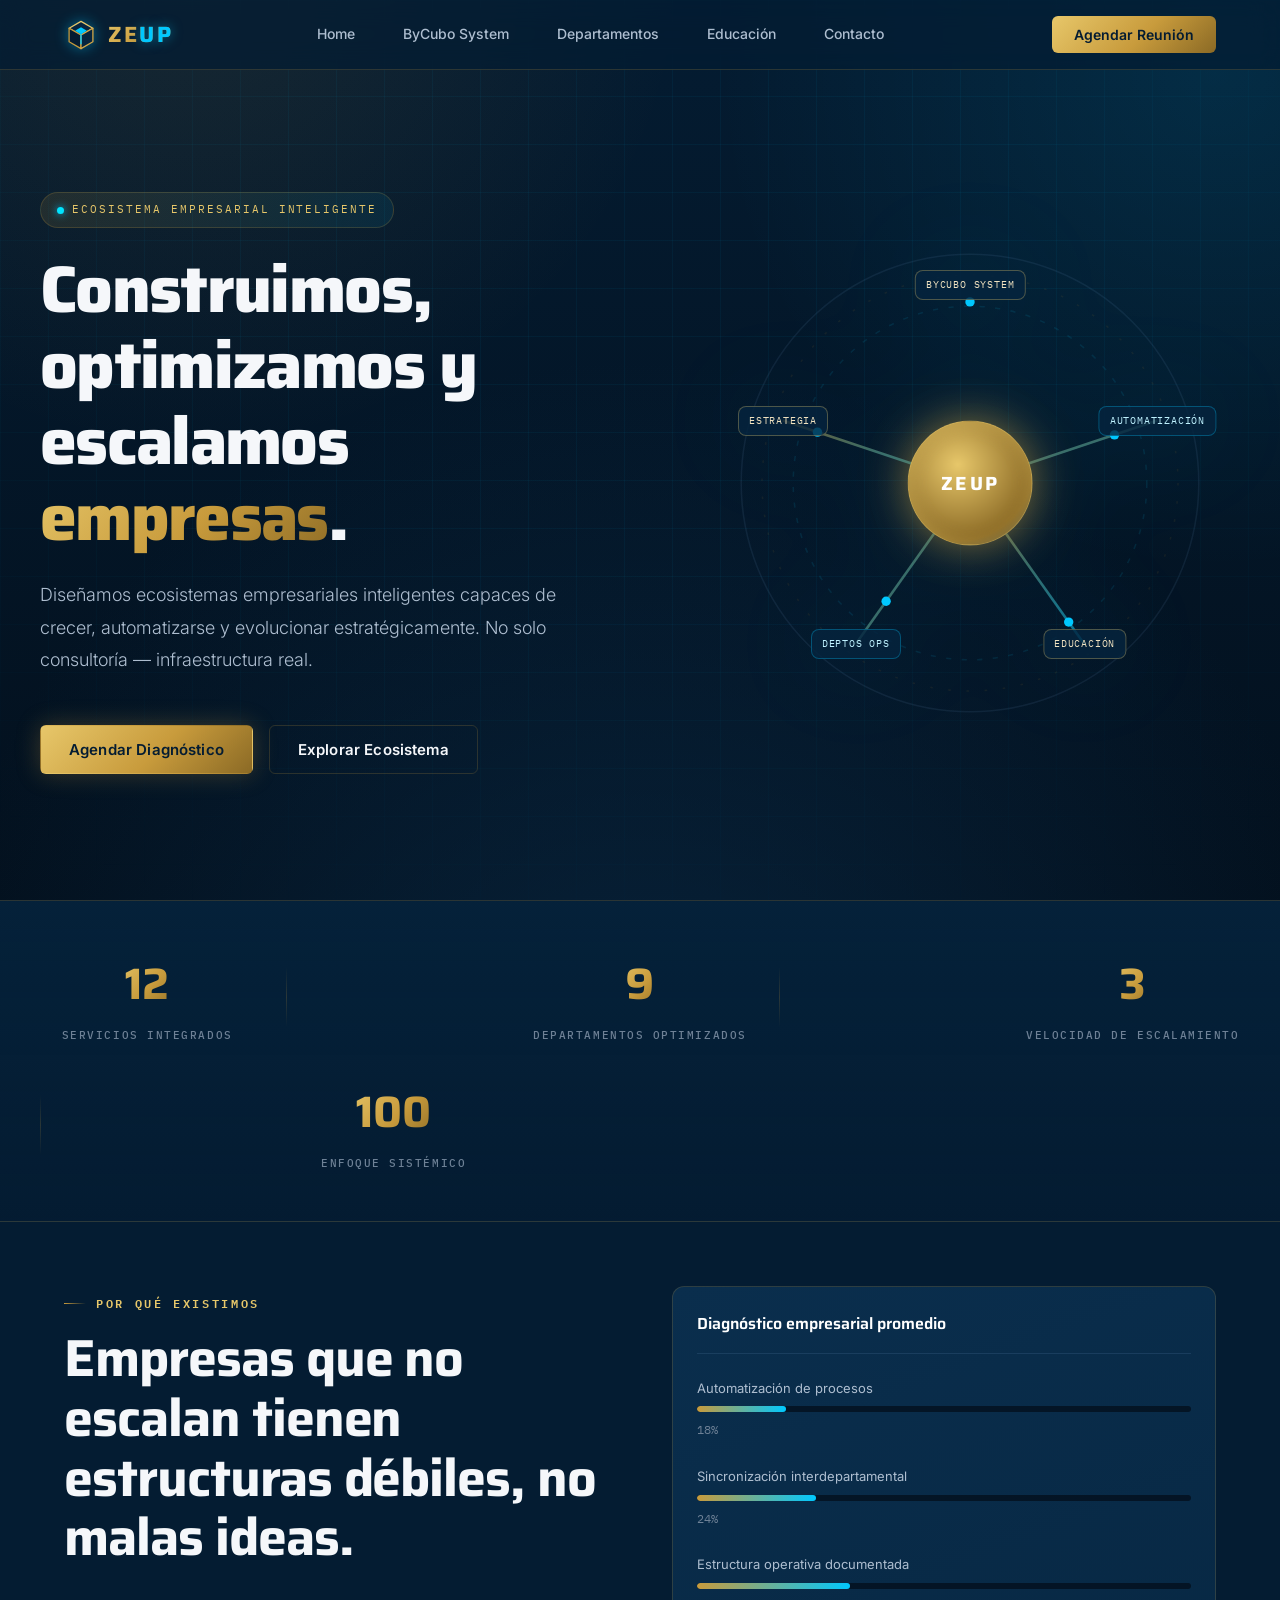
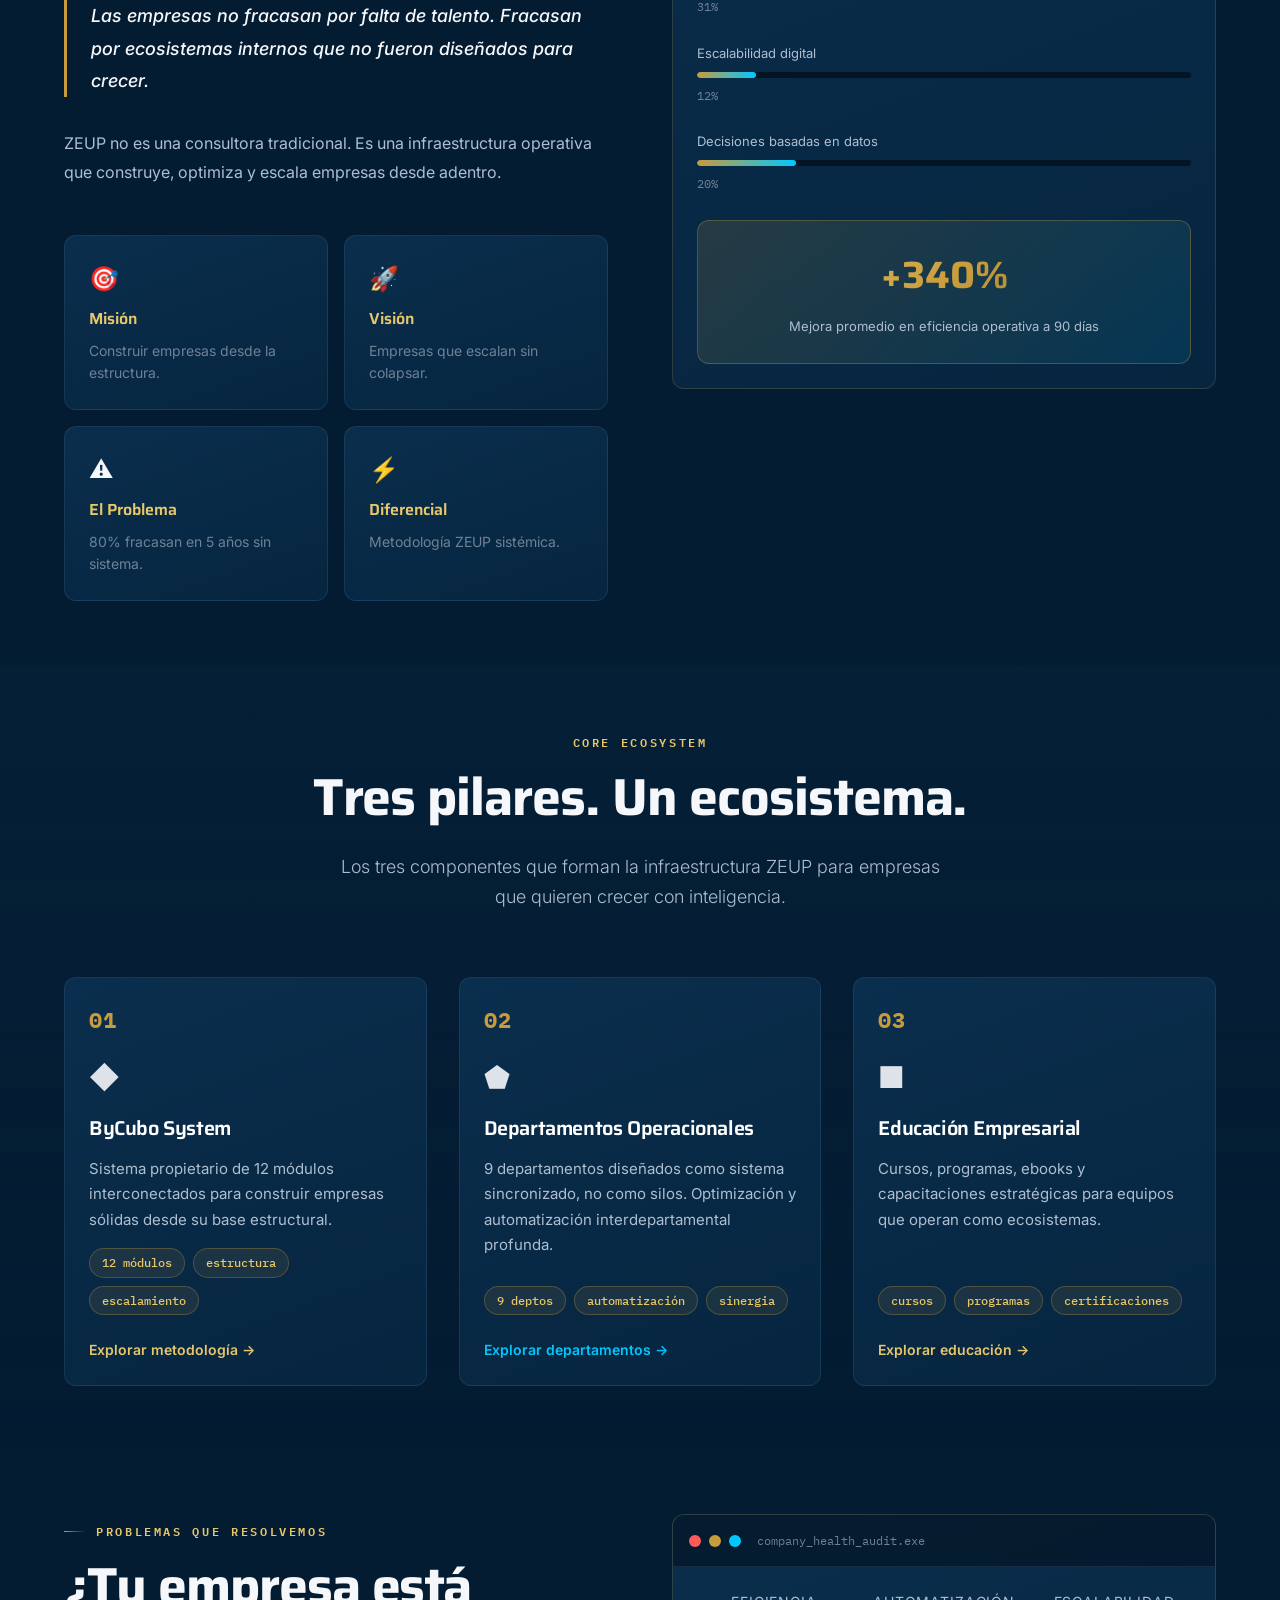
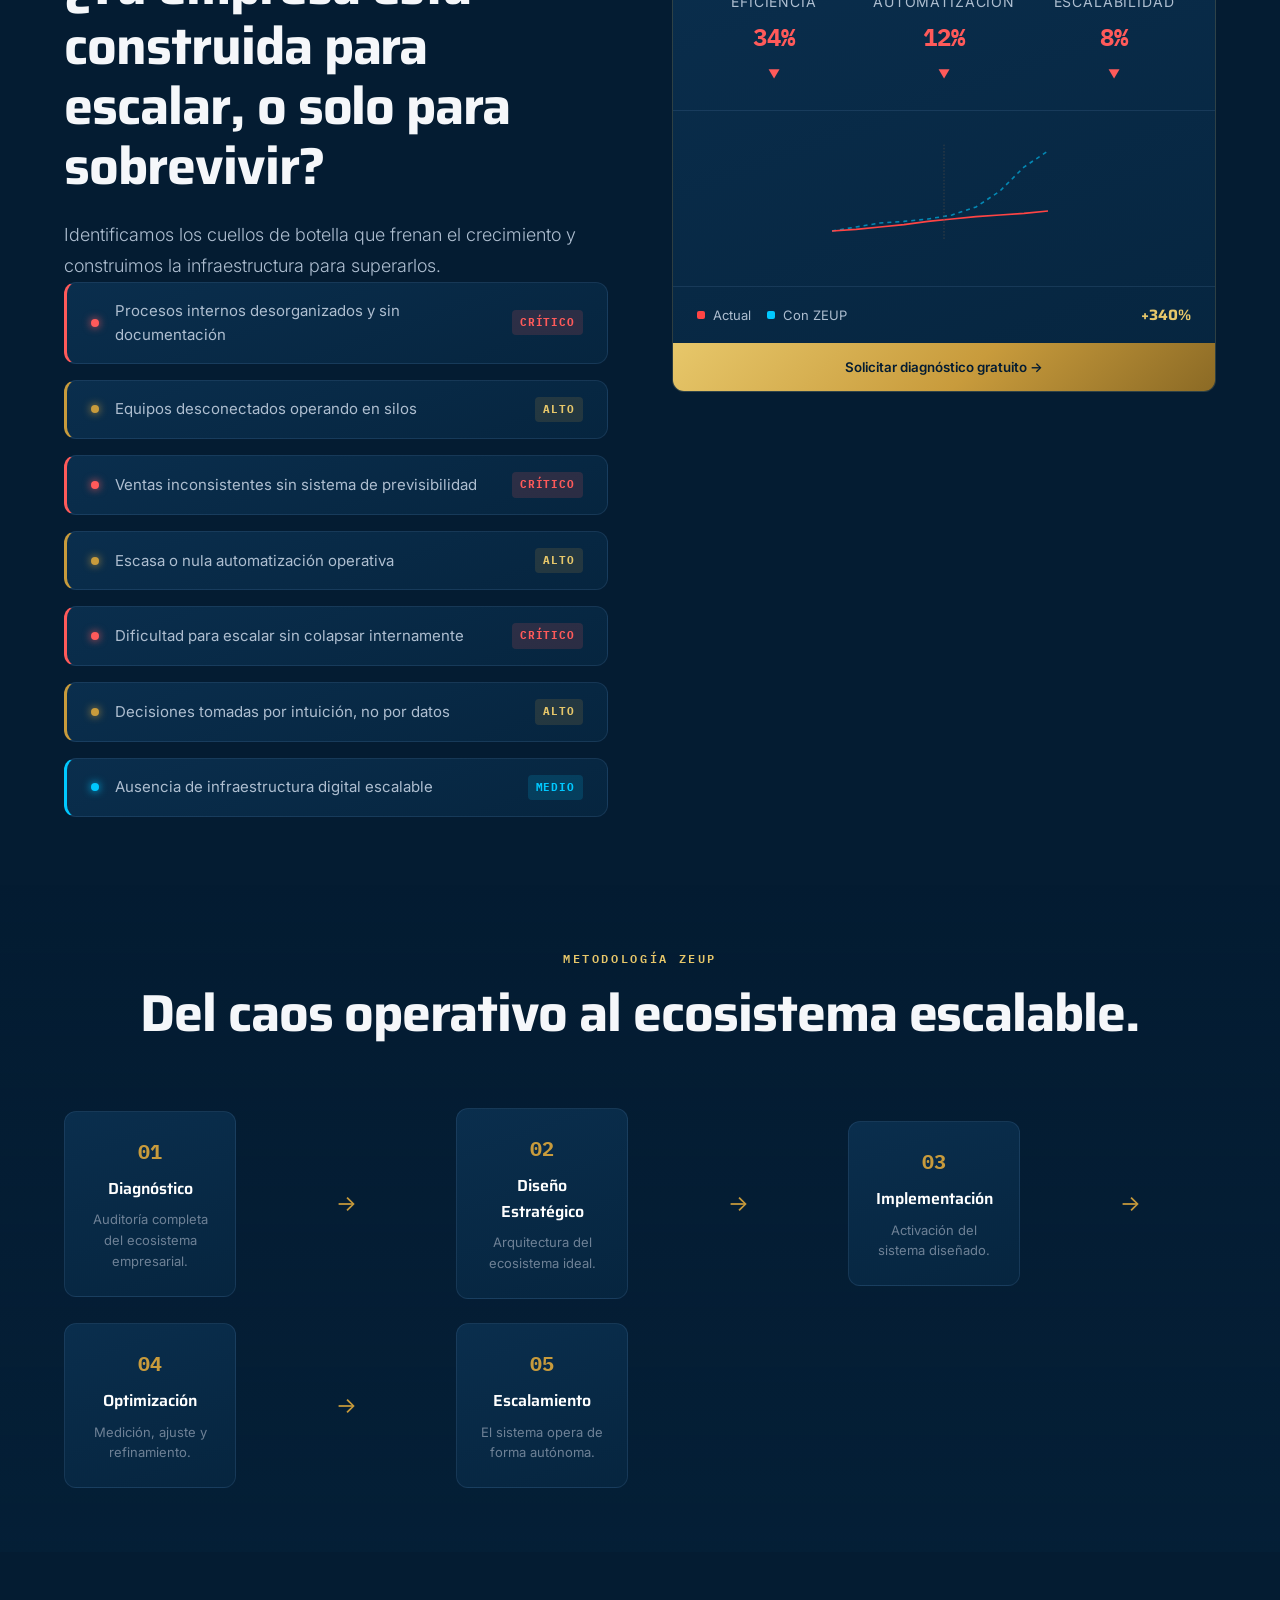
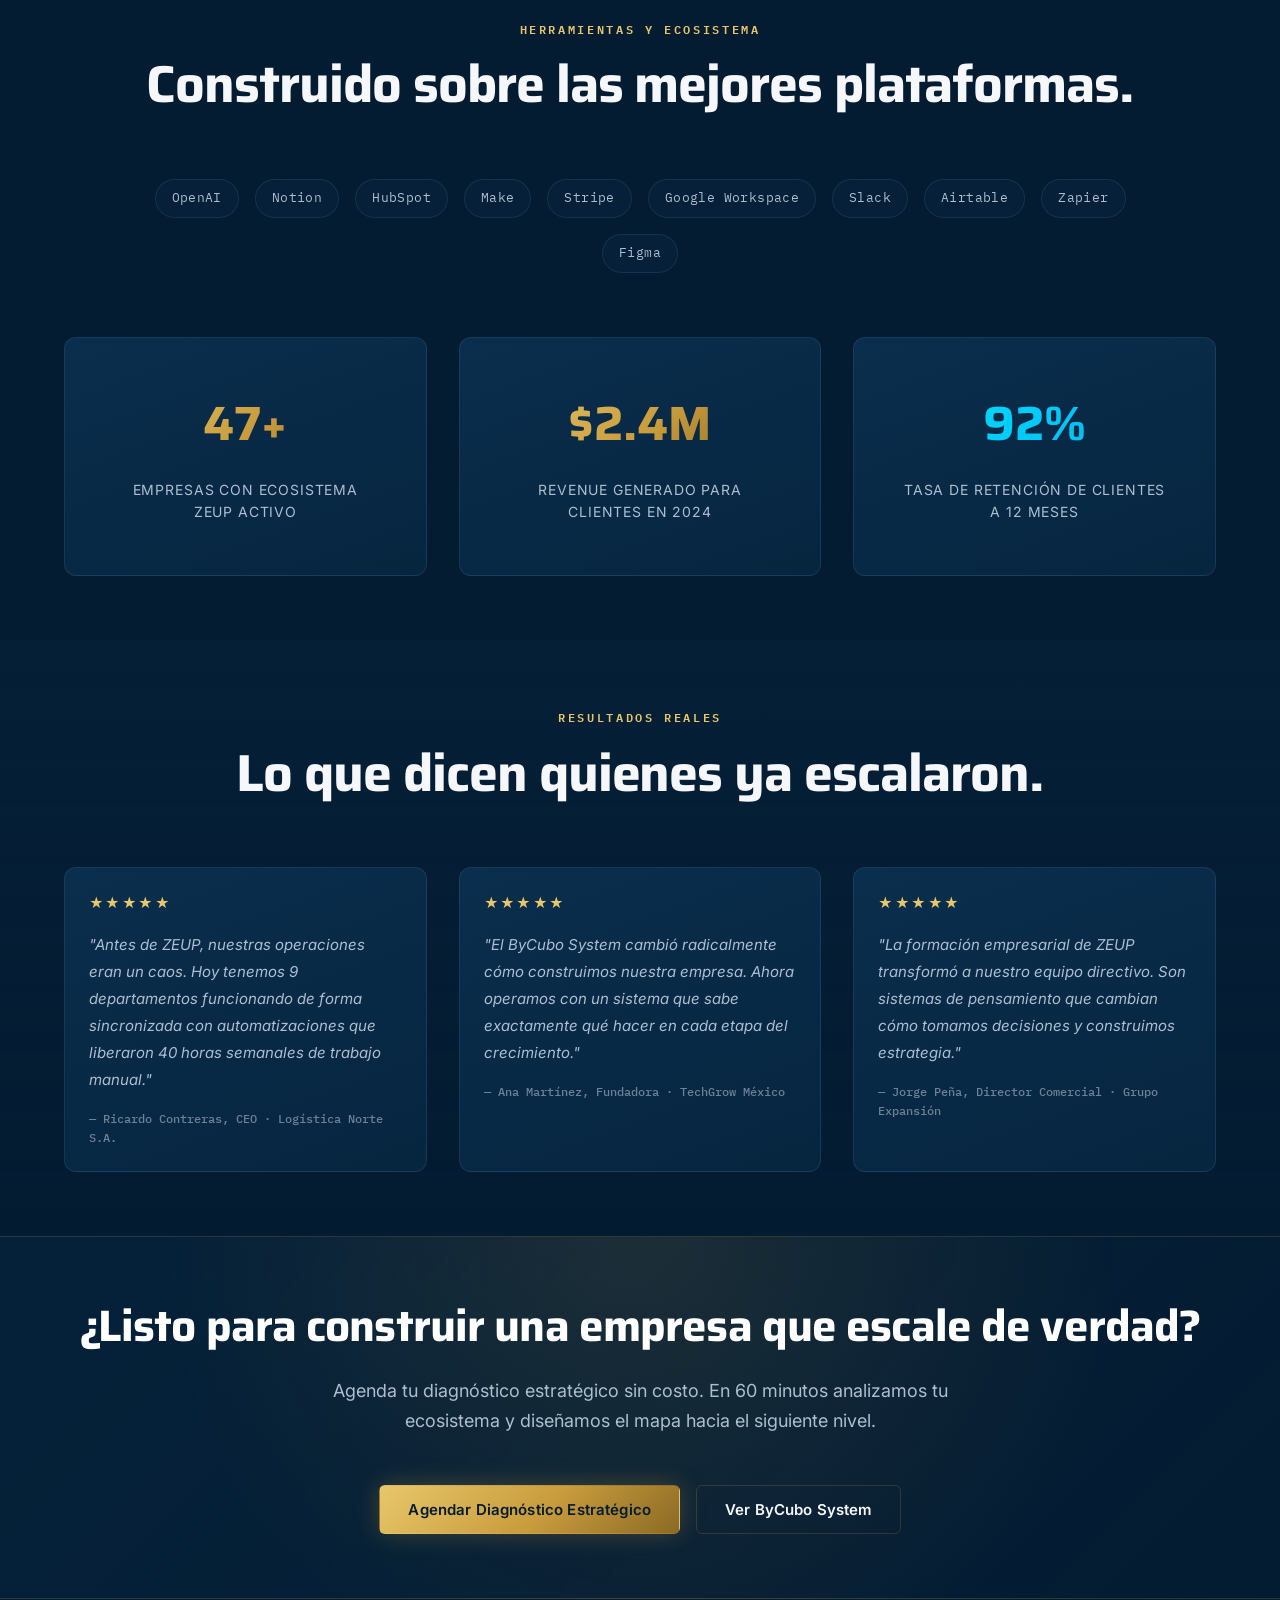
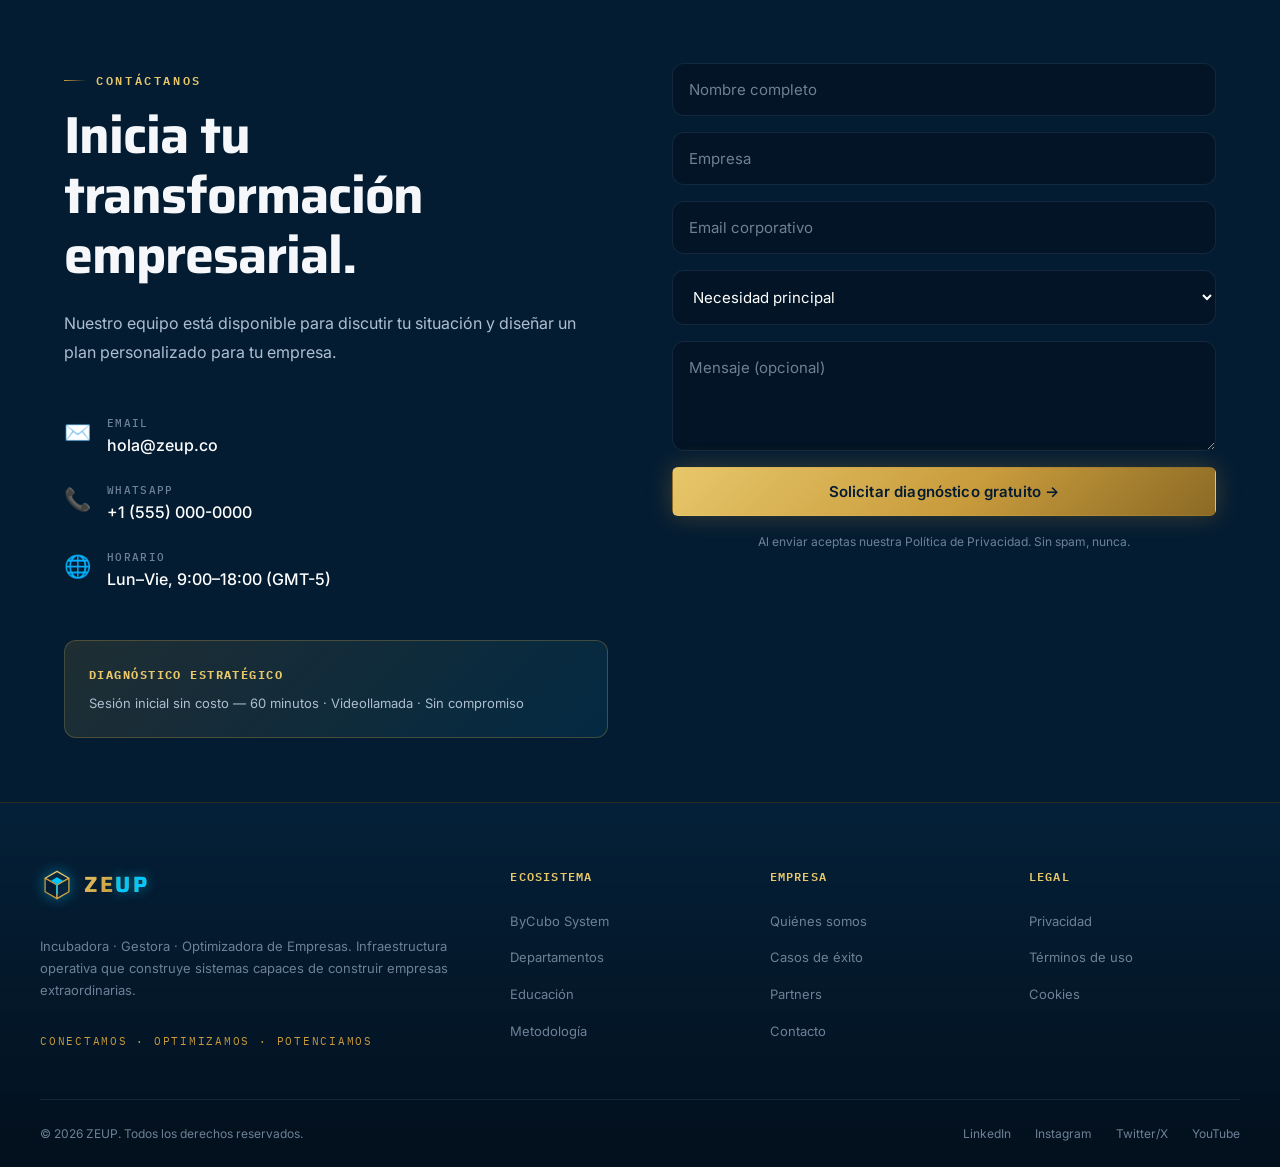
==== index.html @ 6c028b60 "Publicar landing page de ZEUP (sitio estatico) Sitio estatico multipagina con la identidad de marca " ====
<!DOCTYPE html>
<html lang="es">
<head>
    <meta charset="UTF-8">
    <meta name="viewport" content="width=device-width, initial-scale=1.0">
    <title>ZEUP — Ecosistemas Empresariales Inteligentes</title>
    <meta name="description" content="ZEUP construye, optimiza y escala empresas mediante metodologías propias, automatización interdepartamental y educación empresarial estratégica.">

    <!-- Google Fonts -->
    <link rel="preconnect" href="https://fonts.googleapis.com">
    <link rel="preconnect" href="https://fonts.gstatic.com" crossorigin>
    <link href="https://fonts.googleapis.com/css2?family=IBM+Plex+Mono:wght@400;500;600&family=Inter:wght@300;400;500;600;700&family=Saira:wght@500;600;700;800&display=swap" rel="stylesheet">

    <link rel="stylesheet" href="styles.css">
</head>
<body>
    <!-- NAVBAR -->
    <nav class="navbar">
        <div class="navbar-container">
            <div class="navbar-brand">
                <div class="logo">
                    <span class="logo-icon"><svg class="logo-cube" viewBox="0 0 40 40" fill="none" xmlns="http://www.w3.org/2000/svg" aria-hidden="true"><path d="M20 4 L34 12 L20 20 L6 12 Z" fill="#06253F" stroke="#E7C76A" stroke-width="1.5" stroke-linejoin="round"/><path d="M6 12 L6 28 L20 36 L20 20 Z" fill="#041C32" stroke="#C89B3C" stroke-width="1.5" stroke-linejoin="round"/><path d="M34 12 L34 28 L20 36 L20 20 Z" fill="#06253F" stroke="#D6A847" stroke-width="1.5" stroke-linejoin="round"/><path d="M20 11 L27 15 L20 19 L13 15 Z" fill="#00C8FF"/><line x1="20" y1="19" x2="20" y2="31" stroke="#00C8FF" stroke-width="1.6"/></svg></span>
                    <span class="logo-text">ZE<span class="logo-up">UP</span></span>
                </div>
            </div>

            <div class="navbar-menu" id="navbarMenu">
                <a href="#home" class="nav-link">Home</a>
                <a href="bycubo-system.html" class="nav-link">ByCubo System</a>
                <a href="departamentos.html" class="nav-link">Departamentos</a>
                <a href="educacion.html" class="nav-link">Educación</a>
                <a href="#contact" class="nav-link">Contacto</a>
            </div>

            <button class="navbar-cta" onclick="scrollToContact()">Agendar Reunión</button>

            <button class="hamburger" id="hamburger">
                <span></span><span></span><span></span>
            </button>
        </div>
    </nav>

    <!-- HERO SECTION -->
    <section class="hero" id="home">
        <div class="hero-container">
            <div class="hero-content">
                <div class="badge">
                    <span class="badge-dot"></span>
                    <span class="badge-text">ECOSISTEMA EMPRESARIAL INTELIGENTE</span>
                </div>

                <h1 class="hero-title">
                    Construimos, optimizamos y escalamos <span class="accent-text">empresas</span>.
                </h1>

                <p class="hero-subtitle">
                    Diseñamos ecosistemas empresariales inteligentes capaces de crecer, automatizarse y evolucionar estratégicamente. No solo consultoría — infraestructura real.
                </p>

                <div class="hero-buttons">
                    <button class="btn btn-primary" onclick="scrollToContact()">Agendar Diagnóstico</button>
                    <button class="btn btn-secondary">Explorar Ecosistema</button>
                </div>
            </div>

            <div class="hero-visual">
                <div class="ecosystem-orb">
                    <svg viewBox="0 0 100 100" style="position:absolute;inset:0;width:100%;height:100%;overflow:visible">
                        <defs>
                            <radialGradient id="hub" cx="0.5" cy="0.4" r="0.65"><stop offset="0" stop-color="#E7C76A"/><stop offset="0.6" stop-color="#C89B3C"/><stop offset="1" stop-color="#8B6A25"/></radialGradient>
                            <linearGradient id="hline" x1="0" y1="0" x2="1" y2="1"><stop offset="0" stop-color="#C89B3C"/><stop offset="1" stop-color="#00C8FF"/></linearGradient>
                        </defs>
                        <g style="transform-origin:50px 50px;animation:zspin 70s linear infinite">
                            <circle cx="50" cy="50" r="44" fill="none" stroke="rgba(120,165,210,0.10)" stroke-width="0.3"/>
                            <circle cx="50" cy="50" r="34" fill="none" stroke="rgba(0,200,255,0.10)" stroke-width="0.3" stroke-dasharray="1 2"/>
                        </g>
                        <g style="transform-origin:50px 50px;animation:zspinrev 95s linear infinite">
                            <circle cx="50" cy="50" r="40" fill="none" stroke="rgba(200,155,60,0.08)" stroke-width="0.3" stroke-dasharray="0.5 3"/>
                        </g>
                        <g stroke="url(#hline)" stroke-width="0.5" opacity="0.55">
                            <line x1="50" y1="50" x2="50" y2="12"/>
                            <line x1="50" y1="50" x2="86" y2="38"/>
                            <line x1="50" y1="50" x2="72" y2="81"/>
                            <line x1="50" y1="50" x2="28" y2="81"/>
                            <line x1="50" y1="50" x2="14" y2="38"/>
                        </g>
                        <g fill="#00C8FF">
                            <circle r="0.9"><animateMotion dur="3.2s" repeatCount="indefinite" path="M50,50 L50,12"/></circle>
                            <circle r="0.9"><animateMotion dur="3.8s" repeatCount="indefinite" path="M50,50 L86,38"/></circle>
                            <circle r="0.9"><animateMotion dur="3.4s" repeatCount="indefinite" path="M50,50 L72,81"/></circle>
                            <circle r="0.9"><animateMotion dur="4.0s" repeatCount="indefinite" path="M50,50 L28,81"/></circle>
                            <circle r="0.9"><animateMotion dur="3.6s" repeatCount="indefinite" path="M50,50 L14,38"/></circle>
                        </g>
                    </svg>
                    <div class="orb-hub"><span>ZEUP</span></div>
                    <div class="orb-label" style="left:50%;top:12%"><span class="gold">ByCubo System</span></div>
                    <div class="orb-label" style="left:86%;top:38%"><span class="cyan">Automatización</span></div>
                    <div class="orb-label" style="left:72%;top:81%"><span class="gold">Educación</span></div>
                    <div class="orb-label" style="left:28%;top:81%"><span class="cyan">Deptos Ops</span></div>
                    <div class="orb-label" style="left:14%;top:38%"><span class="gold">Estrategia</span></div>
                </div>
            </div>
        </div>
    </section>

    <!-- STATS BAR -->
    <section class="stats-bar">
        <div class="stats-container">
            <div class="stat">
                <div class="stat-number">12+</div>
                <div class="stat-label">Servicios Integrados</div>
            </div>
            <div class="stat-divider"></div>
            <div class="stat">
                <div class="stat-number">9×</div>
                <div class="stat-label">Departamentos Optimizados</div>
            </div>
            <div class="stat-divider"></div>
            <div class="stat">
                <div class="stat-number">3×</div>
                <div class="stat-label">Velocidad de Escalamiento</div>
            </div>
            <div class="stat-divider"></div>
            <div class="stat">
                <div class="stat-number">100%</div>
                <div class="stat-label">Enfoque Sistémico</div>
            </div>
        </div>
    </section>

    <!-- WHO WE ARE SECTION -->
    <section class="who-we-are">
        <div class="container">
            <div class="who-we-are-grid">
                <div class="who-we-are-left">
                    <div class="eyebrow">POR QUÉ EXISTIMOS</div>
                    <h2 class="section-title">Empresas que no escalan tienen estructuras débiles, no malas ideas.</h2>

                    <blockquote class="quote">
                        Las empresas no fracasan por falta de talento. Fracasan por ecosistemas internos que no fueron diseñados para crecer.
                    </blockquote>

                    <p class="section-text">
                        ZEUP no es una consultora tradicional. Es una infraestructura operativa que construye, optimiza y escala empresas desde adentro.
                    </p>

                    <div class="values-grid">
                        <div class="value-card">
                            <div class="value-icon">🎯</div>
                            <div class="value-title">Misión</div>
                            <p>Construir empresas desde la estructura.</p>
                        </div>
                        <div class="value-card">
                            <div class="value-icon">🚀</div>
                            <div class="value-title">Visión</div>
                            <p>Empresas que escalan sin colapsar.</p>
                        </div>
                        <div class="value-card">
                            <div class="value-icon">⚠️</div>
                            <div class="value-title">El Problema</div>
                            <p>80% fracasan en 5 años sin sistema.</p>
                        </div>
                        <div class="value-card">
                            <div class="value-icon">⚡</div>
                            <div class="value-title">Diferencial</div>
                            <p>Metodología ZEUP sistémica.</p>
                        </div>
                    </div>
                </div>

                <div class="who-we-are-right">
                    <div class="diagnosis-card">
                        <div class="diagnosis-header">
                            <span class="diagnosis-title">Diagnóstico empresarial promedio</span>
                        </div>

                        <div class="progress-group">
                            <div class="progress-label">Automatización de procesos</div>
                            <div class="progress-bar">
                                <div class="progress-fill" style="width: 18%; background: linear-gradient(90deg, #C89B3C, #00C8FF);"></div>
                            </div>
                            <span class="progress-value">18%</span>
                        </div>

                        <div class="progress-group">
                            <div class="progress-label">Sincronización interdepartamental</div>
                            <div class="progress-bar">
                                <div class="progress-fill" style="width: 24%; background: linear-gradient(90deg, #C89B3C, #00C8FF);"></div>
                            </div>
                            <span class="progress-value">24%</span>
                        </div>

                        <div class="progress-group">
                            <div class="progress-label">Estructura operativa documentada</div>
                            <div class="progress-bar">
                                <div class="progress-fill" style="width: 31%; background: linear-gradient(90deg, #C89B3C, #00C8FF);"></div>
                            </div>
                            <span class="progress-value">31%</span>
                        </div>

                        <div class="progress-group">
                            <div class="progress-label">Escalabilidad digital</div>
                            <div class="progress-bar">
                                <div class="progress-fill" style="width: 12%; background: linear-gradient(90deg, #C89B3C, #00C8FF);"></div>
                            </div>
                            <span class="progress-value">12%</span>
                        </div>

                        <div class="progress-group">
                            <div class="progress-label">Decisiones basadas en datos</div>
                            <div class="progress-bar">
                                <div class="progress-fill" style="width: 20%; background: linear-gradient(90deg, #C89B3C, #00C8FF);"></div>
                            </div>
                            <span class="progress-value">20%</span>
                        </div>

                        <div class="improvement-box">
                            <span class="improvement-number">+340%</span>
                            <span class="improvement-text">Mejora promedio en eficiencia operativa a 90 días</span>
                        </div>
                    </div>
                </div>
            </div>
        </div>
    </section>

    <!-- CORE ECOSYSTEM SECTION -->
    <section class="core-ecosystem">
        <div class="container">
            <div class="section-header">
                <div class="eyebrow">CORE ECOSYSTEM</div>
                <h2 class="section-title">Tres pilares. Un ecosistema.</h2>
                <p class="section-subtitle">Los tres componentes que forman la infraestructura ZEUP para empresas que quieren crecer con inteligencia.</p>
            </div>

            <div class="ecosystem-cards">
                <div class="ecosystem-card">
                    <div class="card-number">01</div>
                    <div class="card-icon">◆</div>
                    <h3 class="card-title">ByCubo System</h3>
                    <p class="card-description">Sistema propietario de 12 módulos interconectados para construir empresas sólidas desde su base estructural.</p>
                    <div class="card-pills">
                        <span class="pill">12 módulos</span>
                        <span class="pill">estructura</span>
                        <span class="pill">escalamiento</span>
                    </div>
                    <a href="bycubo-system.html" class="card-link">Explorar metodología →</a>
                </div>

                <div class="ecosystem-card">
                    <div class="card-number">02</div>
                    <div class="card-icon">⬟</div>
                    <h3 class="card-title">Departamentos Operacionales</h3>
                    <p class="card-description">9 departamentos diseñados como sistema sincronizado, no como silos. Optimización y automatización interdepartamental profunda.</p>
                    <div class="card-pills">
                        <span class="pill">9 deptos</span>
                        <span class="pill">automatización</span>
                        <span class="pill">sinergia</span>
                    </div>
                    <a href="departamentos.html" class="card-link cyan">Explorar departamentos →</a>
                </div>

                <div class="ecosystem-card">
                    <div class="card-number">03</div>
                    <div class="card-icon">■</div>
                    <h3 class="card-title">Educación Empresarial</h3>
                    <p class="card-description">Cursos, programas, ebooks y capacitaciones estratégicas para equipos que operan como ecosistemas.</p>
                    <div class="card-pills">
                        <span class="pill">cursos</span>
                        <span class="pill">programas</span>
                        <span class="pill">certificaciones</span>
                    </div>
                    <a href="educacion.html" class="card-link purple">Explorar educación →</a>
                </div>
            </div>
        </div>
    </section>

    <!-- PROBLEMS SECTION -->
    <section class="problems-section">
        <div class="container">
            <div class="problems-grid">
                <div class="problems-left">
                    <div class="eyebrow">PROBLEMAS QUE RESOLVEMOS</div>
                    <h2 class="section-title">¿Tu empresa está construida para escalar, o solo para sobrevivir?</h2>
                    <p class="section-subtitle">Identificamos los cuellos de botella que frenan el crecimiento y construimos la infraestructura para superarlos.</p>

                    <div class="problems-list">
                        <div class="problem-item critical">
                            <span class="problem-dot"></span>
                            <span class="problem-text">Procesos internos desorganizados y sin documentación</span>
                            <span class="problem-badge">CRÍTICO</span>
                        </div>
                        <div class="problem-item high">
                            <span class="problem-dot"></span>
                            <span class="problem-text">Equipos desconectados operando en silos</span>
                            <span class="problem-badge">ALTO</span>
                        </div>
                        <div class="problem-item critical">
                            <span class="problem-dot"></span>
                            <span class="problem-text">Ventas inconsistentes sin sistema de previsibilidad</span>
                            <span class="problem-badge">CRÍTICO</span>
                        </div>
                        <div class="problem-item high">
                            <span class="problem-dot"></span>
                            <span class="problem-text">Escasa o nula automatización operativa</span>
                            <span class="problem-badge">ALTO</span>
                        </div>
                        <div class="problem-item critical">
                            <span class="problem-dot"></span>
                            <span class="problem-text">Dificultad para escalar sin colapsar internamente</span>
                            <span class="problem-badge">CRÍTICO</span>
                        </div>
                        <div class="problem-item high">
                            <span class="problem-dot"></span>
                            <span class="problem-text">Decisiones tomadas por intuición, no por datos</span>
                            <span class="problem-badge">ALTO</span>
                        </div>
                        <div class="problem-item medium">
                            <span class="problem-dot"></span>
                            <span class="problem-text">Ausencia de infraestructura digital escalable</span>
                            <span class="problem-badge">MEDIO</span>
                        </div>
                    </div>
                </div>

                <div class="problems-right">
                    <div class="dashboard-mock">
                        <div class="dashboard-header">
                            <div class="dashboard-buttons">
                                <span class="dash-btn red"></span>
                                <span class="dash-btn yellow"></span>
                                <span class="dash-btn green"></span>
                            </div>
                            <span class="dashboard-title">company_health_audit.exe</span>
                        </div>

                        <div class="dashboard-metrics">
                            <div class="metric">
                                <span class="metric-label">Eficiencia</span>
                                <span class="metric-value red">34%</span>
                                <span class="metric-arrow">▼</span>
                            </div>
                            <div class="metric">
                                <span class="metric-label">Automatización</span>
                                <span class="metric-value red">12%</span>
                                <span class="metric-arrow">▼</span>
                            </div>
                            <div class="metric">
                                <span class="metric-label">Escalabilidad</span>
                                <span class="metric-value red">8%</span>
                                <span class="metric-arrow">▼</span>
                            </div>
                        </div>

                        <div class="dashboard-chart">
                            <svg viewBox="0 0 300 150" xmlns="http://www.w3.org/2000/svg">
                                <polyline points="10,120 40,115 70,110 100,108 130,105 160,100 190,90 220,70 250,40 280,20"
                                    fill="none" stroke="#00C8FF" stroke-width="2" stroke-dasharray="5,5" opacity="0.6"/>
                                <polyline points="10,120 40,118 70,115 100,112 130,108 160,105 190,102 220,100 250,98 280,95"
                                    fill="none" stroke="#ff4444" stroke-width="2"/>
                                <line x1="150" y1="130" x2="150" y2="10" stroke="#444" stroke-width="1" stroke-dasharray="2,2"/>
                            </svg>
                        </div>

                        <div class="dashboard-legend">
                            <div class="legend-item">
                                <span class="legend-dot" style="background: #ff4444;"></span>
                                <span>Actual</span>
                            </div>
                            <div class="legend-item">
                                <span class="legend-dot" style="background: #00C8FF;"></span>
                                <span>Con ZEUP</span>
                            </div>
                            <span class="improvement-percentage">+340%</span>
                        </div>

                        <button class="dashboard-btn">Solicitar diagnóstico gratuito →</button>
                    </div>
                </div>
            </div>
        </div>
    </section>

    <!-- METHODOLOGY SECTION -->
    <section class="methodology-section">
        <div class="container">
            <div class="section-header">
                <div class="eyebrow">METODOLOGÍA ZEUP</div>
                <h2 class="section-title">Del caos operativo al ecosistema escalable.</h2>
            </div>

            <div class="methodology-timeline">
                <div class="timeline-phase">
                    <div class="phase-number">01</div>
                    <div class="phase-title">Diagnóstico</div>
                    <p class="phase-description">Auditoría completa del ecosistema empresarial.</p>
                </div>

                <div class="timeline-arrow">→</div>

                <div class="timeline-phase">
                    <div class="phase-number">02</div>
                    <div class="phase-title">Diseño Estratégico</div>
                    <p class="phase-description">Arquitectura del ecosistema ideal.</p>
                </div>

                <div class="timeline-arrow">→</div>

                <div class="timeline-phase">
                    <div class="phase-number">03</div>
                    <div class="phase-title">Implementación</div>
                    <p class="phase-description">Activación del sistema diseñado.</p>
                </div>

                <div class="timeline-arrow">→</div>

                <div class="timeline-phase">
                    <div class="phase-number">04</div>
                    <div class="phase-title">Optimización</div>
                    <p class="phase-description">Medición, ajuste y refinamiento.</p>
                </div>

                <div class="timeline-arrow">→</div>

                <div class="timeline-phase">
                    <div class="phase-number">05</div>
                    <div class="phase-title">Escalamiento</div>
                    <p class="phase-description">El sistema opera de forma autónoma.</p>
                </div>
            </div>
        </div>
    </section>

    <!-- TOOLS SECTION -->
    <section class="tools-section">
        <div class="container">
            <div class="section-header">
                <div class="eyebrow">HERRAMIENTAS Y ECOSISTEMA</div>
                <h2 class="section-title">Construido sobre las mejores plataformas.</h2>
            </div>

            <div class="tools-list">
                <span class="tool-chip">OpenAI</span>
                <span class="tool-chip">Notion</span>
                <span class="tool-chip">HubSpot</span>
                <span class="tool-chip">Make</span>
                <span class="tool-chip">Stripe</span>
                <span class="tool-chip">Google Workspace</span>
                <span class="tool-chip">Slack</span>
                <span class="tool-chip">Airtable</span>
                <span class="tool-chip">Zapier</span>
                <span class="tool-chip">Figma</span>
            </div>

            <div class="metrics-grid">
                <div class="metric-card">
                    <div class="metric-big">47+</div>
                    <div class="metric-label">Empresas con ecosistema ZEUP activo</div>
                </div>
                <div class="metric-card">
                    <div class="metric-big accent">$2.4M</div>
                    <div class="metric-label">Revenue generado para clientes en 2024</div>
                </div>
                <div class="metric-card">
                    <div class="metric-big cyan">92%</div>
                    <div class="metric-label">Tasa de retención de clientes a 12 meses</div>
                </div>
            </div>
        </div>
    </section>

    <!-- TESTIMONIALS SECTION -->
    <section class="testimonials-section">
        <div class="container">
            <div class="section-header">
                <div class="eyebrow">RESULTADOS REALES</div>
                <h2 class="section-title">Lo que dicen quienes ya escalaron.</h2>
            </div>

            <div class="testimonials-grid">
                <div class="testimonial-card">
                    <div class="testimonial-stars">★★★★★</div>
                    <p class="testimonial-text">"Antes de ZEUP, nuestras operaciones eran un caos. Hoy tenemos 9 departamentos funcionando de forma sincronizada con automatizaciones que liberaron 40 horas semanales de trabajo manual."</p>
                    <div class="testimonial-author">— Ricardo Contreras, CEO · Logística Norte S.A.</div>
                </div>

                <div class="testimonial-card">
                    <div class="testimonial-stars">★★★★★</div>
                    <p class="testimonial-text">"El ByCubo System cambió radicalmente cómo construimos nuestra empresa. Ahora operamos con un sistema que sabe exactamente qué hacer en cada etapa del crecimiento."</p>
                    <div class="testimonial-author">— Ana Martínez, Fundadora · TechGrow México</div>
                </div>

                <div class="testimonial-card">
                    <div class="testimonial-stars">★★★★★</div>
                    <p class="testimonial-text">"La formación empresarial de ZEUP transformó a nuestro equipo directivo. Son sistemas de pensamiento que cambian cómo tomamos decisiones y construimos estrategia."</p>
                    <div class="testimonial-author">— Jorge Peña, Director Comercial · Grupo Expansión</div>
                </div>
            </div>
        </div>
    </section>

    <!-- CTA BANNER -->
    <section class="cta-banner">
        <div class="container">
            <h2 class="cta-title">¿Listo para construir una empresa que escale de verdad?</h2>
            <p class="cta-subtitle">Agenda tu diagnóstico estratégico sin costo. En 60 minutos analizamos tu ecosistema y diseñamos el mapa hacia el siguiente nivel.</p>
            <div class="cta-buttons">
                <button class="btn btn-primary" onclick="scrollToContact()">Agendar Diagnóstico Estratégico</button>
                <button class="btn btn-secondary">Ver ByCubo System</button>
            </div>
        </div>
    </section>

    <!-- CONTACT SECTION -->
    <section class="contact-section" id="contact">
        <div class="container">
            <div class="contact-grid">
                <div class="contact-left">
                    <div class="eyebrow">CONTÁCTANOS</div>
                    <h2 class="section-title">Inicia tu transformación empresarial.</h2>
                    <p class="section-text">Nuestro equipo está disponible para discutir tu situación y diseñar un plan personalizado para tu empresa.</p>

                    <div class="contact-methods">
                        <div class="contact-method">
                            <span class="contact-icon">✉️</span>
                            <div>
                                <div class="contact-label">Email</div>
                                <div class="contact-value">hola@zeup.co</div>
                            </div>
                        </div>
                        <div class="contact-method">
                            <span class="contact-icon">📞</span>
                            <div>
                                <div class="contact-label">WhatsApp</div>
                                <div class="contact-value">+1 (555) 000-0000</div>
                            </div>
                        </div>
                        <div class="contact-method">
                            <span class="contact-icon">🌐</span>
                            <div>
                                <div class="contact-label">Horario</div>
                                <div class="contact-value">Lun–Vie, 9:00–18:00 (GMT-5)</div>
                            </div>
                        </div>
                    </div>

                    <div class="diagnostic-info">
                        <strong>DIAGNÓSTICO ESTRATÉGICO</strong>
                        <p>Sesión inicial sin costo — 60 minutos · Videollamada · Sin compromiso</p>
                    </div>
                </div>

                <div class="contact-right">
                    <form class="contact-form" id="contactForm">
                        <div class="form-group">
                            <input type="text" placeholder="Nombre completo" required>
                        </div>
                        <div class="form-group">
                            <input type="text" placeholder="Empresa" required>
                        </div>
                        <div class="form-group">
                            <input type="email" placeholder="Email corporativo" required>
                        </div>
                        <div class="form-group">
                            <select required>
                                <option value="">Necesidad principal</option>
                                <option value="estructurar">Estructurar empresa</option>
                                <option value="optimizar">Optimizar operaciones</option>
                                <option value="automatizar">Automatizar procesos</option>
                                <option value="escalar">Escalar sin perder control</option>
                                <option value="bycubo">Implementar ByCubo</option>
                                <option value="educacion">Educación empresarial</option>
                            </select>
                        </div>
                        <div class="form-group">
                            <textarea placeholder="Mensaje (opcional)" rows="4"></textarea>
                        </div>
                        <button type="submit" class="btn btn-primary full-width">Solicitar diagnóstico gratuito →</button>
                        <p class="form-legal">Al enviar aceptas nuestra Política de Privacidad. Sin spam, nunca.</p>
                    </form>
                </div>
            </div>
        </div>
    </section>

    <!-- FOOTER -->
    <footer class="footer">
        <div class="footer-container">
            <div class="footer-column footer-brand">
                <div class="footer-logo">
                    <span class="logo-icon"><svg class="logo-cube" viewBox="0 0 40 40" fill="none" xmlns="http://www.w3.org/2000/svg" aria-hidden="true"><path d="M20 4 L34 12 L20 20 L6 12 Z" fill="#06253F" stroke="#E7C76A" stroke-width="1.5" stroke-linejoin="round"/><path d="M6 12 L6 28 L20 36 L20 20 Z" fill="#041C32" stroke="#C89B3C" stroke-width="1.5" stroke-linejoin="round"/><path d="M34 12 L34 28 L20 36 L20 20 Z" fill="#06253F" stroke="#D6A847" stroke-width="1.5" stroke-linejoin="round"/><path d="M20 11 L27 15 L20 19 L13 15 Z" fill="#00C8FF"/><line x1="20" y1="19" x2="20" y2="31" stroke="#00C8FF" stroke-width="1.6"/></svg></span>
                    <span class="logo-text">ZE<span class="logo-up">UP</span></span>
                </div>
                <p class="footer-description">Incubadora · Gestora · Optimizadora de Empresas. Infraestructura operativa que construye sistemas capaces de construir empresas extraordinarias.</p>
                <div class="footer-slogan">Conectamos · Optimizamos · Potenciamos</div>
            </div>

            <div class="footer-column">
                <div class="footer-title">Ecosistema</div>
                <a href="bycubo-system.html">ByCubo System</a>
                <a href="departamentos.html">Departamentos</a>
                <a href="educacion.html">Educación</a>
                <a href="#home">Metodología</a>
            </div>

            <div class="footer-column">
                <div class="footer-title">Empresa</div>
                <a href="#home">Quiénes somos</a>
                <a href="#home">Casos de éxito</a>
                <a href="#home">Partners</a>
                <a href="#contact">Contacto</a>
            </div>

            <div class="footer-column">
                <div class="footer-title">Legal</div>
                <a href="#home">Privacidad</a>
                <a href="#home">Términos de uso</a>
                <a href="#home">Cookies</a>
            </div>
        </div>

        <div class="footer-bottom">
            <p>&copy; 2025 ZEUP. Todos los derechos reservados.</p>
            <div class="footer-socials">
                <a href="#" title="LinkedIn">LinkedIn</a>
                <a href="#" title="Instagram">Instagram</a>
                <a href="#" title="Twitter">Twitter/X</a>
                <a href="#" title="YouTube">YouTube</a>
            </div>
        </div>
    </footer>

    <script src="script.js"></script>
</body>
</html>
---- styles.css ----
/* ━━━━━━━━━━━━━━━━━━━━━━━━━━━━━━━━━━━━━━━━━━━━━━━━━━━━━━━━━━━━━━━━━━ */
/* ZEUP — BRAND IDENTITY SYSTEM v1.0                                 */
/* Abyss Navy · Imperial Gold · Electric Cyan                        */
/* Display: Saira (Eurostile/Bank Gothic) · Body: Inter · Mono: IBM Plex Mono */
/* ━━━━━━━━━━━━━━━━━━━━━━━━━━━━━━━━━━━━━━━━━━━━━━━━━━━━━━━━━━━━━━━━━━ */

:root {
    /* BACKGROUNDS — ABYSS NAVY */
    --color-bg-deep: #03101d;
    --color-bg-primary: #041C32;
    --color-bg-secondary: #06253F;
    --color-bg-tertiary: #0A2E4D;
    --color-bg-elevated: #0d3658;

    /* IMPERIAL GOLD */
    --color-gold: #C89B3C;
    --color-gold-bright: #E7C76A;
    --color-gold-soft: #D6A847;
    --color-gold-deep: #8B6A25;

    /* ELECTRIC CYAN */
    --color-cyan: #00C8FF;
    --color-cyan-bright: #00E5FF;
    --color-blue: #00AEEF;

    /* LEGACY ALIASES — backward-compat with inline styles, remapped to brand */
    --color-accent-primary: #C89B3C;   /* was electric blue → Imperial Gold */
    --color-accent-bright: #E7C76A;    /* → Gold bright */
    --color-accent-cyan: #00C8FF;      /* → Electric Cyan */
    --color-accent-purple: #C89B3C;    /* purple removed → Gold */

    /* SECONDARY (brand) */
    --color-green: #2C5F45;       /* Old Money Green */
    --color-burgundy: #7B1E2B;    /* Burgundy Reserve */
    --color-graphite: #2B3547;

    /* TEXT */
    --color-text-primary: #F5F7FA;
    --color-text-secondary: #AEBED0;
    --color-text-tertiary: #6E8196;

    /* BORDERS & LINES */
    --color-border: rgba(200, 155, 60, 0.20);     /* gold hairline */
    --color-border-cool: rgba(120, 165, 210, 0.14);
    --color-grid: rgba(0, 200, 255, 0.05);

    /* ALERT SYSTEM */
    --color-alert: #ff5a5a;
    --color-warning: #E7C76A;
    --color-success: #00E5FF;

    /* TYPOGRAPHY */
    --font-display: 'Saira', 'Helvetica Neue', sans-serif;
    --font-body: 'Inter', 'Helvetica Neue', sans-serif;
    --font-mono: 'IBM Plex Mono', 'JetBrains Mono', monospace;

    /* SPACING */
    --spacing-xs: 4px;
    --spacing-sm: 8px;
    --spacing-md: 16px;
    --spacing-lg: 24px;
    --spacing-xl: 32px;
    --spacing-2xl: 48px;
    --spacing-3xl: 64px;

    /* RADIUS */
    --radius-sm: 6px;
    --radius-md: 12px;
    --radius-lg: 16px;

    /* TRANSITIONS */
    --transition-fast: 0.2s ease-out;
    --transition-smooth: 0.3s ease-out;
    --transition-slow: 0.5s ease-out;

    /* GRADIENTS */
    --gradient-gold: linear-gradient(135deg, #E7C76A 0%, #C89B3C 55%, #8B6A25 100%);
    --gradient-gold-cyan: linear-gradient(100deg, #E7C76A 0%, #C89B3C 45%, #00C8FF 100%);
    --gradient-cyan: linear-gradient(135deg, #00E5FF 0%, #00AEEF 100%);
}

/* ━━━━━━━━━━━━━━━━━━━━━━━━━━━━━━━━━━━━━━━━━━━━━━━━━━━━━━━━━━━━━━━━━━ */
/* RESET & BASE */
/* ━━━━━━━━━━━━━━━━━━━━━━━━━━━━━━━━━━━━━━━━━━━━━━━━━━━━━━━━━━━━━━━━━━ */

* { margin: 0; padding: 0; box-sizing: border-box; }

html { scroll-behavior: smooth; }

body {
    font-family: var(--font-body);
    background-color: var(--color-bg-primary);
    color: var(--color-text-primary);
    line-height: 1.6;
    overflow-x: hidden;
    position: relative;
}

/* Deep navy base + premium radial glows (gold top-left, cyan right) */
body::after {
    content: '';
    position: fixed;
    inset: 0;
    background:
        radial-gradient(900px circle at 15% -5%, rgba(200, 155, 60, 0.10), transparent 55%),
        radial-gradient(1000px circle at 95% 8%, rgba(0, 200, 255, 0.10), transparent 50%),
        radial-gradient(1200px circle at 50% 120%, rgba(10, 46, 77, 0.6), transparent 60%),
        linear-gradient(180deg, var(--color-bg-primary), var(--color-bg-deep));
    pointer-events: none;
    z-index: -2;
}

/* Faint technical grid (fibra óptica / circuitos) */
body::before {
    content: '';
    position: fixed;
    inset: 0;
    background-image:
        linear-gradient(90deg, var(--color-grid) 1px, transparent 1px),
        linear-gradient(var(--color-grid) 1px, transparent 1px);
    background-size: 48px 48px;
    mask-image: radial-gradient(ellipse 80% 80% at 50% 30%, #000 40%, transparent 100%);
    -webkit-mask-image: radial-gradient(ellipse 80% 80% at 50% 30%, #000 40%, transparent 100%);
    pointer-events: none;
    z-index: -1;
}

section { position: relative; z-index: 1; }

.container { max-width: 1200px; margin: 0 auto; padding: 0 var(--spacing-lg); }

/* ━━━━━━━━━━━━━━━━━━━━━━━━━━━━━━━━━━━━━━━━━━━━━━━━━━━━━━━━━━━━━━━━━━ */
/* TYPOGRAPHY */
/* ━━━━━━━━━━━━━━━━━━━━━━━━━━━━━━━━━━━━━━━━━━━━━━━━━━━━━━━━━━━━━━━━━━ */

h1, h2, h3, h4, h5, h6 {
    font-family: var(--font-display);
    font-weight: 700;
    letter-spacing: -0.02em;
    line-height: 1.15;
}

.hero-title {
    font-size: clamp(46px, 7.5vw, 66px);
    font-weight: 800;
    margin-bottom: var(--spacing-lg);
    letter-spacing: -0.025em;
}

.section-title {
    font-size: clamp(34px, 5.5vw, 52px);
    font-weight: 700;
    margin-bottom: var(--spacing-lg);
}

.section-subtitle {
    font-size: 18px;
    color: var(--color-text-secondary);
    font-weight: 300;
    line-height: 1.7;
    max-width: 620px;
}

/* Editorial eyebrow with gold tick */
.eyebrow {
    font-family: var(--font-mono);
    font-size: 12px;
    font-weight: 600;
    text-transform: uppercase;
    letter-spacing: 0.22em;
    color: var(--color-gold-bright);
    margin-bottom: var(--spacing-md);
    display: inline-flex;
    align-items: center;
    gap: 10px;
}
.eyebrow::before {
    content: '';
    width: 22px;
    height: 1px;
    background: linear-gradient(90deg, var(--color-gold), transparent);
}
.section-header .eyebrow::before { display: none; }

.section-text {
    font-size: 16px;
    color: var(--color-text-secondary);
    line-height: 1.8;
}

/* Accent word in headlines — Imperial Gold */
.accent-text {
    background: var(--gradient-gold);
    -webkit-background-clip: text;
    -webkit-text-fill-color: transparent;
    background-clip: text;
}
.accent-text.cyan,
.cyan-accent {
    background: var(--gradient-cyan);
    -webkit-background-clip: text;
    -webkit-text-fill-color: transparent;
    background-clip: text;
}
/* legacy purple hook → re-mapped to gold (brand has no purple) */
.purple-accent {
    background: var(--gradient-gold);
    -webkit-background-clip: text;
    -webkit-text-fill-color: transparent;
    background-clip: text;
}

/* ━━━━━━━━━━━━━━━━━━━━━━━━━━━━━━━━━━━━━━━━━━━━━━━━━━━━━━━━━━━━━━━━━━ */
/* BUTTONS */
/* ━━━━━━━━━━━━━━━━━━━━━━━━━━━━━━━━━━━━━━━━━━━━━━━━━━━━━━━━━━━━━━━━━━ */

.btn {
    padding: 14px 28px;
    border: 1.5px solid transparent;
    border-radius: var(--radius-sm);
    font-family: var(--font-body);
    font-size: 15px;
    font-weight: 600;
    cursor: pointer;
    transition: all var(--transition-fast);
    text-decoration: none;
    display: inline-block;
    text-align: center;
    letter-spacing: 0.01em;
}

/* Primary = Imperial Gold (premium CTA) */
.btn-primary {
    background: var(--gradient-gold);
    color: #041C32;
    box-shadow: 0 0 24px rgba(200, 155, 60, 0.28);
}
.btn-primary:hover {
    box-shadow: 0 0 36px rgba(231, 199, 106, 0.50);
    transform: translateY(-2px);
}

/* Secondary = ghost with gold hairline */
.btn-secondary {
    background-color: transparent;
    color: var(--color-text-primary);
    border: 1.5px solid var(--color-border);
}
.btn-secondary:hover {
    border-color: var(--color-gold);
    color: var(--color-gold-bright);
    transform: translateY(-2px);
    box-shadow: 0 0 24px rgba(200, 155, 60, 0.15);
}

/* Cyan action variant (tech pages) */
.btn-cyan {
    background: var(--gradient-cyan);
    color: #041C32;
    box-shadow: 0 0 24px rgba(0, 200, 255, 0.28);
}
.btn-cyan:hover {
    box-shadow: 0 0 36px rgba(0, 229, 255, 0.5);
    transform: translateY(-2px);
}

.btn.cyan { color: var(--color-cyan); }
.btn.purple { color: var(--color-gold-bright); }
.full-width { width: 100%; }

/* ━━━━━━━━━━━━━━━━━━━━━━━━━━━━━━━━━━━━━━━━━━━━━━━━━━━━━━━━━━━━━━━━━━ */
/* NAVBAR */
/* ━━━━━━━━━━━━━━━━━━━━━━━━━━━━━━━━━━━━━━━━━━━━━━━━━━━━━━━━━━━━━━━━━━ */

.navbar {
    position: fixed;
    top: 0;
    width: 100%;
    backdrop-filter: blur(14px);
    background-color: rgba(4, 28, 50, 0.72);
    border-bottom: 1px solid var(--color-border);
    z-index: 1000;
    transition: all var(--transition-fast);
}

.navbar-container {
    max-width: 1200px;
    margin: 0 auto;
    padding: var(--spacing-md) var(--spacing-lg);
    display: flex;
    align-items: center;
    justify-content: space-between;
}

.logo, .footer-logo {
    display: flex;
    align-items: center;
    gap: 10px;
    font-family: var(--font-display);
    font-weight: 700;
    font-size: 22px;
    text-decoration: none;
    color: white;
}

/* Cube isotipo */
.logo-icon {
    width: 34px;
    height: 34px;
    display: flex;
    align-items: center;
    justify-content: center;
    background: none;
    border-radius: 0;
}
.logo-cube {
    width: 34px;
    height: 34px;
    filter: drop-shadow(0 0 7px rgba(0, 200, 255, 0.45));
}

/* Wordmark: ZE gold + UP cyan */
.logo-text {
    background: var(--gradient-gold);
    -webkit-background-clip: text;
    -webkit-text-fill-color: transparent;
    background-clip: text;
    letter-spacing: 0.10em;
    font-weight: 700;
}
.logo-up {
    -webkit-text-fill-color: var(--color-cyan);
    color: var(--color-cyan);
    text-shadow: 0 0 12px rgba(0, 200, 255, 0.5);
}

.navbar-menu { display: flex; gap: var(--spacing-2xl); align-items: center; }

.nav-link {
    color: var(--color-text-secondary);
    text-decoration: none;
    font-size: 14px;
    font-weight: 500;
    transition: color var(--transition-fast);
    position: relative;
}
.nav-link:hover { color: var(--color-gold-bright); }

.navbar-cta {
    background: var(--gradient-gold);
    color: #041C32;
    border: none;
    padding: 10px 22px;
    border-radius: var(--radius-sm);
    font-weight: 600;
    cursor: pointer;
    transition: all var(--transition-fast);
    font-size: 14px;
    margin-left: var(--spacing-lg);
    font-family: var(--font-body);
}
.navbar-cta:hover {
    box-shadow: 0 0 22px rgba(231, 199, 106, 0.45);
    transform: translateY(-2px);
}

.hamburger { display: none; flex-direction: column; background: none; border: none; cursor: pointer; gap: 5px; }
.hamburger span { width: 24px; height: 2px; background-color: var(--color-gold-bright); transition: all var(--transition-fast); }

/* ━━━━━━━━━━━━━━━━━━━━━━━━━━━━━━━━━━━━━━━━━━━━━━━━━━━━━━━━━━━━━━━━━━ */
/* HERO */
/* ━━━━━━━━━━━━━━━━━━━━━━━━━━━━━━━━━━━━━━━━━━━━━━━━━━━━━━━━━━━━━━━━━━ */

.hero {
    min-height: 100vh;
    padding: 130px var(--spacing-lg) var(--spacing-3xl);
    display: flex;
    align-items: center;
}

.hero-container {
    max-width: 1200px;
    margin: 0 auto;
    display: grid;
    grid-template-columns: 1.05fr 0.95fr;
    gap: var(--spacing-3xl);
    align-items: center;
    width: 100%;
}

.badge {
    display: inline-flex;
    align-items: center;
    gap: var(--spacing-sm);
    background: linear-gradient(90deg, rgba(200,155,60,0.12), rgba(0,200,255,0.08));
    border: 1px solid var(--color-border);
    padding: var(--spacing-sm) var(--spacing-md);
    border-radius: 24px;
    margin-bottom: var(--spacing-lg);
    font-family: var(--font-mono);
    font-size: 11px;
    text-transform: uppercase;
    letter-spacing: 0.18em;
    color: var(--color-gold-bright);
}
.badge-dot {
    width: 7px; height: 7px;
    background-color: var(--color-cyan-bright);
    border-radius: 50%;
    box-shadow: 0 0 8px var(--color-cyan);
    animation: pulse 2s ease-in-out infinite;
}
@keyframes pulse { 0%,100%{opacity:1;} 50%{opacity:0.4;} }

.hero-subtitle {
    font-size: 18px;
    color: var(--color-text-secondary);
    font-weight: 300;
    line-height: 1.8;
    margin-bottom: var(--spacing-2xl);
    max-width: 560px;
}

.hero-buttons { display: flex; gap: var(--spacing-md); flex-wrap: wrap; }

.hero-visual { display: flex; align-items: center; justify-content: center; }
.ecosystem-diagram { width: 100%; max-width: 440px; filter: drop-shadow(0 0 40px rgba(0,200,255,0.15)); }

/* Diagram primitives */
.orbital-ring { fill: none; stroke: rgba(200, 155, 60, 0.16); stroke-width: 1; }
.orbital-ring-2 { stroke: rgba(0, 200, 255, 0.12); }
.connector { stroke: rgba(120, 165, 210, 0.22); stroke-width: 1; }
.node-center { filter: drop-shadow(0 0 14px rgba(0, 200, 255, 0.6)); }
.node-label { text-anchor: middle; font-family: var(--font-mono); font-size: 10px; font-weight: 700; fill: #041C32; }
.node-satellite { filter: drop-shadow(0 0 8px rgba(200, 155, 60, 0.4)); }
.satellite-label { text-anchor: middle; font-family: var(--font-mono); font-size: 8px; font-weight: 700; fill: #041C32; }
.orbit-dot { animation: orbit 8s linear infinite; }
@keyframes orbit {
    from { transform: rotate(0deg) translateX(120px) rotate(0deg); transform-origin: 200px 200px; }
    to   { transform: rotate(360deg) translateX(120px) rotate(-360deg); transform-origin: 200px 200px; }
}

/* Hero ecosystem orb (gold hub + floating labels + rotating rings) */
.ecosystem-orb {
    position: relative; width: 100%; max-width: 520px; aspect-ratio: 1/1;
    animation: zfloat 9s ease-in-out infinite;
    filter: drop-shadow(0 0 50px rgba(0,200,255,0.10));
}
.orb-hub {
    position: absolute; left: 50%; top: 50%; transform: translate(-50%,-50%);
    width: 24%; height: 24%; border-radius: 50%;
    background: radial-gradient(circle at 40% 35%, #E7C76A, #8B6A25 70%, #041C32);
    display: flex; align-items: center; justify-content: center;
    box-shadow: 0 0 50px -6px rgba(200,155,60,0.85), inset 0 0 18px rgba(231,199,106,0.45);
    border: 1px solid rgba(231,199,106,0.5);
}
.orb-hub span {
    font-family: var(--font-display); font-weight: 700;
    font-size: clamp(13px, 1.7vw, 19px); letter-spacing: 0.12em; color: #fff;
}
.orb-label { position: absolute; transform: translate(-50%,-50%); }
.orb-label span {
    font-family: var(--font-mono); font-size: 10px; letter-spacing: 0.08em;
    white-space: nowrap; padding: 6px 10px; border-radius: 8px;
    background: rgba(6,37,63,0.8); text-transform: uppercase; display: inline-block;
}
.orb-label .gold { color: #F0E2C0; border: 1px solid rgba(231,199,106,0.32); }
.orb-label .cyan { color: #bff2ff; border: 1px solid rgba(0,200,255,0.30); }

@keyframes zfloat   { 0%,100%{transform:translateY(0)} 50%{transform:translateY(-12px)} }
@keyframes zspin    { to{transform:rotate(360deg)} }
@keyframes zspinrev { to{transform:rotate(-360deg)} }

/* Holographic cursor-follow glow (subtle, behind content) */
.cursor-glow {
    position: fixed; left: 0; top: 0; z-index: 0;
    width: 520px; height: 520px; margin: -260px 0 0 -260px; border-radius: 50%;
    pointer-events: none;
    background: radial-gradient(circle, rgba(200,155,60,0.10), transparent 65%);
    transform: translate(-999px,-999px); transition: transform .18s ease-out;
}
@media (prefers-reduced-motion: reduce) {
    .ecosystem-orb { animation: none; }
    .cursor-glow { display: none; }
}

/* ━━━━━━━━━━━━━━━━━━━━━━━━━━━━━━━━━━━━━━━━━━━━━━━━━━━━━━━━━━━━━━━━━━ */
/* STATS BAR */
/* ━━━━━━━━━━━━━━━━━━━━━━━━━━━━━━━━━━━━━━━━━━━━━━━━━━━━━━━━━━━━━━━━━━ */

.stats-bar {
    background: linear-gradient(180deg, rgba(6,37,63,0.6), rgba(4,28,50,0.4));
    border-top: 1px solid var(--color-border);
    border-bottom: 1px solid var(--color-border);
    padding: var(--spacing-2xl) var(--spacing-lg);
}
.stats-container {
    max-width: 1200px; margin: 0 auto;
    display: grid; grid-template-columns: repeat(auto-fit, minmax(200px, 1fr));
    gap: var(--spacing-xl); align-items: center;
}
.stat { display: flex; flex-direction: column; align-items: center; text-align: center; }
.stat-number {
    font-size: 44px; font-weight: 700;
    background: var(--gradient-gold);
    -webkit-background-clip: text; -webkit-text-fill-color: transparent; background-clip: text;
    font-family: var(--font-display); margin-bottom: var(--spacing-sm);
}
.stat-label {
    font-family: var(--font-mono);
    font-size: 11px; text-transform: uppercase; letter-spacing: 0.14em;
    color: var(--color-text-tertiary); font-weight: 500;
}
.stat-divider { display: none; width: 1px; height: 60px; background: linear-gradient(180deg, transparent, var(--color-border), transparent); }
@media (min-width: 768px) { .stat-divider { display: block; } }

/* ━━━━━━━━━━━━━━━━━━━━━━━━━━━━━━━━━━━━━━━━━━━━━━━━━━━━━━━━━━━━━━━━━━ */
/* WHO WE ARE */
/* ━━━━━━━━━━━━━━━━━━━━━━━━━━━━━━━━━━━━━━━━━━━━━━━━━━━━━━━━━━━━━━━━━━ */

.who-we-are { padding: var(--spacing-3xl) var(--spacing-lg); }
.who-we-are-grid { display: grid; grid-template-columns: 1fr 1fr; gap: var(--spacing-3xl); max-width: 1200px; margin: 0 auto; }

.quote {
    border-left: 3px solid var(--color-gold);
    padding-left: var(--spacing-lg);
    font-size: 18px; color: var(--color-text-primary); font-weight: 500;
    line-height: 1.8; margin: var(--spacing-xl) 0; font-style: italic;
}

.values-grid { display: grid; grid-template-columns: repeat(2, 1fr); gap: var(--spacing-md); margin-top: var(--spacing-2xl); }
.value-card {
    background: linear-gradient(160deg, var(--color-bg-tertiary), var(--color-bg-secondary));
    border: 1px solid var(--color-border-cool);
    border-radius: var(--radius-md); padding: var(--spacing-lg);
    transition: all var(--transition-smooth);
}
.value-card:hover {
    border-color: var(--color-gold);
    transform: translateY(-4px);
    box-shadow: 0 14px 34px rgba(0,0,0,0.35), 0 0 22px rgba(200,155,60,0.12);
}
.value-icon { font-size: 24px; margin-bottom: var(--spacing-sm); }
.value-title { font-family: var(--font-display); font-weight: 600; font-size: 16px; margin-bottom: var(--spacing-sm); color: var(--color-gold-bright); }
.value-card p { font-size: 14px; color: var(--color-text-tertiary); line-height: 1.6; }

/* Diagnosis card */
.diagnosis-card {
    background: linear-gradient(160deg, var(--color-bg-tertiary), var(--color-bg-secondary));
    border: 1px solid var(--color-border);
    border-radius: var(--radius-md); padding: var(--spacing-lg);
}
.diagnosis-header { display: flex; align-items: center; gap: var(--spacing-md); margin-bottom: var(--spacing-lg); padding-bottom: var(--spacing-md); border-bottom: 1px solid var(--color-border-cool); }
.diagnosis-title { font-family: var(--font-display); font-weight: 600; color: white; }
.progress-group { margin-bottom: var(--spacing-lg); }
.progress-label { font-size: 13px; color: var(--color-text-secondary); margin-bottom: var(--spacing-sm); display: flex; justify-content: space-between; }
.progress-bar { width: 100%; height: 6px; background-color: rgba(3,16,29,0.8); border-radius: 3px; overflow: hidden; margin-bottom: var(--spacing-xs); }
.progress-fill { height: 100%; border-radius: 3px; transition: width 0.8s ease-out; }
.progress-value { font-family: var(--font-mono); font-size: 12px; color: var(--color-text-tertiary); }
.improvement-box {
    background: linear-gradient(135deg, rgba(200,155,60,0.16), rgba(0,200,255,0.10));
    border: 1px solid rgba(200,155,60,0.32);
    border-radius: var(--radius-md); padding: var(--spacing-lg); text-align: center; margin-top: var(--spacing-lg);
}
.improvement-number {
    display: block; font-family: var(--font-display); font-size: 38px; font-weight: 700;
    background: var(--gradient-gold); -webkit-background-clip: text; -webkit-text-fill-color: transparent; background-clip: text;
    margin-bottom: var(--spacing-sm);
}
.improvement-text { font-size: 13px; color: var(--color-text-secondary); line-height: 1.6; }

/* ━━━━━━━━━━━━━━━━━━━━━━━━━━━━━━━━━━━━━━━━━━━━━━━━━━━━━━━━━━━━━━━━━━ */
/* CORE ECOSYSTEM / CARD GRIDS */
/* ━━━━━━━━━━━━━━━━━━━━━━━━━━━━━━━━━━━━━━━━━━━━━━━━━━━━━━━━━━━━━━━━━━ */

.core-ecosystem { padding: var(--spacing-3xl) var(--spacing-lg); background: linear-gradient(180deg, rgba(6,37,63,0.35), transparent); }
.section-header { text-align: center; margin-bottom: var(--spacing-3xl); }
.section-header .eyebrow { margin-bottom: var(--spacing-md); justify-content: center; }
.section-header .section-subtitle { margin: 0 auto; }

.ecosystem-cards { display: grid; grid-template-columns: repeat(auto-fit, minmax(300px, 1fr)); gap: var(--spacing-xl); max-width: 1200px; margin: 0 auto; }

.ecosystem-card {
    position: relative;
    background: linear-gradient(160deg, var(--color-bg-tertiary), var(--color-bg-secondary));
    border: 1px solid var(--color-border-cool);
    border-radius: var(--radius-md); padding: var(--spacing-lg);
    transition: all var(--transition-smooth);
    display: flex; flex-direction: column;
    overflow: hidden;
}
/* gold→cyan hairline on top, revealed on hover */
.ecosystem-card::before {
    content: '';
    position: absolute; top: 0; left: 0; right: 0; height: 2px;
    background: var(--gradient-gold-cyan);
    transform: scaleX(0); transform-origin: left;
    transition: transform var(--transition-smooth);
}
.ecosystem-card:hover::before { transform: scaleX(1); }
.ecosystem-card:hover {
    border-color: var(--color-gold);
    transform: translateY(-8px);
    box-shadow: 0 24px 48px rgba(0,0,0,0.4), 0 0 28px rgba(200,155,60,0.14);
}

.card-number { font-family: var(--font-mono); font-size: 22px; font-weight: 700; color: var(--color-gold); margin-bottom: var(--spacing-md); letter-spacing: 0.05em; }
.card-icon { font-size: 30px; margin-bottom: var(--spacing-md); opacity: 0.9; }
.card-title { font-family: var(--font-display); font-size: 20px; font-weight: 600; margin-bottom: var(--spacing-md); color: white; }
.card-description { color: var(--color-text-secondary); font-size: 15px; line-height: 1.7; margin-bottom: var(--spacing-md); flex-grow: 1; }
.card-pills { display: flex; gap: var(--spacing-sm); flex-wrap: wrap; margin-bottom: var(--spacing-lg); }
.pill {
    background-color: rgba(200, 155, 60, 0.10);
    border: 1px solid rgba(200, 155, 60, 0.30);
    color: var(--color-gold-bright);
    padding: 4px 12px; border-radius: 16px; font-size: 12px; font-weight: 500; font-family: var(--font-mono);
}
.card-link { color: var(--color-gold-bright); text-decoration: none; font-weight: 600; font-size: 14px; transition: all var(--transition-fast); display: inline-block; }
.card-link:hover { transform: translateX(4px); }
.card-link.cyan { color: var(--color-cyan); }
.card-link.purple { color: var(--color-gold-bright); } /* re-mapped */

/* ━━━━━━━━━━━━━━━━━━━━━━━━━━━━━━━━━━━━━━━━━━━━━━━━━━━━━━━━━━━━━━━━━━ */
/* PROBLEMS */
/* ━━━━━━━━━━━━━━━━━━━━━━━━━━━━━━━━━━━━━━━━━━━━━━━━━━━━━━━━━━━━━━━━━━ */

.problems-section { padding: var(--spacing-3xl) var(--spacing-lg); }
.problems-grid { display: grid; grid-template-columns: 1fr 1fr; gap: var(--spacing-3xl); max-width: 1200px; margin: 0 auto; align-items: flex-start; }
.problems-list { display: flex; flex-direction: column; gap: var(--spacing-md); }
.problem-item {
    background: linear-gradient(160deg, var(--color-bg-tertiary), var(--color-bg-secondary));
    border: 1px solid var(--color-border-cool);
    border-left: 3px solid transparent;
    border-radius: var(--radius-md); padding: var(--spacing-md) var(--spacing-lg);
    display: flex; align-items: center; gap: var(--spacing-md);
    transition: all var(--transition-smooth);
}
.problem-item.critical { border-left-color: var(--color-alert); }
.problem-item.high { border-left-color: var(--color-gold); }
.problem-item.medium { border-left-color: var(--color-cyan); }
.problem-item:hover { transform: translateX(4px); border-color: var(--color-border); }
.problem-dot { width: 8px; height: 8px; border-radius: 50%; flex-shrink: 0; }
.problem-item.critical .problem-dot { background-color: var(--color-alert); box-shadow: 0 0 8px var(--color-alert); }
.problem-item.high .problem-dot { background-color: var(--color-gold); box-shadow: 0 0 8px var(--color-gold); }
.problem-item.medium .problem-dot { background-color: var(--color-cyan); box-shadow: 0 0 8px var(--color-cyan); }
.problem-text { flex-grow: 1; font-size: 15px; color: var(--color-text-secondary); }
.problem-badge { font-family: var(--font-mono); font-size: 11px; font-weight: 700; text-transform: uppercase; letter-spacing: 0.08em; padding: 4px 8px; border-radius: 4px; flex-shrink: 0; }
.problem-item.critical .problem-badge { background-color: rgba(255,90,90,0.15); color: var(--color-alert); }
.problem-item.high .problem-badge { background-color: rgba(200,155,60,0.15); color: var(--color-gold-bright); }
.problem-item.medium .problem-badge { background-color: rgba(0,200,255,0.15); color: var(--color-cyan); }

/* Dashboard mock */
.dashboard-mock {
    background: linear-gradient(160deg, var(--color-bg-tertiary), var(--color-bg-secondary));
    border: 1px solid var(--color-border);
    border-radius: var(--radius-md); overflow: hidden;
}
.dashboard-header { background-color: rgba(3,16,29,0.6); padding: var(--spacing-md); display: flex; align-items: center; gap: var(--spacing-md); border-bottom: 1px solid var(--color-border-cool); }
.dashboard-buttons { display: flex; gap: 8px; }
.dash-btn { width: 12px; height: 12px; border-radius: 50%; }
.dash-btn.red { background-color: #ff5a5a; }
.dash-btn.yellow { background-color: var(--color-gold); }
.dash-btn.green { background-color: var(--color-cyan); }
.dashboard-title { font-family: var(--font-mono); font-size: 12px; color: var(--color-text-tertiary); }
.dashboard-metrics { display: grid; grid-template-columns: repeat(3, 1fr); gap: var(--spacing-md); padding: var(--spacing-lg); border-bottom: 1px solid var(--color-border-cool); }
.metric { text-align: center; }
.metric-label { display: block; font-size: 12px; color: var(--color-text-tertiary); margin-bottom: var(--spacing-xs); text-transform: uppercase; letter-spacing: 0.06em; }
.metric-value { display: block; font-size: 24px; font-weight: 700; font-family: var(--font-mono); margin-bottom: var(--spacing-xs); }
.metric-value.red { color: var(--color-alert); }
.metric-arrow { font-size: 12px; color: var(--color-alert); }
.dashboard-chart { padding: var(--spacing-lg); border-bottom: 1px solid var(--color-border-cool); }
.dashboard-chart svg { width: 100%; height: 120px; }
.dashboard-legend { display: flex; align-items: center; justify-content: space-between; padding: var(--spacing-md) var(--spacing-lg); gap: var(--spacing-md); }
.legend-item { display: flex; align-items: center; gap: var(--spacing-sm); font-size: 13px; color: var(--color-text-secondary); }
.legend-dot { width: 8px; height: 8px; border-radius: 2px; }
.improvement-percentage { margin-left: auto; font-family: var(--font-display); font-weight: 700; color: var(--color-gold-bright); font-size: 15px; }
.dashboard-btn { width: 100%; padding: var(--spacing-md); background: var(--gradient-gold); color: #041C32; border: none; font-weight: 600; cursor: pointer; transition: all var(--transition-fast); font-family: var(--font-body); }
.dashboard-btn:hover { box-shadow: inset 0 0 30px rgba(255,255,255,0.15); }

/* ━━━━━━━━━━━━━━━━━━━━━━━━━━━━━━━━━━━━━━━━━━━━━━━━━━━━━━━━━━━━━━━━━━ */
/* METHODOLOGY */
/* ━━━━━━━━━━━━━━━━━━━━━━━━━━━━━━━━━━━━━━━━━━━━━━━━━━━━━━━━━━━━━━━━━━ */

.methodology-section { padding: var(--spacing-3xl) var(--spacing-lg); background: linear-gradient(180deg, transparent, rgba(6,37,63,0.35)); }
.methodology-timeline { display: grid; grid-template-columns: repeat(auto-fit, minmax(150px, 1fr)); gap: var(--spacing-lg); max-width: 1200px; margin: 0 auto; align-items: center; }
.timeline-phase {
    background: linear-gradient(160deg, var(--color-bg-tertiary), var(--color-bg-secondary));
    border: 1px solid var(--color-border-cool);
    border-radius: var(--radius-md); padding: var(--spacing-lg); text-align: center;
    transition: all var(--transition-smooth);
}
.timeline-phase:hover { border-color: var(--color-gold); transform: translateY(-4px); box-shadow: 0 0 22px rgba(200,155,60,0.12); }
.phase-number { font-family: var(--font-mono); font-size: 20px; font-weight: 700; color: var(--color-gold); display: block; margin-bottom: var(--spacing-sm); }
.phase-title { font-family: var(--font-display); font-weight: 600; font-size: 16px; margin-bottom: var(--spacing-sm); color: white; }
.phase-description { font-size: 13px; color: var(--color-text-tertiary); line-height: 1.6; }
.timeline-arrow { text-align: center; color: var(--color-gold); font-size: 22px; display: none; }
@media (min-width: 1024px) { .timeline-arrow { display: block; } }

/* ━━━━━━━━━━━━━━━━━━━━━━━━━━━━━━━━━━━━━━━━━━━━━━━━━━━━━━━━━━━━━━━━━━ */
/* TOOLS / METRICS */
/* ━━━━━━━━━━━━━━━━━━━━━━━━━━━━━━━━━━━━━━━━━━━━━━━━━━━━━━━━━━━━━━━━━━ */

.tools-section { padding: var(--spacing-3xl) var(--spacing-lg); }
.tools-list { display: flex; gap: var(--spacing-md); flex-wrap: wrap; justify-content: center; margin: 0 auto var(--spacing-3xl); max-width: 1000px; }
.tool-chip {
    border: 1px solid var(--color-border-cool); padding: var(--spacing-sm) var(--spacing-md); border-radius: 24px;
    font-size: 13px; color: var(--color-text-secondary); background-color: rgba(6,37,63,0.5);
    transition: all var(--transition-fast); font-family: var(--font-mono); letter-spacing: 0.03em;
}
.tool-chip:hover { border-color: var(--color-gold); color: var(--color-gold-bright); transform: translateY(-2px); }

.metrics-grid { display: grid; grid-template-columns: repeat(auto-fit, minmax(280px, 1fr)); gap: var(--spacing-xl); max-width: 1200px; margin: 0 auto; }
.metric-card {
    background: linear-gradient(160deg, var(--color-bg-tertiary), var(--color-bg-secondary));
    border: 1px solid var(--color-border-cool);
    border-radius: var(--radius-md); padding: var(--spacing-2xl); text-align: center;
    transition: all var(--transition-smooth);
}
.metric-card:hover { border-color: var(--color-gold); transform: translateY(-4px); box-shadow: 0 0 24px rgba(200,155,60,0.12); }
.metric-big {
    font-family: var(--font-display); font-size: 48px; font-weight: 700; display: block; margin-bottom: var(--spacing-md);
    background: var(--gradient-gold); -webkit-background-clip: text; -webkit-text-fill-color: transparent; background-clip: text;
}
.metric-big.accent { background: var(--gradient-gold); -webkit-background-clip: text; -webkit-text-fill-color: transparent; background-clip: text; }
.metric-big.cyan { background: var(--gradient-cyan); -webkit-background-clip: text; -webkit-text-fill-color: transparent; background-clip: text; }
.metric-label { font-size: 14px; color: var(--color-text-secondary); line-height: 1.6; }

/* ━━━━━━━━━━━━━━━━━━━━━━━━━━━━━━━━━━━━━━━━━━━━━━━━━━━━━━━━━━━━━━━━━━ */
/* TESTIMONIALS */
/* ━━━━━━━━━━━━━━━━━━━━━━━━━━━━━━━━━━━━━━━━━━━━━━━━━━━━━━━━━━━━━━━━━━ */

.testimonials-section { padding: var(--spacing-3xl) var(--spacing-lg); background: linear-gradient(180deg, rgba(6,37,63,0.35), transparent); }
.testimonials-grid { display: grid; grid-template-columns: repeat(auto-fit, minmax(300px, 1fr)); gap: var(--spacing-xl); max-width: 1200px; margin: 0 auto; }
.testimonial-card {
    background: linear-gradient(160deg, var(--color-bg-tertiary), var(--color-bg-secondary));
    border: 1px solid var(--color-border-cool);
    border-radius: var(--radius-md); padding: var(--spacing-lg);
    transition: all var(--transition-smooth);
}
.testimonial-card:hover { border-color: var(--color-gold); transform: translateY(-4px); box-shadow: 0 0 24px rgba(200,155,60,0.12); }
.testimonial-stars { font-size: 14px; color: var(--color-gold-bright); margin-bottom: var(--spacing-md); letter-spacing: 0.1em; }
.testimonial-text { font-size: 15px; color: var(--color-text-secondary); line-height: 1.8; margin-bottom: var(--spacing-md); font-style: italic; }
.testimonial-author { font-family: var(--font-mono); font-size: 12px; color: var(--color-text-tertiary); font-weight: 500; }

/* ━━━━━━━━━━━━━━━━━━━━━━━━━━━━━━━━━━━━━━━━━━━━━━━━━━━━━━━━━━━━━━━━━━ */
/* CTA BANNER */
/* ━━━━━━━━━━━━━━━━━━━━━━━━━━━━━━━━━━━━━━━━━━━━━━━━━━━━━━━━━━━━━━━━━━ */

.cta-banner {
    padding: var(--spacing-3xl) var(--spacing-lg);
    background:
        radial-gradient(800px circle at 50% 0%, rgba(200,155,60,0.12), transparent 60%),
        linear-gradient(135deg, rgba(6,37,63,0.6), rgba(4,28,50,0.4));
    border-top: 1px solid var(--color-border);
    border-bottom: 1px solid var(--color-border);
}
.cta-banner .container { text-align: center; }
.cta-title { font-family: var(--font-display); font-size: clamp(30px, 5vw, 44px); font-weight: 700; margin-bottom: var(--spacing-lg); color: white; }
.cta-subtitle { font-size: 18px; color: var(--color-text-secondary); margin: 0 auto var(--spacing-2xl); max-width: 620px; line-height: 1.7; }
.cta-buttons { display: flex; gap: var(--spacing-md); justify-content: center; flex-wrap: wrap; }

/* ━━━━━━━━━━━━━━━━━━━━━━━━━━━━━━━━━━━━━━━━━━━━━━━━━━━━━━━━━━━━━━━━━━ */
/* CONTACT */
/* ━━━━━━━━━━━━━━━━━━━━━━━━━━━━━━━━━━━━━━━━━━━━━━━━━━━━━━━━━━━━━━━━━━ */

.contact-section { padding: var(--spacing-3xl) var(--spacing-lg); }
.contact-grid { display: grid; grid-template-columns: 1fr 1fr; gap: var(--spacing-3xl); max-width: 1200px; margin: 0 auto; align-items: flex-start; }
.contact-methods { display: flex; flex-direction: column; gap: var(--spacing-lg); margin: var(--spacing-2xl) 0; }
.contact-method { display: flex; gap: var(--spacing-md); align-items: flex-start; }
.contact-icon { font-size: 22px; flex-shrink: 0; }
.contact-label { font-family: var(--font-mono); font-size: 11px; text-transform: uppercase; letter-spacing: 0.12em; color: var(--color-text-tertiary); font-weight: 500; }
.contact-value { font-size: 16px; color: white; font-weight: 500; }
.diagnostic-info {
    background: linear-gradient(135deg, rgba(200,155,60,0.14), rgba(0,200,255,0.08));
    border: 1px solid rgba(200,155,60,0.30);
    border-radius: var(--radius-md); padding: var(--spacing-lg); margin-top: var(--spacing-2xl);
}
.diagnostic-info strong { display: block; color: var(--color-gold-bright); margin-bottom: var(--spacing-sm); font-family: var(--font-mono); font-size: 12px; text-transform: uppercase; letter-spacing: 0.12em; }
.diagnostic-info p { font-size: 13px; color: var(--color-text-secondary); }

.contact-form { display: flex; flex-direction: column; gap: var(--spacing-md); }
.form-group { display: flex; flex-direction: column; }
.contact-form input, .contact-form select, .contact-form textarea {
    background-color: rgba(3,16,29,0.6); border: 1px solid var(--color-border-cool);
    border-radius: var(--radius-md); padding: var(--spacing-md); color: white;
    font-family: var(--font-body); font-size: 15px; transition: all var(--transition-fast);
}
.contact-form input::placeholder, .contact-form textarea::placeholder { color: var(--color-text-tertiary); }
.contact-form input:focus, .contact-form select:focus, .contact-form textarea:focus {
    outline: none; border-color: var(--color-gold); box-shadow: 0 0 0 3px rgba(200,155,60,0.12);
}
.form-legal { font-size: 12px; color: var(--color-text-tertiary); text-align: center; }

/* ━━━━━━━━━━━━━━━━━━━━━━━━━━━━━━━━━━━━━━━━━━━━━━━━━━━━━━━━━━━━━━━━━━ */
/* FOOTER */
/* ━━━━━━━━━━━━━━━━━━━━━━━━━━━━━━━━━━━━━━━━━━━━━━━━━━━━━━━━━━━━━━━━━━ */

.footer { background: linear-gradient(180deg, rgba(6,37,63,0.5), var(--color-bg-deep)); border-top: 1px solid var(--color-border); padding: var(--spacing-3xl) var(--spacing-lg) var(--spacing-lg); }
.footer-container { max-width: 1200px; margin: 0 auto var(--spacing-2xl); display: grid; grid-template-columns: 2fr 1fr 1fr 1fr; gap: var(--spacing-2xl); }
.footer-brand { grid-column: 1; }
.footer-logo { margin-bottom: var(--spacing-md); }
.footer-description { font-size: 13px; color: var(--color-text-tertiary); line-height: 1.7; }
.footer-slogan { font-family: var(--font-mono); font-size: 11px; letter-spacing: 0.16em; text-transform: uppercase; color: var(--color-gold); margin-top: var(--spacing-md); }
.footer-column { display: flex; flex-direction: column; gap: var(--spacing-md); }
.footer-title { font-family: var(--font-mono); font-weight: 600; color: var(--color-gold-bright); font-size: 12px; letter-spacing: 0.1em; text-transform: uppercase; margin-bottom: var(--spacing-sm); }
.footer-column a { color: var(--color-text-tertiary); text-decoration: none; font-size: 13px; transition: color var(--transition-fast); }
.footer-column a:hover { color: var(--color-gold-bright); }
.footer-bottom { max-width: 1200px; margin: 0 auto; padding-top: var(--spacing-lg); border-top: 1px solid var(--color-border-cool); display: flex; justify-content: space-between; align-items: center; flex-wrap: wrap; gap: var(--spacing-lg); }
.footer-bottom p { font-size: 12px; color: var(--color-text-tertiary); }
.footer-socials { display: flex; gap: var(--spacing-lg); }
.footer-socials a { color: var(--color-text-tertiary); text-decoration: none; font-size: 12px; transition: color var(--transition-fast); }
.footer-socials a:hover { color: var(--color-gold-bright); }

/* ━━━━━━━━━━━━━━━━━━━━━━━━━━━━━━━━━━━━━━━━━━━━━━━━━━━━━━━━━━━━━━━━━━ */
/* RESPONSIVE */
/* ━━━━━━━━━━━━━━━━━━━━━━━━━━━━━━━━━━━━━━━━━━━━━━━━━━━━━━━━━━━━━━━━━━ */

@media (max-width: 768px) {
    .hero-container { grid-template-columns: 1fr; gap: var(--spacing-2xl); }
    .hero-visual { order: -1; }
    .navbar-menu {
        display: none; position: absolute; top: 64px; left: 0; right: 0; flex-direction: column;
        background-color: rgba(4,28,50,0.97); border-bottom: 1px solid var(--color-border);
        padding: var(--spacing-lg); gap: var(--spacing-md); backdrop-filter: blur(14px);
    }
    .navbar-menu.active { display: flex; }
    .hamburger { display: flex; }
    .navbar-cta { margin-left: 0; margin-top: var(--spacing-md); }
    .who-we-are-grid, .problems-grid, .contact-grid { grid-template-columns: 1fr; gap: var(--spacing-2xl); }
    .footer-container { grid-template-columns: 1fr; gap: var(--spacing-lg); }
    .hero-buttons, .cta-buttons { flex-direction: column; }
    .btn, .cta-buttons .btn { width: 100%; }
    .methodology-timeline { grid-template-columns: 1fr; }
    .stats-container { grid-template-columns: 1fr 1fr; }
}

@media (max-width: 480px) {
    .hero-title { font-size: 36px; }
    .section-title { font-size: 28px; }
    .hero-subtitle { font-size: 15px; }
    .stat-number { font-size: 30px; }
    .cta-title { font-size: 26px; }
    .values-grid, .dashboard-metrics { grid-template-columns: 1fr; }
    .footer-bottom { flex-direction: column; text-align: center; }
    .navbar-container { padding: var(--spacing-sm) var(--spacing-md); }
    .logo-text { font-size: 18px; }
    .navbar-cta { padding: 8px 16px; font-size: 12px; }
}

/* ━━━━━━━━━━━━━━━━━━━━━━━━━━━━━━━━━━━━━━━━━━━━━━━━━━━━━━━━━━━━━━━━━━ */
/* SCROLL ANIMATIONS */
/* ━━━━━━━━━━━━━━━━━━━━━━━━━━━━━━━━━━━━━━━━━━━━━━━━━━━━━━━━━━━━━━━━━━ */

.reveal { opacity: 0; transform: translateY(24px); transition: opacity 0.6s ease-out, transform 0.6s ease-out; }
.reveal.visible { opacity: 1; transform: translateY(0); }

.fade-in { animation: fadeInUp 0.6s ease-out forwards; }
@keyframes fadeInUp { from { opacity: 0; transform: translateY(20px); } to { opacity: 1; transform: translateY(0); } }

.navbar.scrolled { background-color: rgba(4, 28, 50, 0.94); box-shadow: 0 6px 24px rgba(0,0,0,0.3); }

@media (prefers-reduced-motion: reduce) {
    *, *::before, *::after { animation-duration: 0.001ms !important; transition-duration: 0.001ms !important; }
    .reveal { opacity: 1; transform: none; }
}
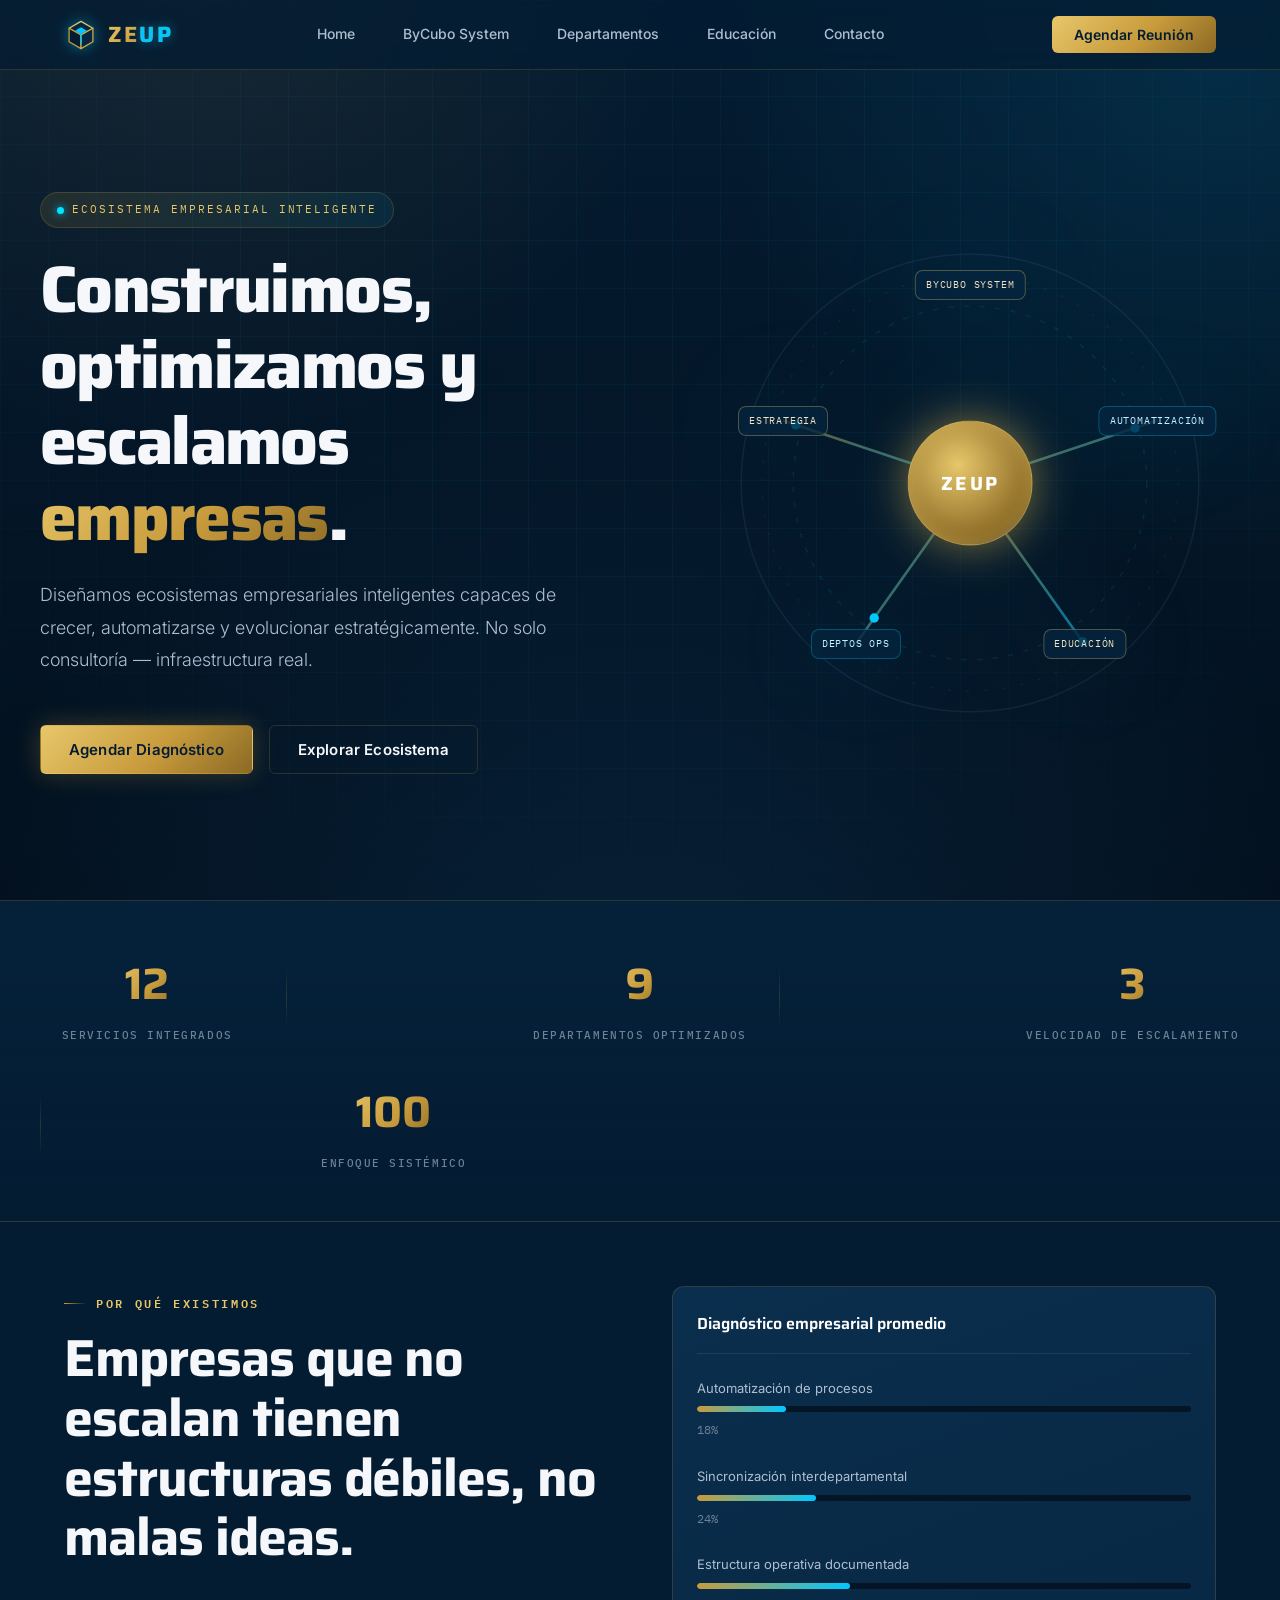
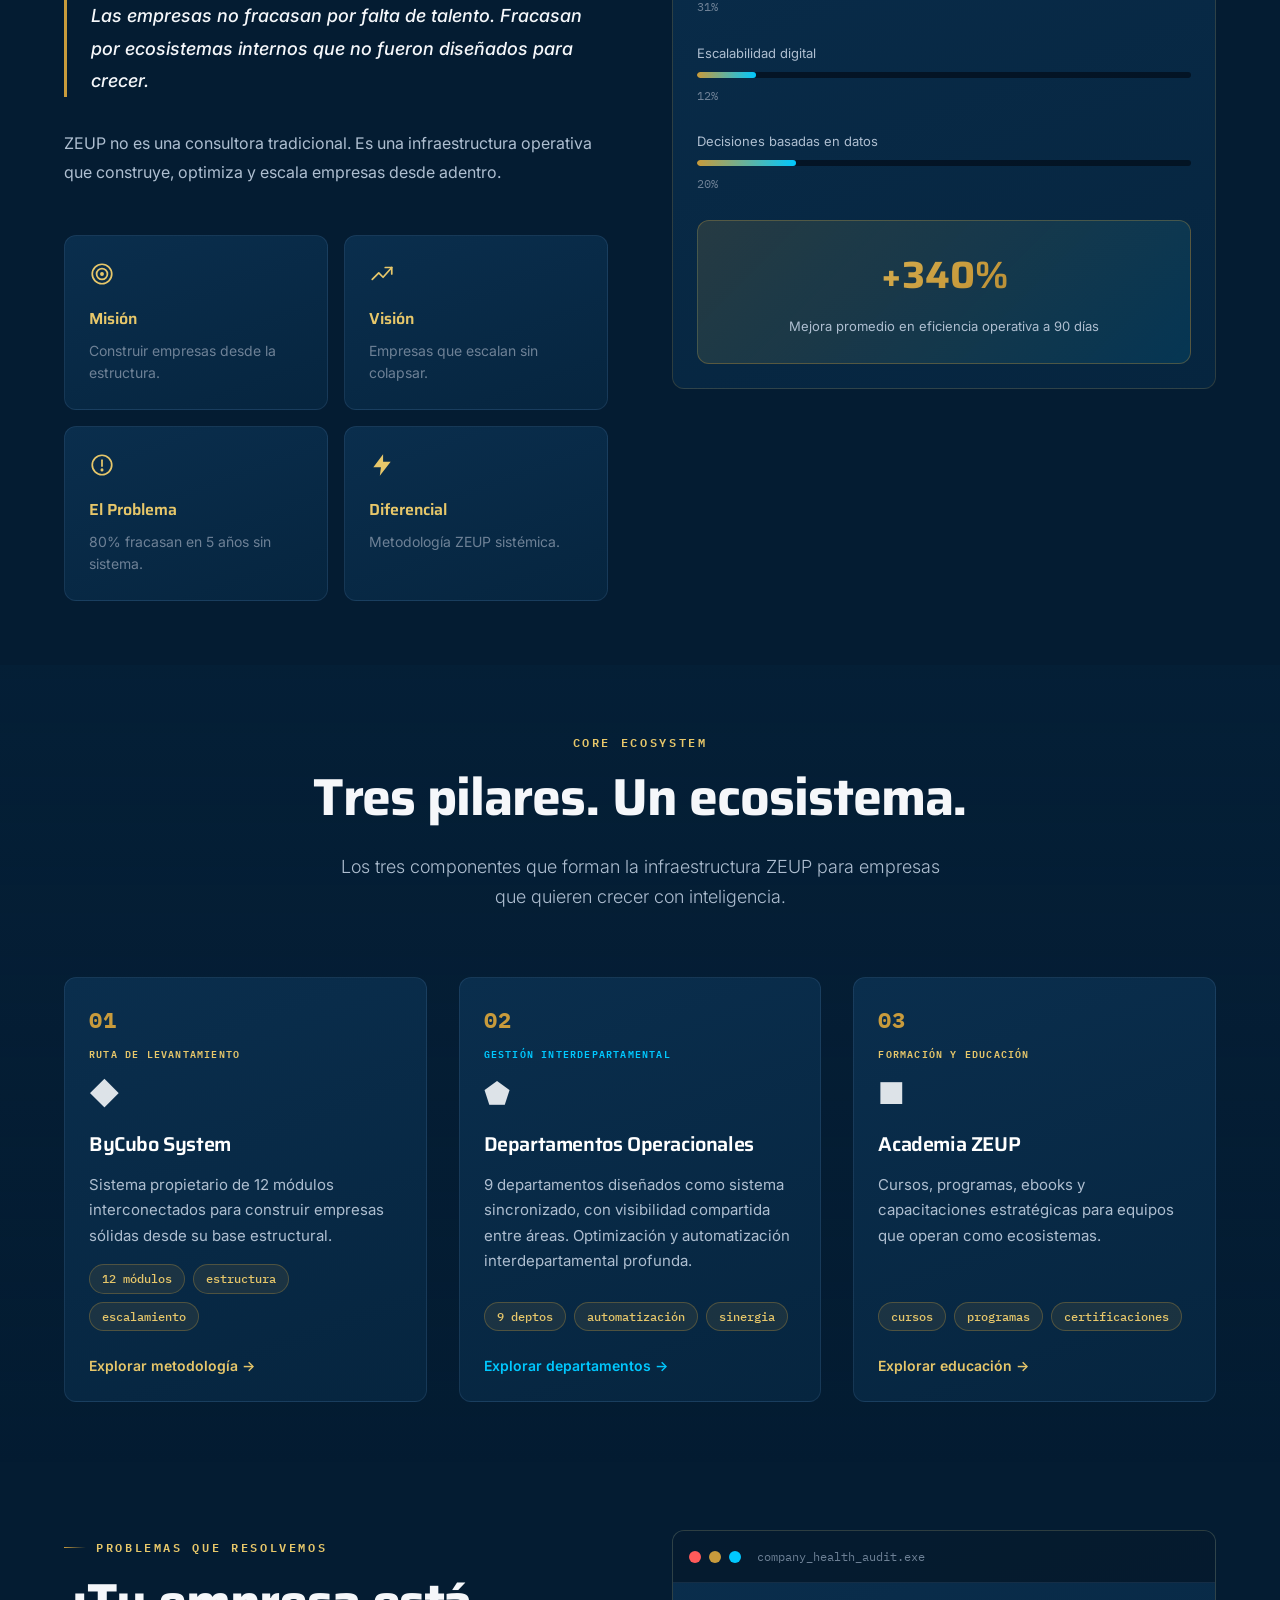
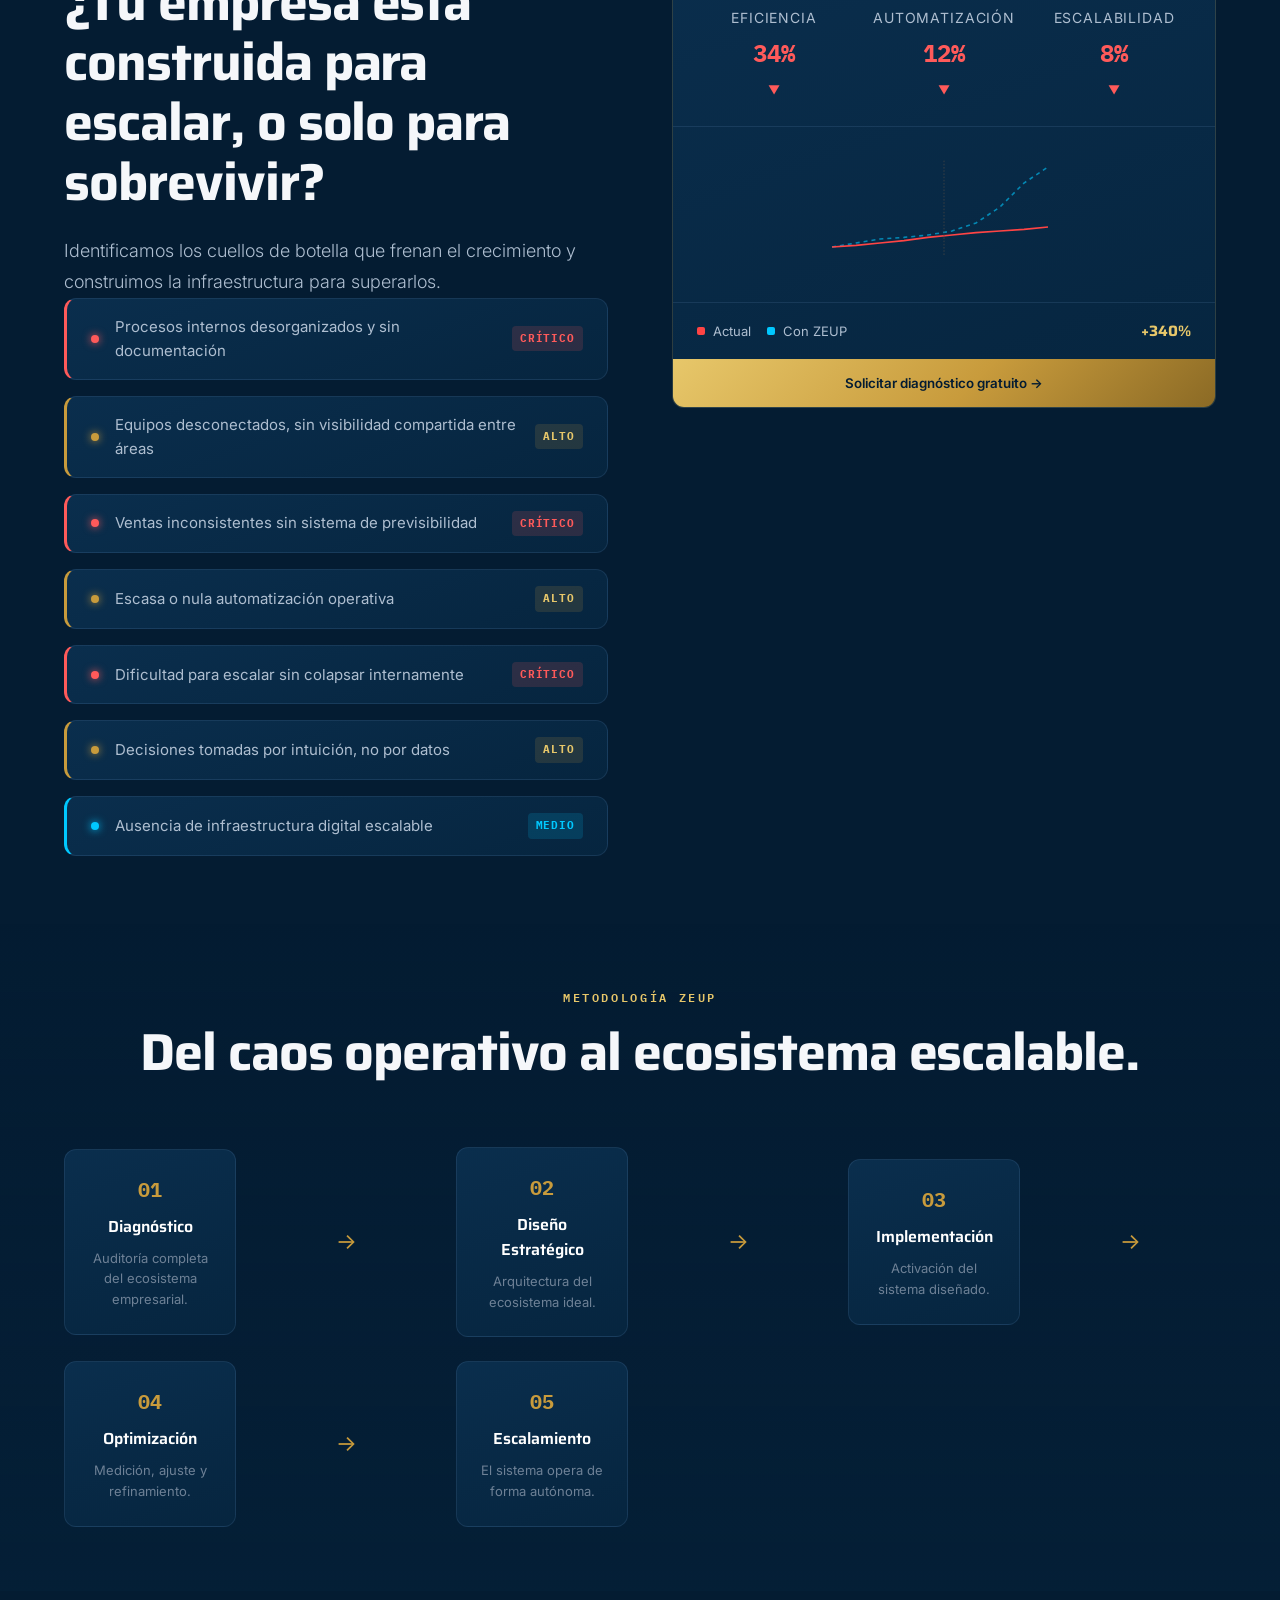
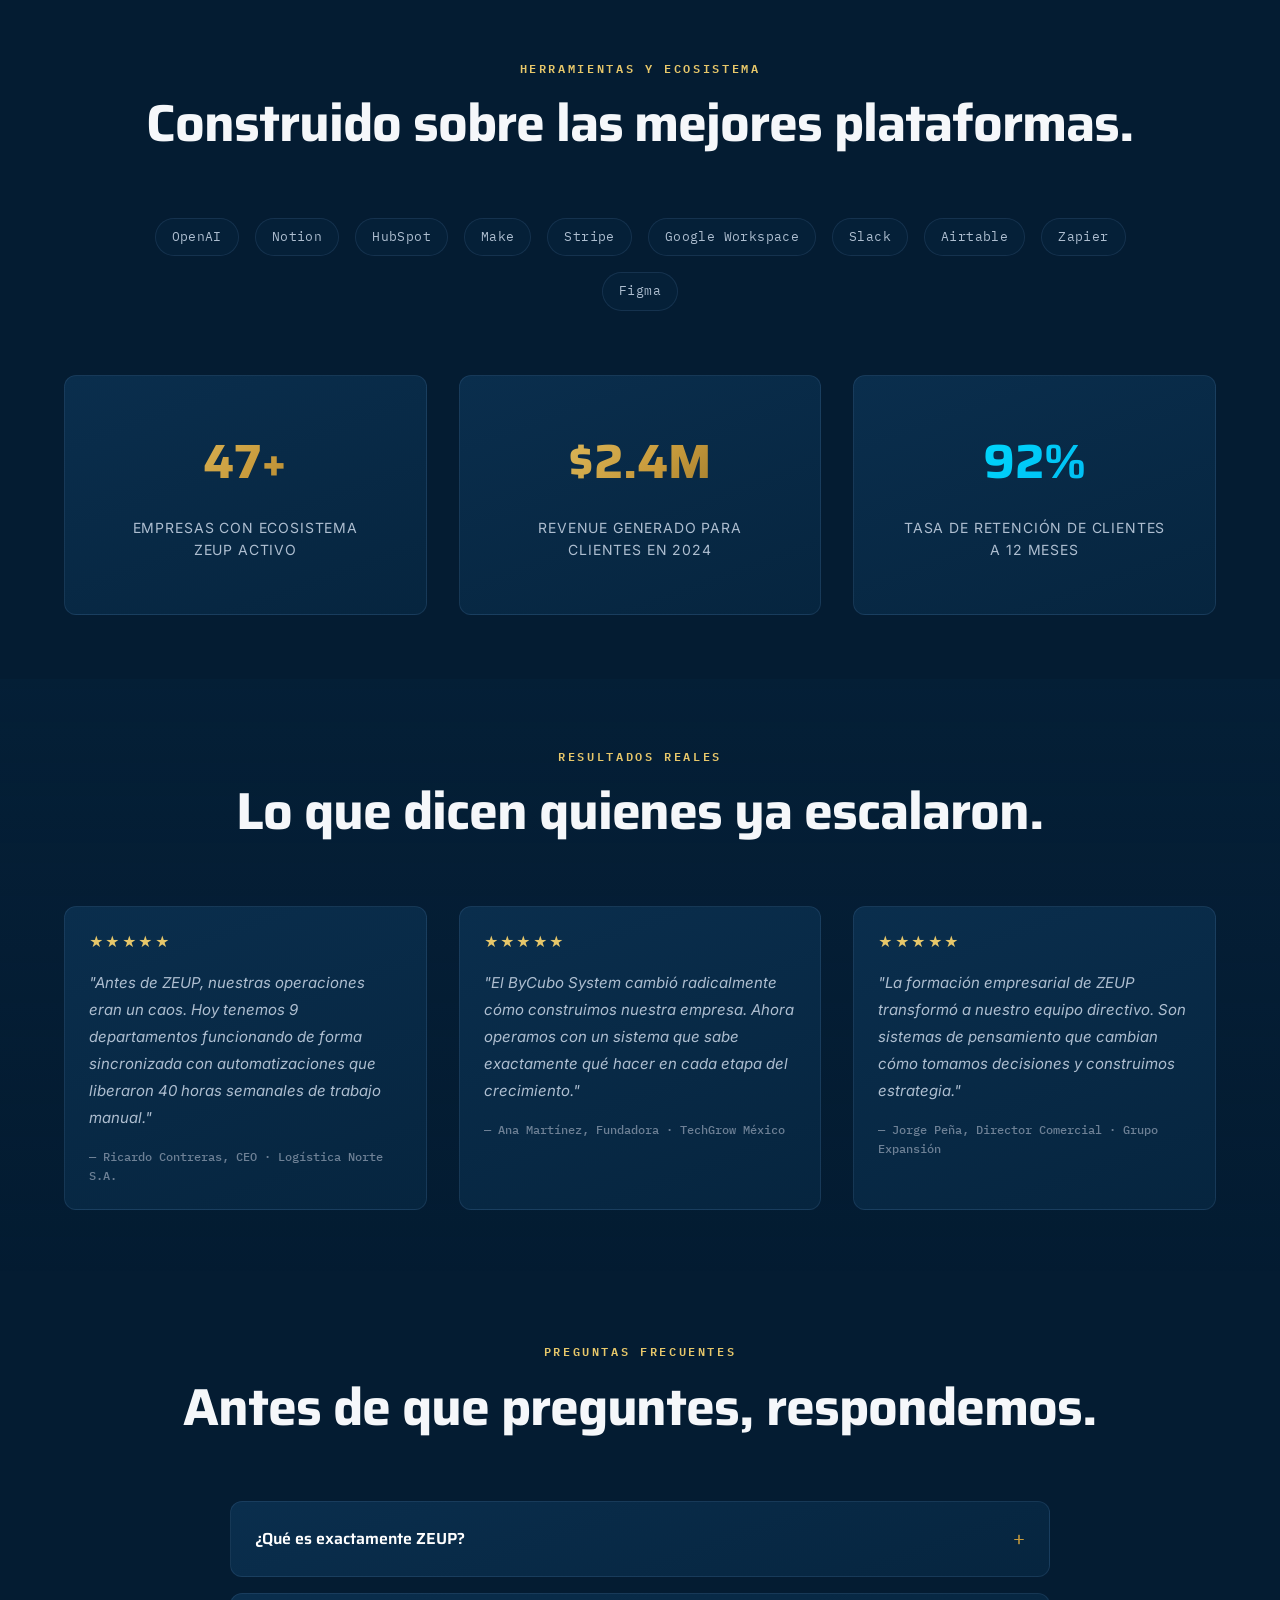
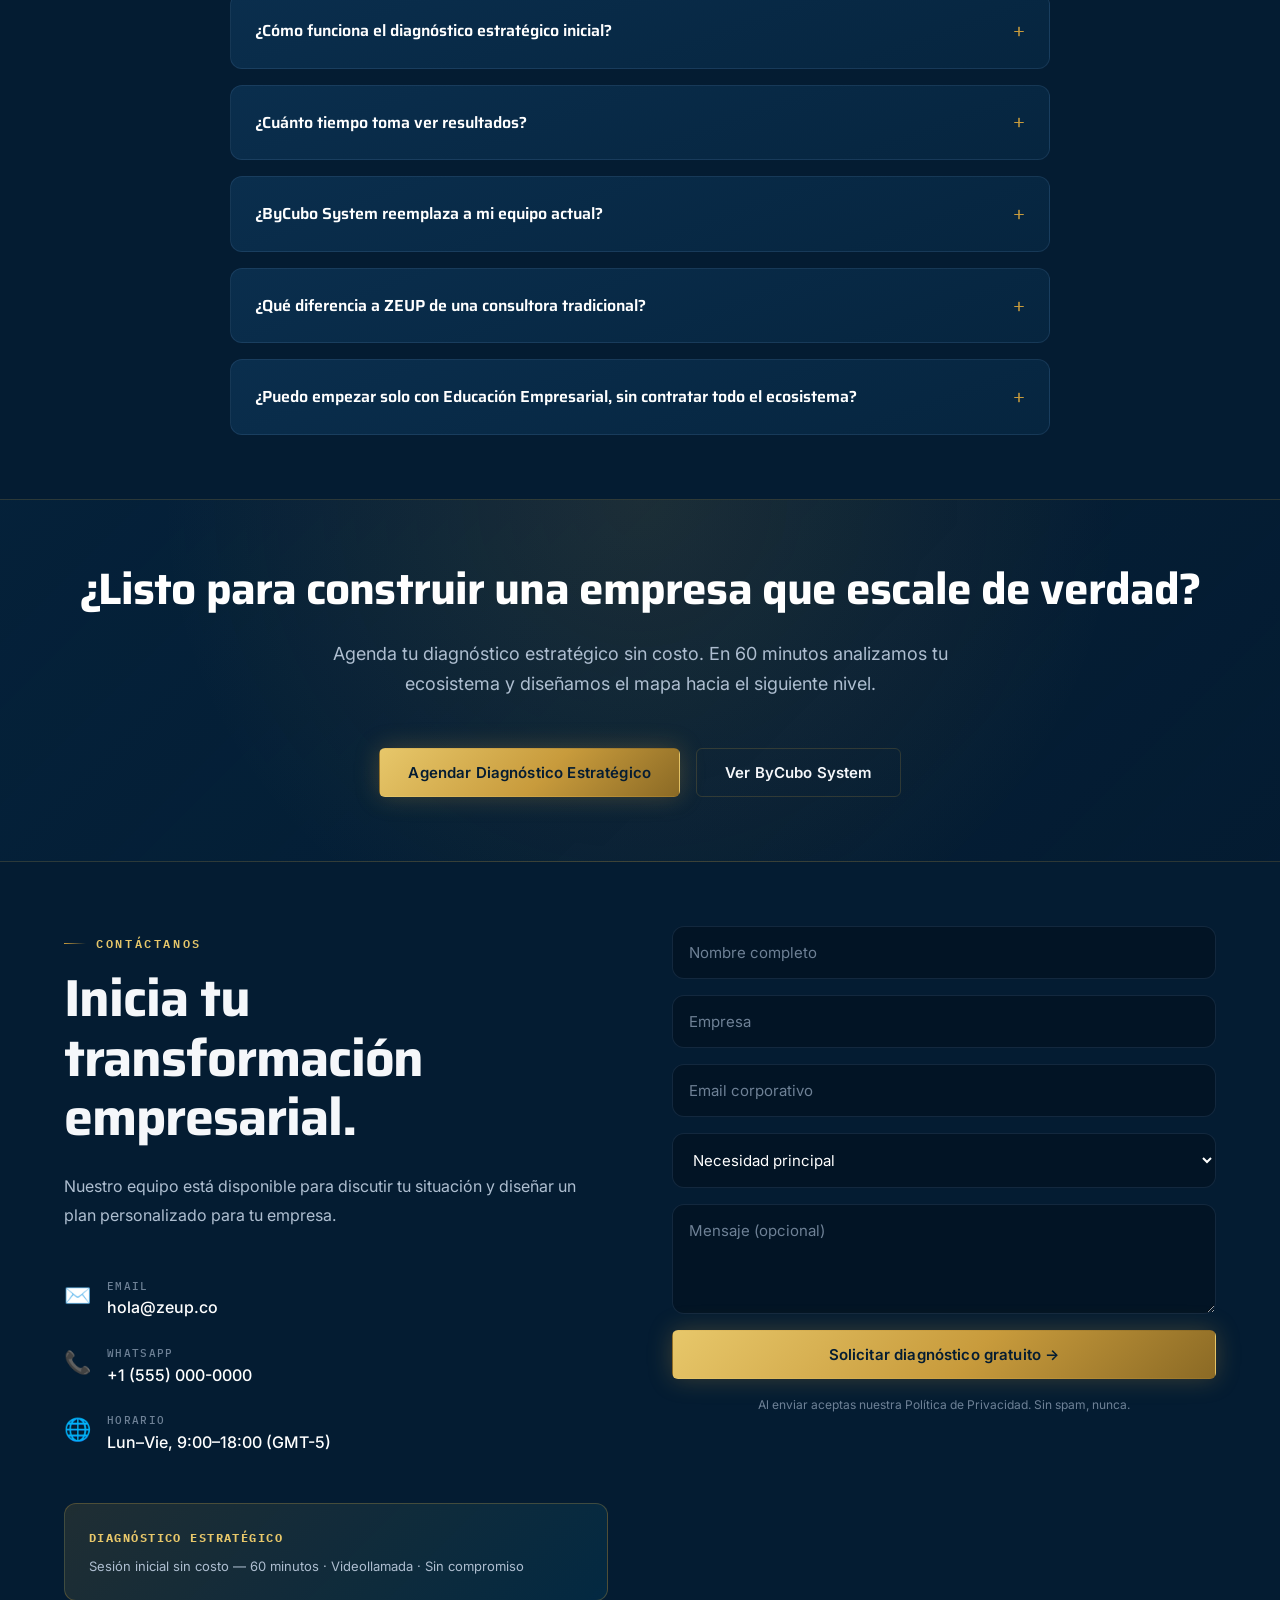
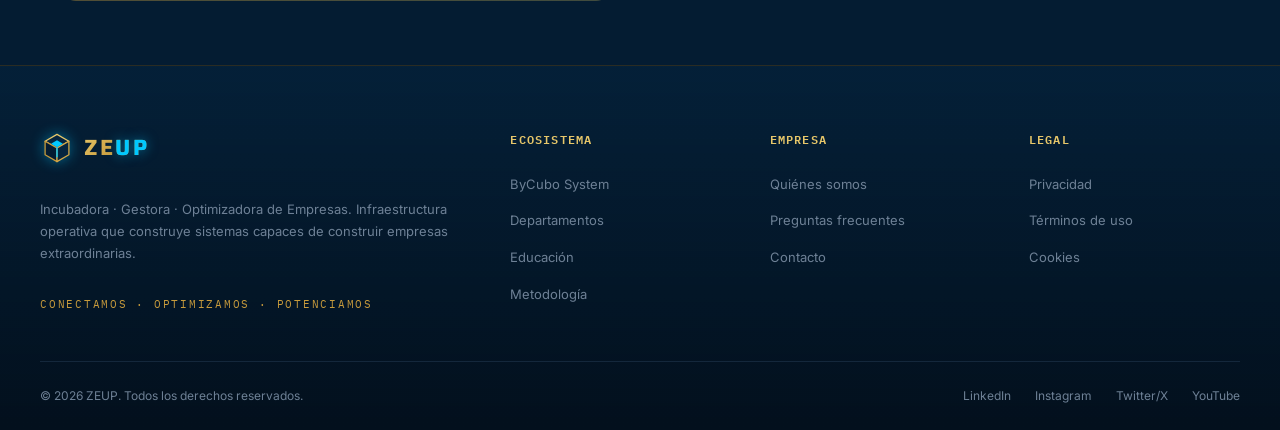
==== commit b7dcbd04: "Aplicar feedback de revision: renombrar pilares, cubo ByCubo, cuadricula de departamentos, sub-servi" ====
--- a/index.html
+++ b/index.html
@@ -5,6 +5,15 @@
     <meta name="viewport" content="width=device-width, initial-scale=1.0">
     <title>ZEUP — Ecosistemas Empresariales Inteligentes</title>
     <meta name="description" content="ZEUP construye, optimiza y escala empresas mediante metodologías propias, automatización interdepartamental y educación empresarial estratégica.">
+    <link rel="canonical" href="https://zeupinc-ps.github.io/ZEUP.INC/index.html">
+    <link rel="icon" type="image/svg+xml" href="favicon.svg">
+
+    <meta property="og:type" content="website">
+    <meta property="og:title" content="ZEUP — Ecosistemas Empresariales Inteligentes">
+    <meta property="og:description" content="ZEUP construye, optimiza y escala empresas mediante metodologías propias, automatización interdepartamental y educación empresarial estratégica.">
+    <meta property="og:image" content="https://zeupinc-ps.github.io/ZEUP.INC/assets/zeup-logo.jpg">
+    <meta property="og:url" content="https://zeupinc-ps.github.io/ZEUP.INC/index.html">
+    <meta name="twitter:card" content="summary_large_image">
 
     <!-- Google Fonts -->
     <link rel="preconnect" href="https://fonts.googleapis.com">
@@ -12,6 +21,19 @@
     <link href="https://fonts.googleapis.com/css2?family=IBM+Plex+Mono:wght@400;500;600&family=Inter:wght@300;400;500;600;700&family=Saira:wght@500;600;700;800&display=swap" rel="stylesheet">
 
     <link rel="stylesheet" href="styles.css">
+
+    <script type="application/ld+json">
+    {
+      "@context": "https://schema.org",
+      "@type": "Organization",
+      "name": "ZEUP",
+      "description": "Incubadora, gestora y optimizadora de empresas. Infraestructura operativa que construye, optimiza y escala ecosistemas empresariales mediante metodologías propias.",
+      "url": "https://zeupinc-ps.github.io/ZEUP.INC/index.html",
+      "logo": "https://zeupinc-ps.github.io/ZEUP.INC/assets/zeup-logo.jpg",
+      "slogan": "Conectamos · Optimizamos · Potenciamos",
+      "email": "hola@zeup.co"
+    }
+    </script>
 </head>
 <body>
     <!-- NAVBAR -->
@@ -59,7 +81,7 @@
 
                 <div class="hero-buttons">
                     <button class="btn btn-primary" onclick="scrollToContact()">Agendar Diagnóstico</button>
-                    <button class="btn btn-secondary">Explorar Ecosistema</button>
+                    <button class="btn btn-secondary" onclick="document.getElementById('ecosistema').scrollIntoView({behavior:'smooth'})">Explorar Ecosistema</button>
                 </div>
             </div>
 
@@ -129,7 +151,7 @@
     </section>
 
     <!-- WHO WE ARE SECTION -->
-    <section class="who-we-are">
+    <section class="who-we-are" id="quienes">
         <div class="container">
             <div class="who-we-are-grid">
                 <div class="who-we-are-left">
@@ -146,22 +168,22 @@
 
                     <div class="values-grid">
                         <div class="value-card">
-                            <div class="value-icon">🎯</div>
+                            <div class="value-icon" style="color: var(--color-gold-bright);"><svg width="26" height="26" viewBox="0 0 24 24" fill="none" stroke="currentColor" stroke-width="1.6"><circle cx="12" cy="12" r="9"/><circle cx="12" cy="12" r="5"/><circle cx="12" cy="12" r="1" fill="currentColor"/></svg></div>
                             <div class="value-title">Misión</div>
                             <p>Construir empresas desde la estructura.</p>
                         </div>
                         <div class="value-card">
-                            <div class="value-icon">🚀</div>
+                            <div class="value-icon" style="color: var(--color-gold-bright);"><svg width="26" height="26" viewBox="0 0 24 24" fill="none" stroke="currentColor" stroke-width="1.6" stroke-linecap="round" stroke-linejoin="round"><polyline points="3 17 9 11 13 15 21 6"/><polyline points="15 6 21 6 21 12"/></svg></div>
                             <div class="value-title">Visión</div>
                             <p>Empresas que escalan sin colapsar.</p>
                         </div>
                         <div class="value-card">
-                            <div class="value-icon">⚠️</div>
+                            <div class="value-icon" style="color: var(--color-gold-bright);"><svg width="26" height="26" viewBox="0 0 24 24" fill="none" stroke="currentColor" stroke-width="1.6" stroke-linecap="round"><circle cx="12" cy="12" r="9"/><line x1="12" y1="7.5" x2="12" y2="13"/><circle cx="12" cy="16.5" r="0.6" fill="currentColor"/></svg></div>
                             <div class="value-title">El Problema</div>
                             <p>80% fracasan en 5 años sin sistema.</p>
                         </div>
                         <div class="value-card">
-                            <div class="value-icon">⚡</div>
+                            <div class="value-icon" style="color: var(--color-gold-bright);"><svg width="26" height="26" viewBox="0 0 24 24" fill="currentColor" stroke="none"><polygon points="13 2 4 14 11 14 10 22 20 9 13 9 13 2"/></svg></div>
                             <div class="value-title">Diferencial</div>
                             <p>Metodología ZEUP sistémica.</p>
                         </div>
@@ -225,7 +247,7 @@
     </section>
 
     <!-- CORE ECOSYSTEM SECTION -->
-    <section class="core-ecosystem">
+    <section class="core-ecosystem" id="ecosistema">
         <div class="container">
             <div class="section-header">
                 <div class="eyebrow">CORE ECOSYSTEM</div>
@@ -236,6 +258,7 @@
             <div class="ecosystem-cards">
                 <div class="ecosystem-card">
                     <div class="card-number">01</div>
+                    <div class="card-tag">RUTA DE LEVANTAMIENTO</div>
                     <div class="card-icon">◆</div>
                     <h3 class="card-title">ByCubo System</h3>
                     <p class="card-description">Sistema propietario de 12 módulos interconectados para construir empresas sólidas desde su base estructural.</p>
@@ -249,9 +272,10 @@
 
                 <div class="ecosystem-card">
                     <div class="card-number">02</div>
+                    <div class="card-tag" style="color: var(--color-cyan);">GESTIÓN INTERDEPARTAMENTAL</div>
                     <div class="card-icon">⬟</div>
                     <h3 class="card-title">Departamentos Operacionales</h3>
-                    <p class="card-description">9 departamentos diseñados como sistema sincronizado, no como silos. Optimización y automatización interdepartamental profunda.</p>
+                    <p class="card-description">9 departamentos diseñados como sistema sincronizado, con visibilidad compartida entre áreas. Optimización y automatización interdepartamental profunda.</p>
                     <div class="card-pills">
                         <span class="pill">9 deptos</span>
                         <span class="pill">automatización</span>
@@ -262,8 +286,9 @@
 
                 <div class="ecosystem-card">
                     <div class="card-number">03</div>
+                    <div class="card-tag">FORMACIÓN Y EDUCACIÓN</div>
                     <div class="card-icon">■</div>
-                    <h3 class="card-title">Educación Empresarial</h3>
+                    <h3 class="card-title">Academia ZEUP</h3>
                     <p class="card-description">Cursos, programas, ebooks y capacitaciones estratégicas para equipos que operan como ecosistemas.</p>
                     <div class="card-pills">
                         <span class="pill">cursos</span>
@@ -293,7 +318,7 @@
                         </div>
                         <div class="problem-item high">
                             <span class="problem-dot"></span>
-                            <span class="problem-text">Equipos desconectados operando en silos</span>
+                            <span class="problem-text">Equipos desconectados, sin visibilidad compartida entre áreas</span>
                             <span class="problem-badge">ALTO</span>
                         </div>
                         <div class="problem-item critical">
@@ -383,7 +408,7 @@
     </section>
 
     <!-- METHODOLOGY SECTION -->
-    <section class="methodology-section">
+    <section class="methodology-section" id="metodologia">
         <div class="container">
             <div class="section-header">
                 <div class="eyebrow">METODOLOGÍA ZEUP</div>
@@ -500,6 +525,43 @@
         </div>
     </section>
 
+    <!-- FAQ SECTION -->
+    <section class="faq-section" id="faq">
+        <div class="container">
+            <div class="section-header">
+                <div class="eyebrow">PREGUNTAS FRECUENTES</div>
+                <h2 class="section-title">Antes de que preguntes, respondemos.</h2>
+            </div>
+
+            <div class="faq-list">
+                <details class="faq-item">
+                    <summary>¿Qué es exactamente ZEUP?</summary>
+                    <p>No somos una consultora tradicional ni una agencia. ZEUP es una infraestructura operativa: diseñamos, implementamos y automatizamos los sistemas internos que le permiten a tu empresa crecer sin depender de una sola persona.</p>
+                </details>
+                <details class="faq-item">
+                    <summary>¿Cómo funciona el diagnóstico estratégico inicial?</summary>
+                    <p>Es una videollamada de 60 minutos, sin costo y sin compromiso. Analizamos el estado real de tu ecosistema empresarial contra los 12 módulos de ByCubo System y te entregamos un mapa priorizado de dónde intervenir primero.</p>
+                </details>
+                <details class="faq-item">
+                    <summary>¿Cuánto tiempo toma ver resultados?</summary>
+                    <p>Los primeros resultados operativos tangibles aparecen desde las primeras semanas de implementación, gracias a la naturaleza secuencial del sistema. La mejora promedio en eficiencia operativa que reportan nuestros clientes a 90 días es de +340%.</p>
+                </details>
+                <details class="faq-item">
+                    <summary>¿ByCubo System reemplaza a mi equipo actual?</summary>
+                    <p>No. ByCubo System no reemplaza personas, les da un sistema. Tu equipo sigue operando la empresa, pero ahora con procesos documentados, automatizaciones activas y roles claramente definidos en vez de depender de la memoria o la intuición individual.</p>
+                </details>
+                <details class="faq-item">
+                    <summary>¿Qué diferencia a ZEUP de una consultora tradicional?</summary>
+                    <p>Una consultora entrega un diagnóstico en PDF. ZEUP implementa: construimos los procesos, configuramos las automatizaciones y dejamos el sistema operando dentro de tu empresa, no en una presentación.</p>
+                </details>
+                <details class="faq-item">
+                    <summary>¿Puedo empezar solo con Educación Empresarial, sin contratar todo el ecosistema?</summary>
+                    <p>Sí. La biblioteca de cursos, programas y certificaciones de ZEUP EDU es modular y se puede adquirir de forma independiente, sin necesidad de contratar ByCubo System o la optimización departamental.</p>
+                </details>
+            </div>
+        </div>
+    </section>
+
     <!-- CTA BANNER -->
     <section class="cta-banner">
         <div class="container">
@@ -507,7 +569,7 @@
             <p class="cta-subtitle">Agenda tu diagnóstico estratégico sin costo. En 60 minutos analizamos tu ecosistema y diseñamos el mapa hacia el siguiente nivel.</p>
             <div class="cta-buttons">
                 <button class="btn btn-primary" onclick="scrollToContact()">Agendar Diagnóstico Estratégico</button>
-                <button class="btn btn-secondary">Ver ByCubo System</button>
+                <button class="btn btn-secondary" onclick="window.location.href='bycubo-system.html'">Ver ByCubo System</button>
             </div>
         </div>
     </section>
@@ -601,14 +663,13 @@
                 <a href="bycubo-system.html">ByCubo System</a>
                 <a href="departamentos.html">Departamentos</a>
                 <a href="educacion.html">Educación</a>
-                <a href="#home">Metodología</a>
+                <a href="#metodologia">Metodología</a>
             </div>
 
             <div class="footer-column">
                 <div class="footer-title">Empresa</div>
-                <a href="#home">Quiénes somos</a>
-                <a href="#home">Casos de éxito</a>
-                <a href="#home">Partners</a>
+                <a href="#quienes">Quiénes somos</a>
+                <a href="#faq">Preguntas frecuentes</a>
                 <a href="#contact">Contacto</a>
             </div>
 
--- a/styles.css
+++ b/styles.css
@@ -484,6 +484,44 @@
     .cursor-glow { display: none; }
 }
 
+/* Departamentos hero — cuadrícula de 9 departamentos (simple, sin jerarquía visual) */
+.dept-grid-visual {
+    position: relative; width: 100%; max-width: 440px; margin: 0 auto;
+    display: grid; grid-template-columns: repeat(3, 1fr); gap: 12px;
+    padding: 28px;
+    background: radial-gradient(circle at 50% 50%, rgba(0,200,255,0.08), transparent 70%);
+    animation: zfloat 9s ease-in-out infinite;
+}
+.dept-chip {
+    display: flex; flex-direction: column; align-items: center; gap: 8px;
+    background: linear-gradient(160deg, var(--color-bg-tertiary), var(--color-bg-secondary));
+    border: 1px solid var(--color-border-cool);
+    border-radius: var(--radius-md);
+    padding: 16px 8px;
+    font-family: var(--font-mono); font-size: 10px; letter-spacing: 0.04em;
+    color: #bff2ff; text-align: center; text-transform: uppercase;
+    transition: all var(--transition-smooth);
+}
+.dept-chip:hover { border-color: var(--color-cyan); transform: translateY(-3px); box-shadow: 0 0 18px rgba(0,200,255,0.18); }
+.dept-chip-icon { display: flex; align-items: center; justify-content: center; color: var(--color-cyan); }
+.dept-grid-caption {
+    text-align: center; margin-top: var(--spacing-md);
+    font-family: var(--font-mono); font-size: 11px; letter-spacing: 0.14em;
+    color: var(--color-text-tertiary); text-transform: uppercase;
+}
+
+/* ByCubo hero — cubo interno + cubo externo */
+.bycubo-diagram {
+    width: 100%; max-width: 420px; display: block; margin: 0 auto;
+    filter: drop-shadow(0 0 40px rgba(0,200,255,0.12));
+    animation: zfloat 9s ease-in-out infinite;
+}
+.bycubo-diagram-caption {
+    text-align: center; margin-top: var(--spacing-md); max-width: 340px; margin-left: auto; margin-right: auto;
+    font-family: var(--font-mono); font-size: 10px; letter-spacing: 0.06em;
+    color: var(--color-text-tertiary); line-height: 1.6;
+}
+
 /* ━━━━━━━━━━━━━━━━━━━━━━━━━━━━━━━━━━━━━━━━━━━━━━━━━━━━━━━━━━━━━━━━━━ */
 /* STATS BAR */
 /* ━━━━━━━━━━━━━━━━━━━━━━━━━━━━━━━━━━━━━━━━━━━━━━━━━━━━━━━━━━━━━━━━━━ */
@@ -605,6 +643,7 @@
 }
 
 .card-number { font-family: var(--font-mono); font-size: 22px; font-weight: 700; color: var(--color-gold); margin-bottom: var(--spacing-md); letter-spacing: 0.05em; }
+.card-tag { font-family: var(--font-mono); font-size: 10px; font-weight: 600; letter-spacing: 0.12em; color: var(--color-gold-bright); margin-bottom: var(--spacing-sm); margin-top: -8px; }
 .card-icon { font-size: 30px; margin-bottom: var(--spacing-md); opacity: 0.9; }
 .card-title { font-family: var(--font-display); font-size: 20px; font-weight: 600; margin-bottom: var(--spacing-md); color: white; }
 .card-description { color: var(--color-text-secondary); font-size: 15px; line-height: 1.7; margin-bottom: var(--spacing-md); flex-grow: 1; }
@@ -708,6 +747,10 @@
     transition: all var(--transition-fast); font-family: var(--font-mono); letter-spacing: 0.03em;
 }
 .tool-chip:hover { border-color: var(--color-gold); color: var(--color-gold-bright); transform: translateY(-2px); }
+button.tool-chip { cursor: pointer; -webkit-appearance: none; appearance: none; }
+.filter-chip.active {
+    border-color: var(--color-gold); color: #041C32; background: var(--gradient-gold); font-weight: 600;
+}
 
 .metrics-grid { display: grid; grid-template-columns: repeat(auto-fit, minmax(280px, 1fr)); gap: var(--spacing-xl); max-width: 1200px; margin: 0 auto; }
 .metric-card {
@@ -741,6 +784,62 @@
 .testimonial-stars { font-size: 14px; color: var(--color-gold-bright); margin-bottom: var(--spacing-md); letter-spacing: 0.1em; }
 .testimonial-text { font-size: 15px; color: var(--color-text-secondary); line-height: 1.8; margin-bottom: var(--spacing-md); font-style: italic; }
 .testimonial-author { font-family: var(--font-mono); font-size: 12px; color: var(--color-text-tertiary); font-weight: 500; }
+
+/* ━━━━━━━━━━━━━━━━━━━━━━━━━━━━━━━━━━━━━━━━━━━━━━━━━━━━━━━━━━━━━━━━━━ */
+/* FAQ */
+/* ━━━━━━━━━━━━━━━━━━━━━━━━━━━━━━━━━━━━━━━━━━━━━━━━━━━━━━━━━━━━━━━━━━ */
+
+.faq-section { padding: var(--spacing-3xl) var(--spacing-lg); }
+.faq-list { max-width: 820px; margin: 0 auto; display: flex; flex-direction: column; gap: var(--spacing-md); }
+.faq-item {
+    background: linear-gradient(160deg, var(--color-bg-tertiary), var(--color-bg-secondary));
+    border: 1px solid var(--color-border-cool);
+    border-radius: var(--radius-md);
+    padding: var(--spacing-lg);
+    transition: border-color var(--transition-smooth);
+}
+.faq-item:hover { border-color: var(--color-border); }
+.faq-item[open] { border-color: var(--color-gold); }
+.faq-item summary {
+    cursor: pointer; list-style: none;
+    font-family: var(--font-display); font-weight: 600; font-size: 16px; color: white;
+    display: flex; align-items: center; justify-content: space-between; gap: var(--spacing-md);
+}
+.faq-item summary::-webkit-details-marker { display: none; }
+.faq-item summary::after {
+    content: '+'; flex-shrink: 0; font-family: var(--font-mono); font-size: 20px; font-weight: 400;
+    color: var(--color-gold); transition: transform var(--transition-smooth); line-height: 1;
+}
+.faq-item[open] summary::after { transform: rotate(45deg); }
+.faq-item p { margin-top: var(--spacing-md); font-size: 15px; color: var(--color-text-secondary); line-height: 1.7; }
+
+/* Department card expandable detail (sub-servicios + CTA) */
+.dept-detail {
+    margin-top: auto; padding-top: var(--spacing-md); border-top: 1px solid var(--color-border-cool);
+}
+.dept-detail summary {
+    cursor: pointer; list-style: none;
+    font-family: var(--font-mono); font-weight: 600; font-size: 12px; letter-spacing: 0.04em;
+    color: var(--color-cyan); text-transform: uppercase;
+    display: flex; align-items: center; justify-content: space-between; gap: var(--spacing-sm);
+}
+.dept-detail summary::-webkit-details-marker { display: none; }
+.dept-detail summary::after {
+    content: '+'; flex-shrink: 0; font-family: var(--font-mono); font-size: 16px; font-weight: 400;
+    color: var(--color-cyan); transition: transform var(--transition-smooth); line-height: 1;
+}
+.dept-detail[open] summary::after { transform: rotate(45deg); }
+.dept-detail-text { margin-top: var(--spacing-md); font-size: 14px; color: var(--color-text-secondary); line-height: 1.6; }
+.dept-subservices { margin: var(--spacing-md) 0; padding: 0; list-style: none; display: flex; flex-direction: column; gap: 8px; }
+.dept-subservices li {
+    font-size: 13px; color: var(--color-text-secondary); padding-left: 16px; position: relative;
+}
+.dept-subservices li::before {
+    content: ''; position: absolute; left: 0; top: 7px; width: 5px; height: 5px; border-radius: 50%;
+    background: var(--color-cyan);
+}
+.dept-cta { display: block; width: 100%; text-align: center; padding: 10px; font-size: 13px; margin-top: var(--spacing-sm); }
+.dept-card { display: flex; flex-direction: column; }
 
 /* ━━━━━━━━━━━━━━━━━━━━━━━━━━━━━━━━━━━━━━━━━━━━━━━━━━━━━━━━━━━━━━━━━━ */
 /* CTA BANNER */
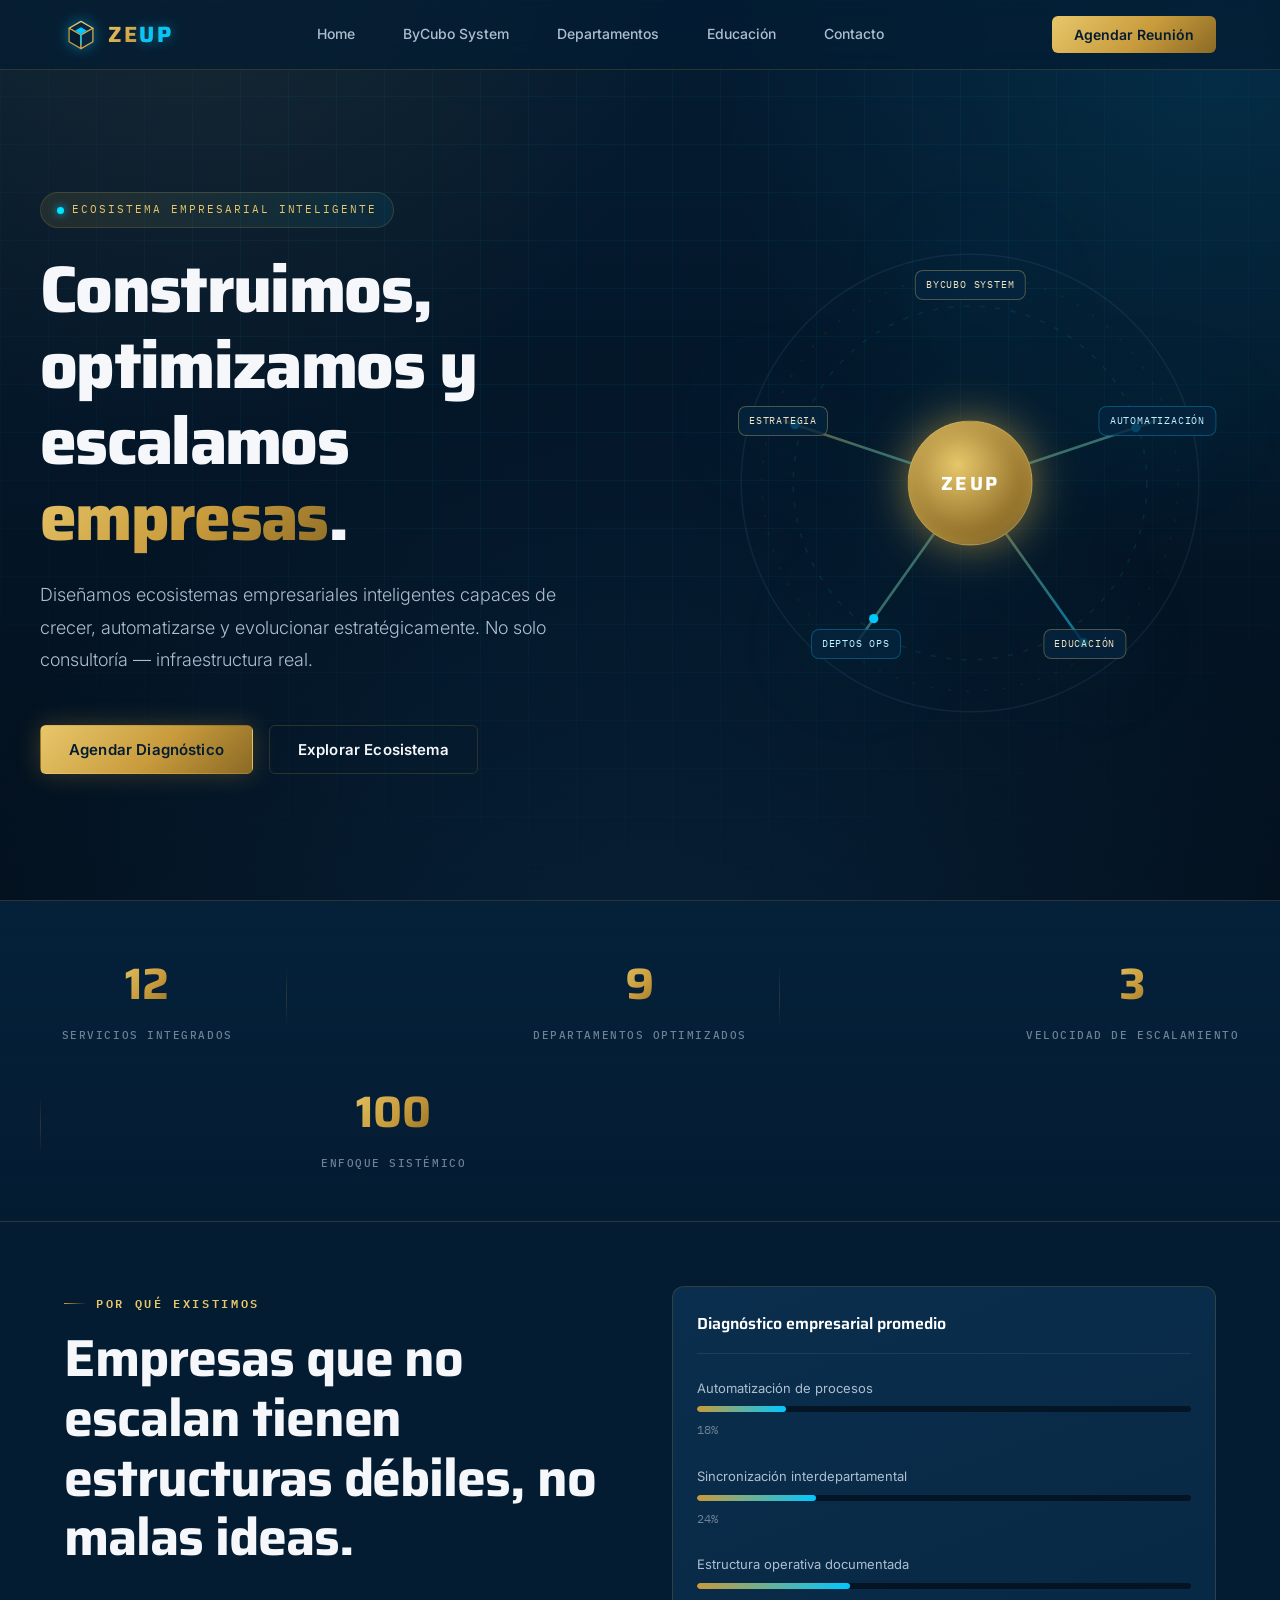
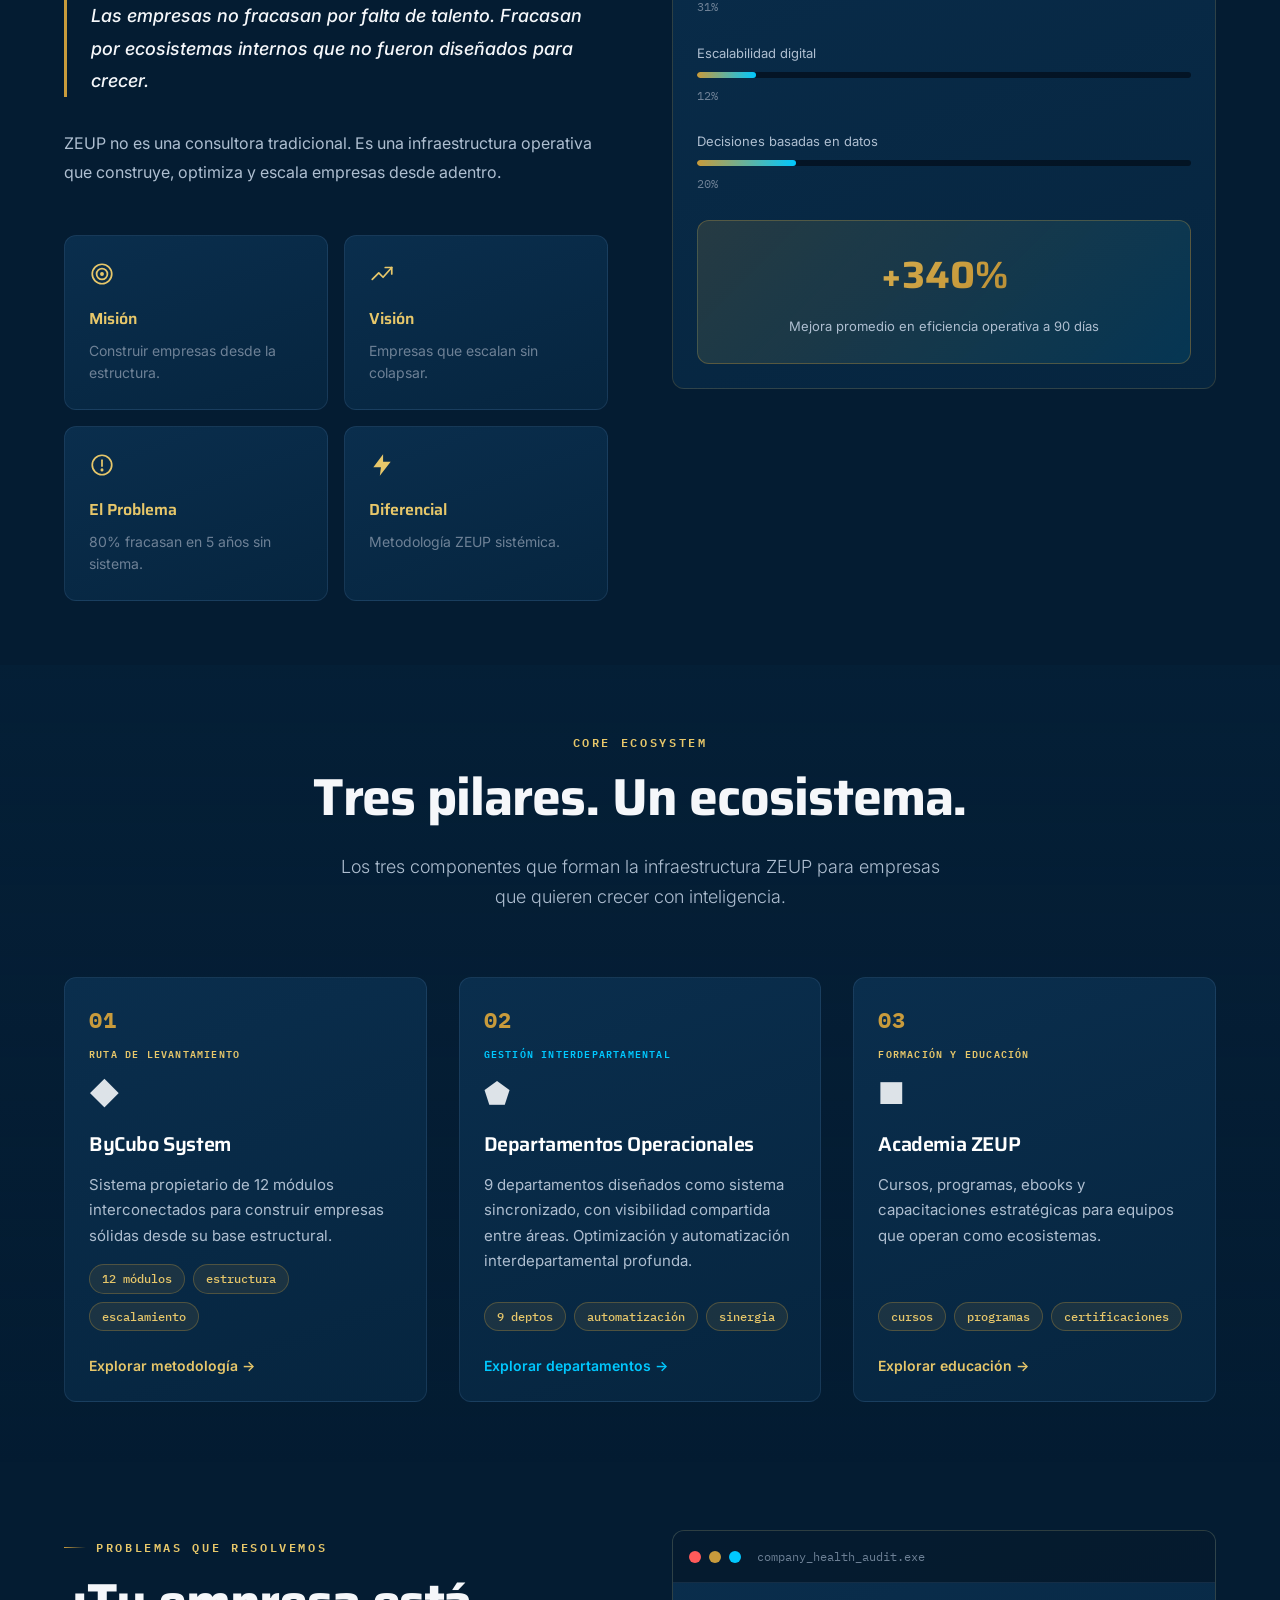
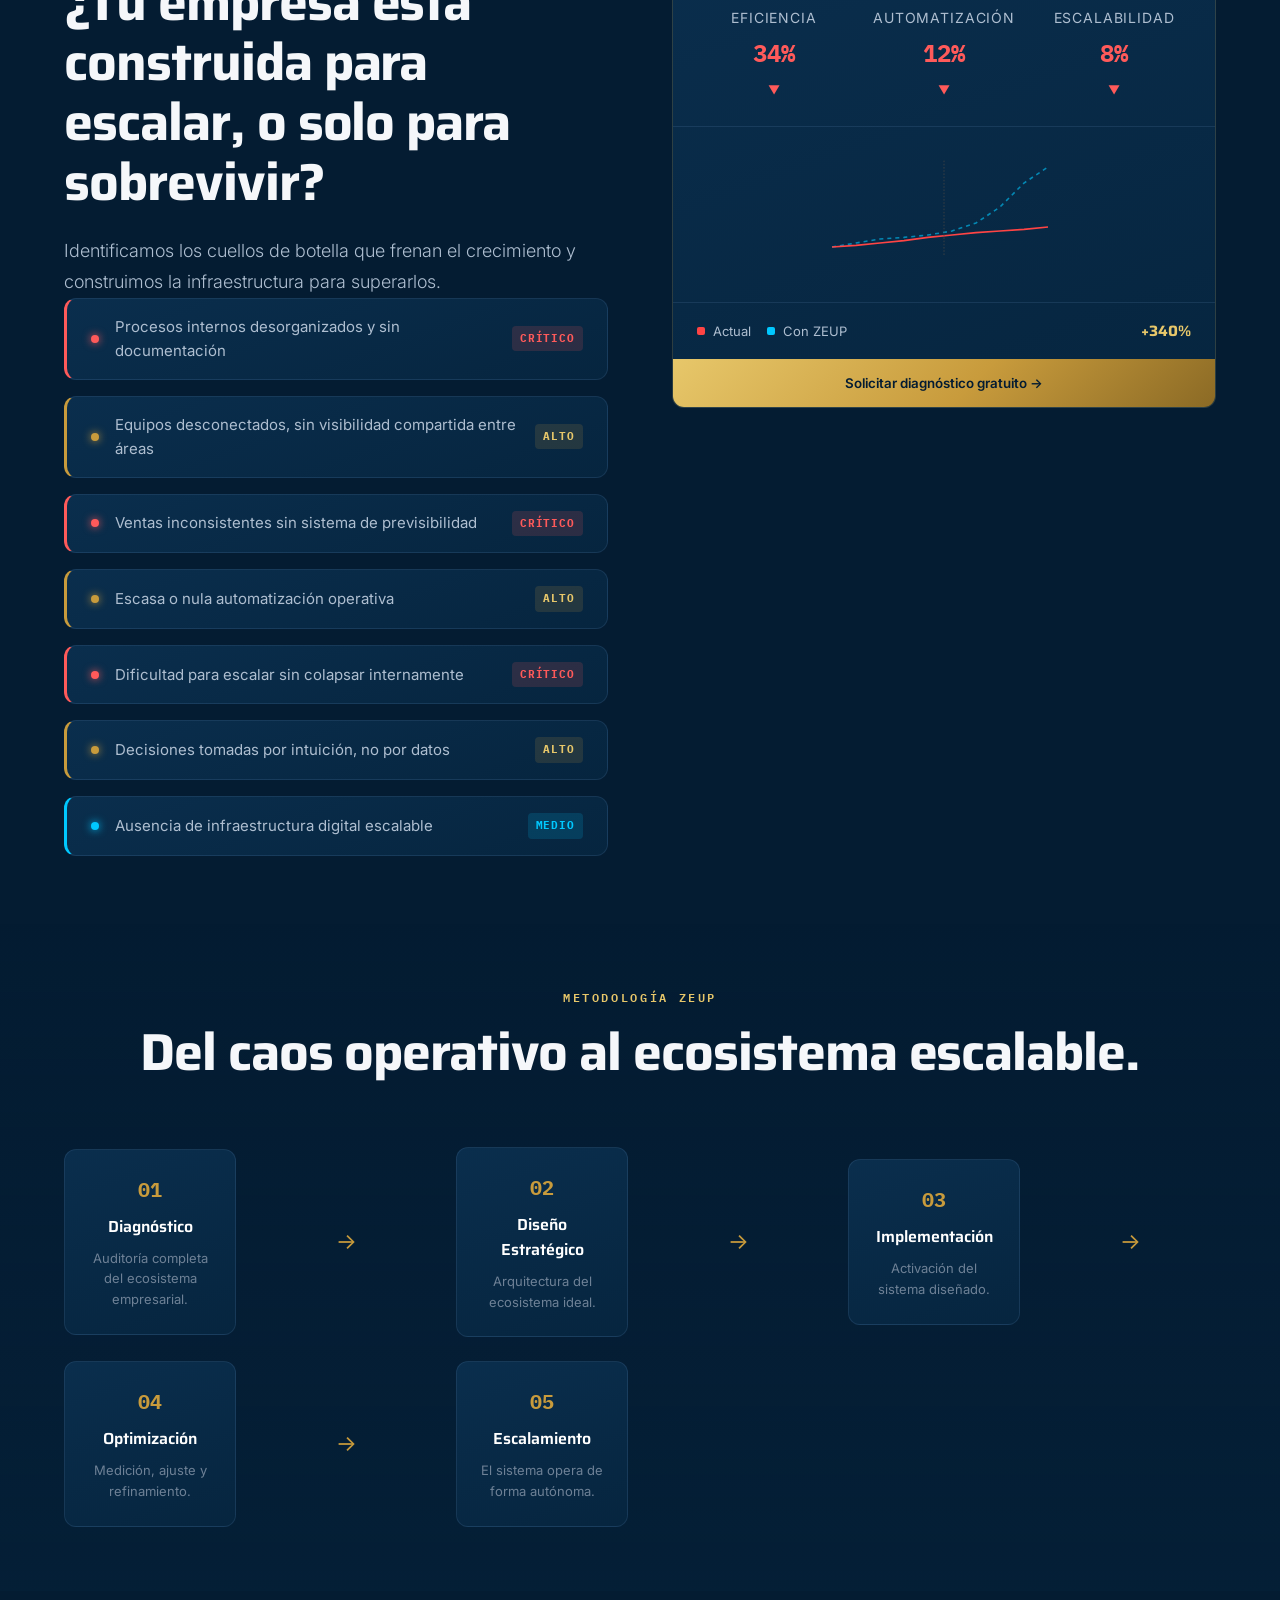
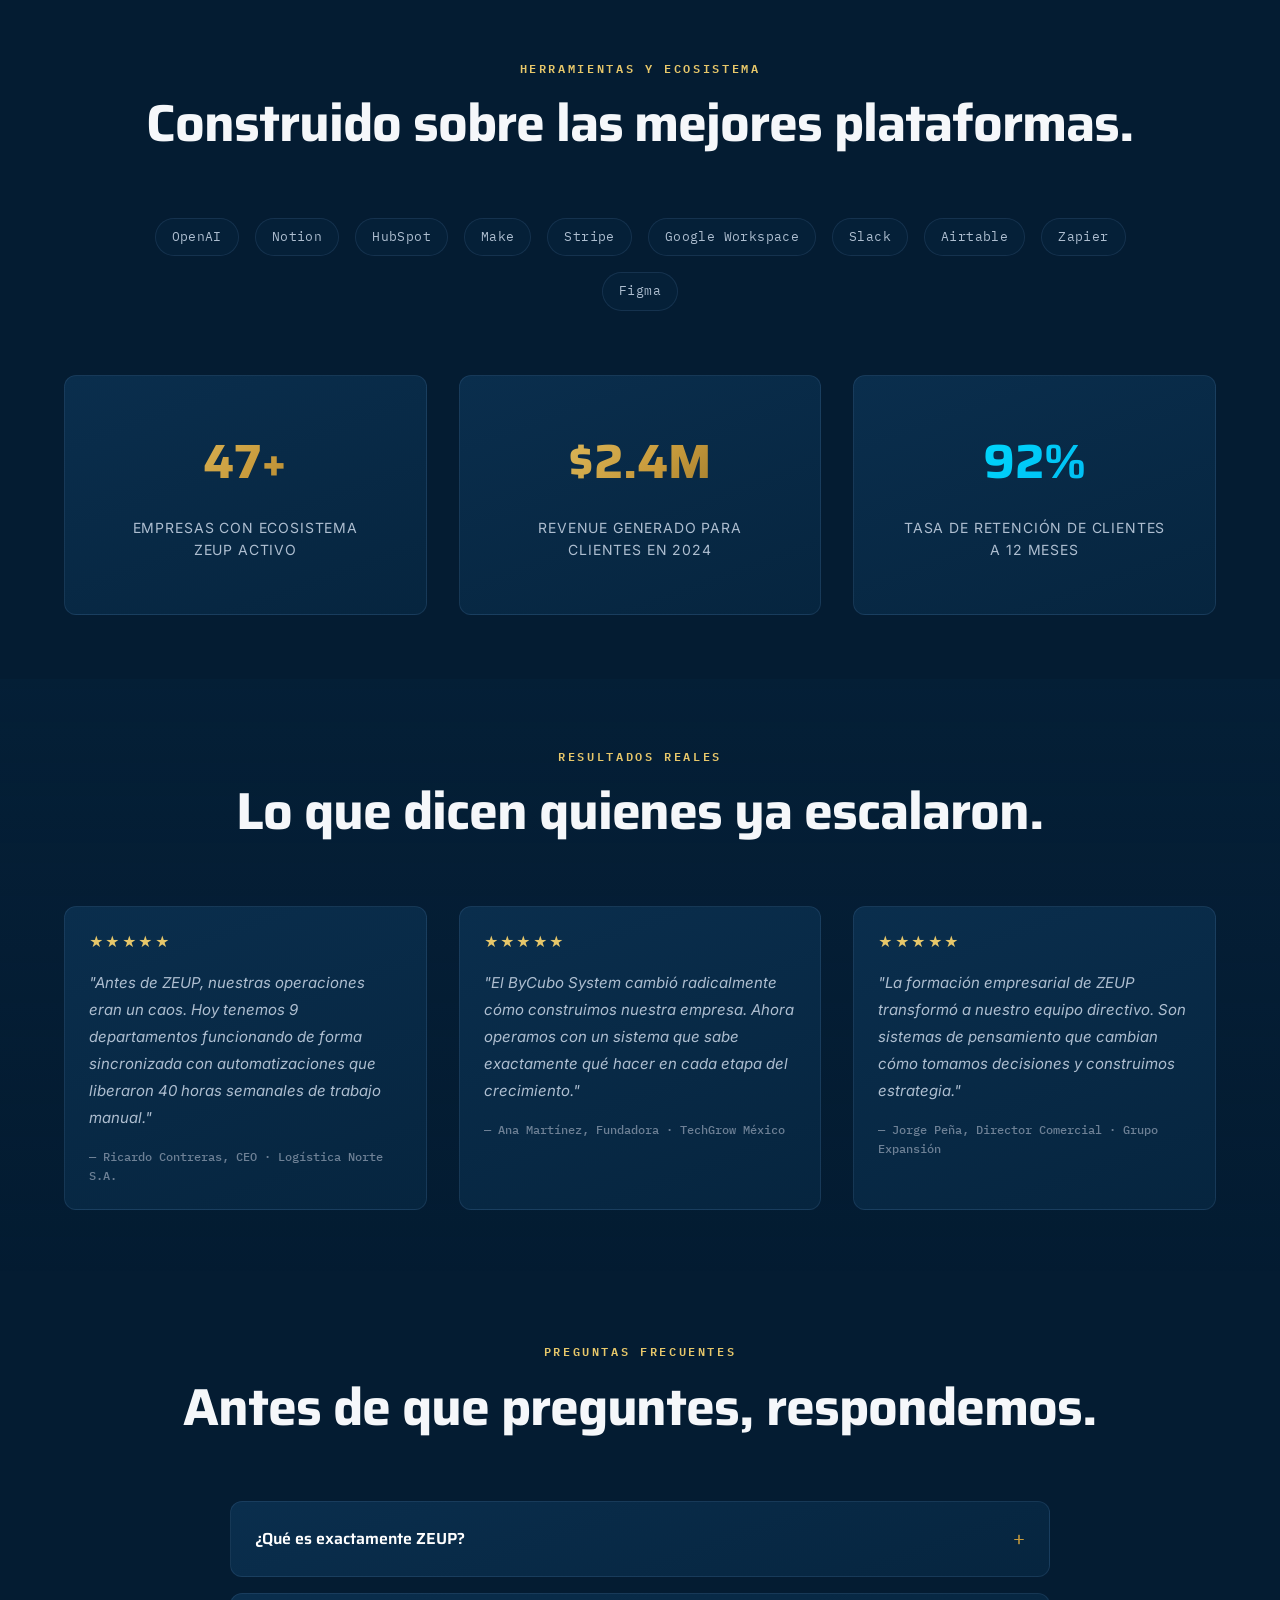
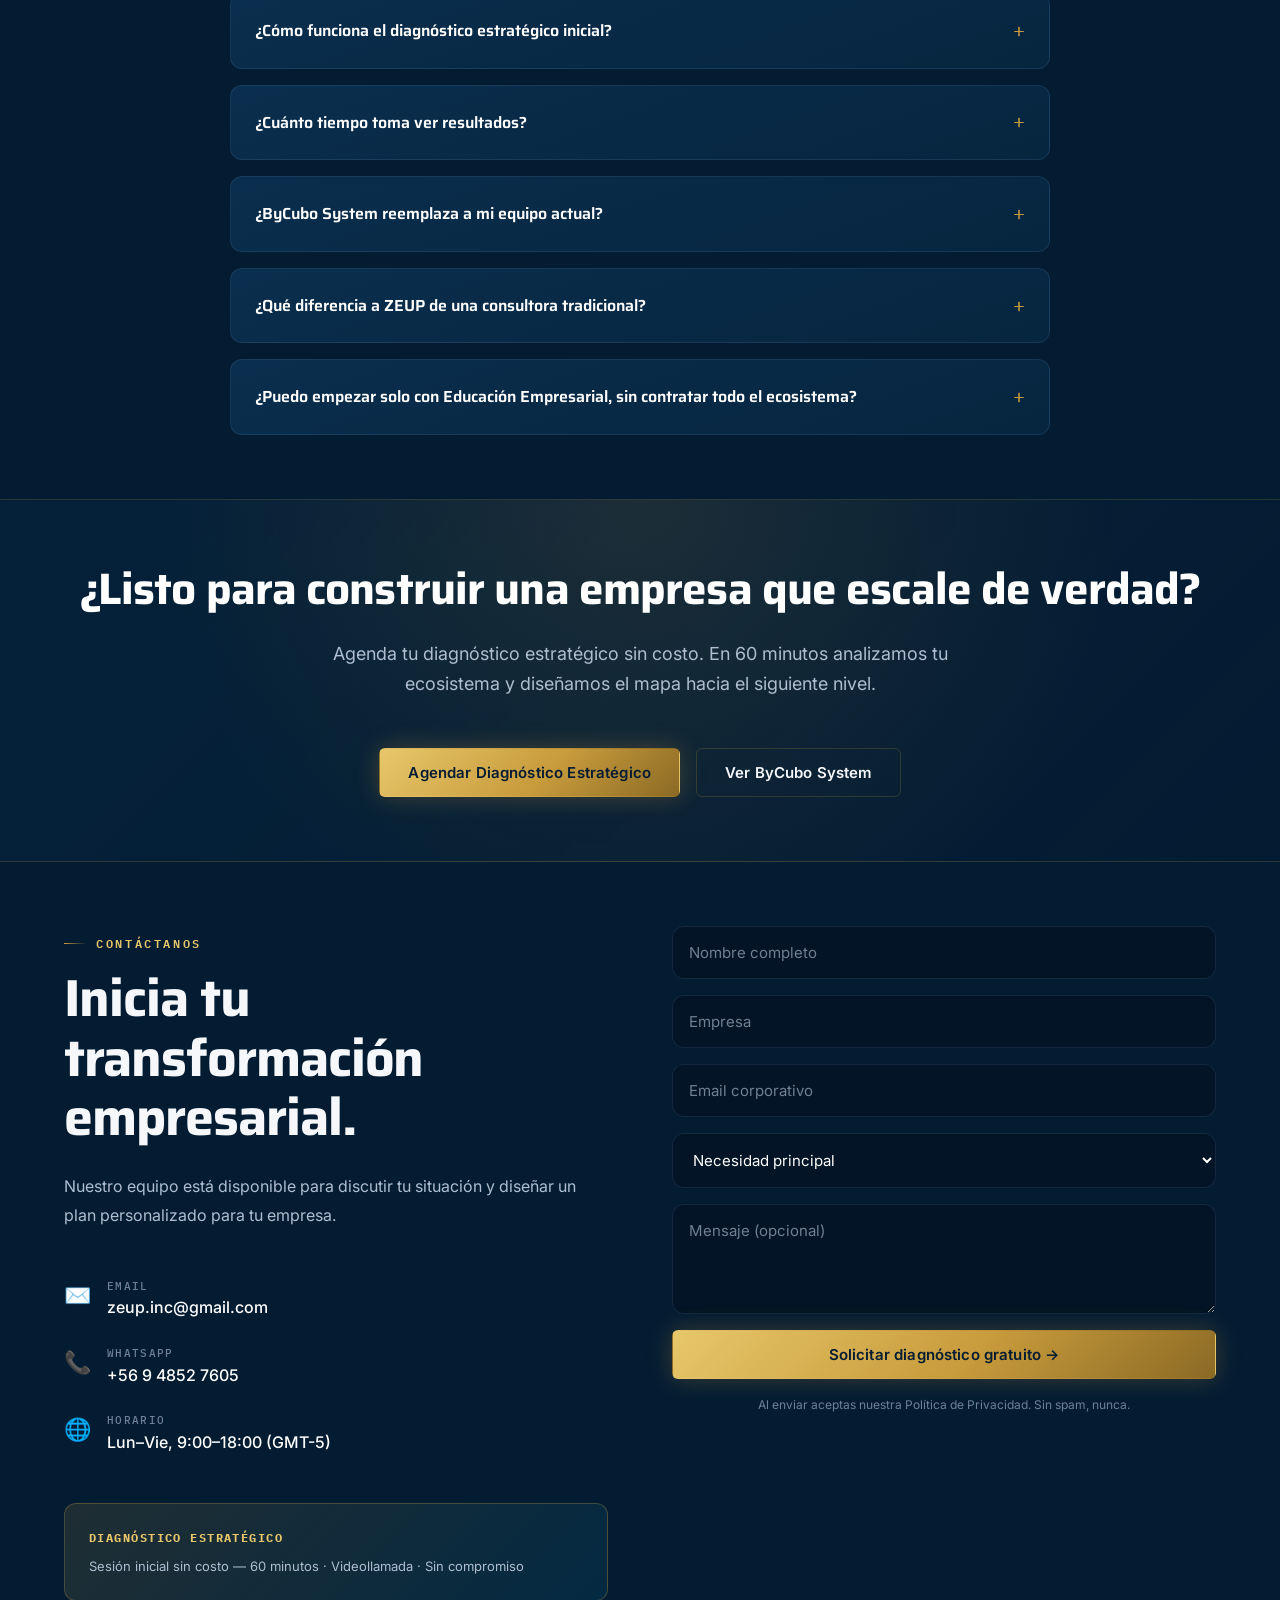
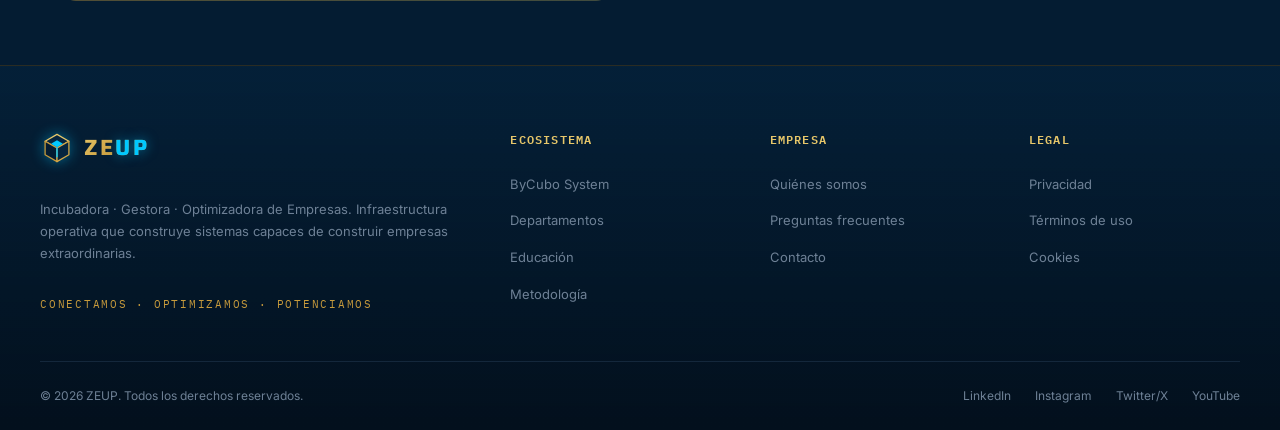
==== commit ee4eb6f6: "Actualizar terminologia oficial de los modulos ByCubo (M01-M11) y datos de contacto reales - ByCubo:" ====
--- a/index.html
+++ b/index.html
@@ -31,7 +31,7 @@
       "url": "https://zeupinc-ps.github.io/ZEUP.INC/index.html",
       "logo": "https://zeupinc-ps.github.io/ZEUP.INC/assets/zeup-logo.jpg",
       "slogan": "Conectamos · Optimizamos · Potenciamos",
-      "email": "hola@zeup.co"
+      "email": "zeup.inc@gmail.com"
     }
     </script>
 </head>
@@ -588,14 +588,14 @@
                             <span class="contact-icon">✉️</span>
                             <div>
                                 <div class="contact-label">Email</div>
-                                <div class="contact-value">hola@zeup.co</div>
+                                <div class="contact-value">zeup.inc@gmail.com</div>
                             </div>
                         </div>
                         <div class="contact-method">
                             <span class="contact-icon">📞</span>
                             <div>
                                 <div class="contact-label">WhatsApp</div>
-                                <div class="contact-value">+1 (555) 000-0000</div>
+                                <div class="contact-value"><a href="https://wa.me/56948527605" target="_blank" rel="noopener" style="color:inherit;text-decoration:none;">+56 9 4852 7605</a></div>
                             </div>
                         </div>
                         <div class="contact-method">
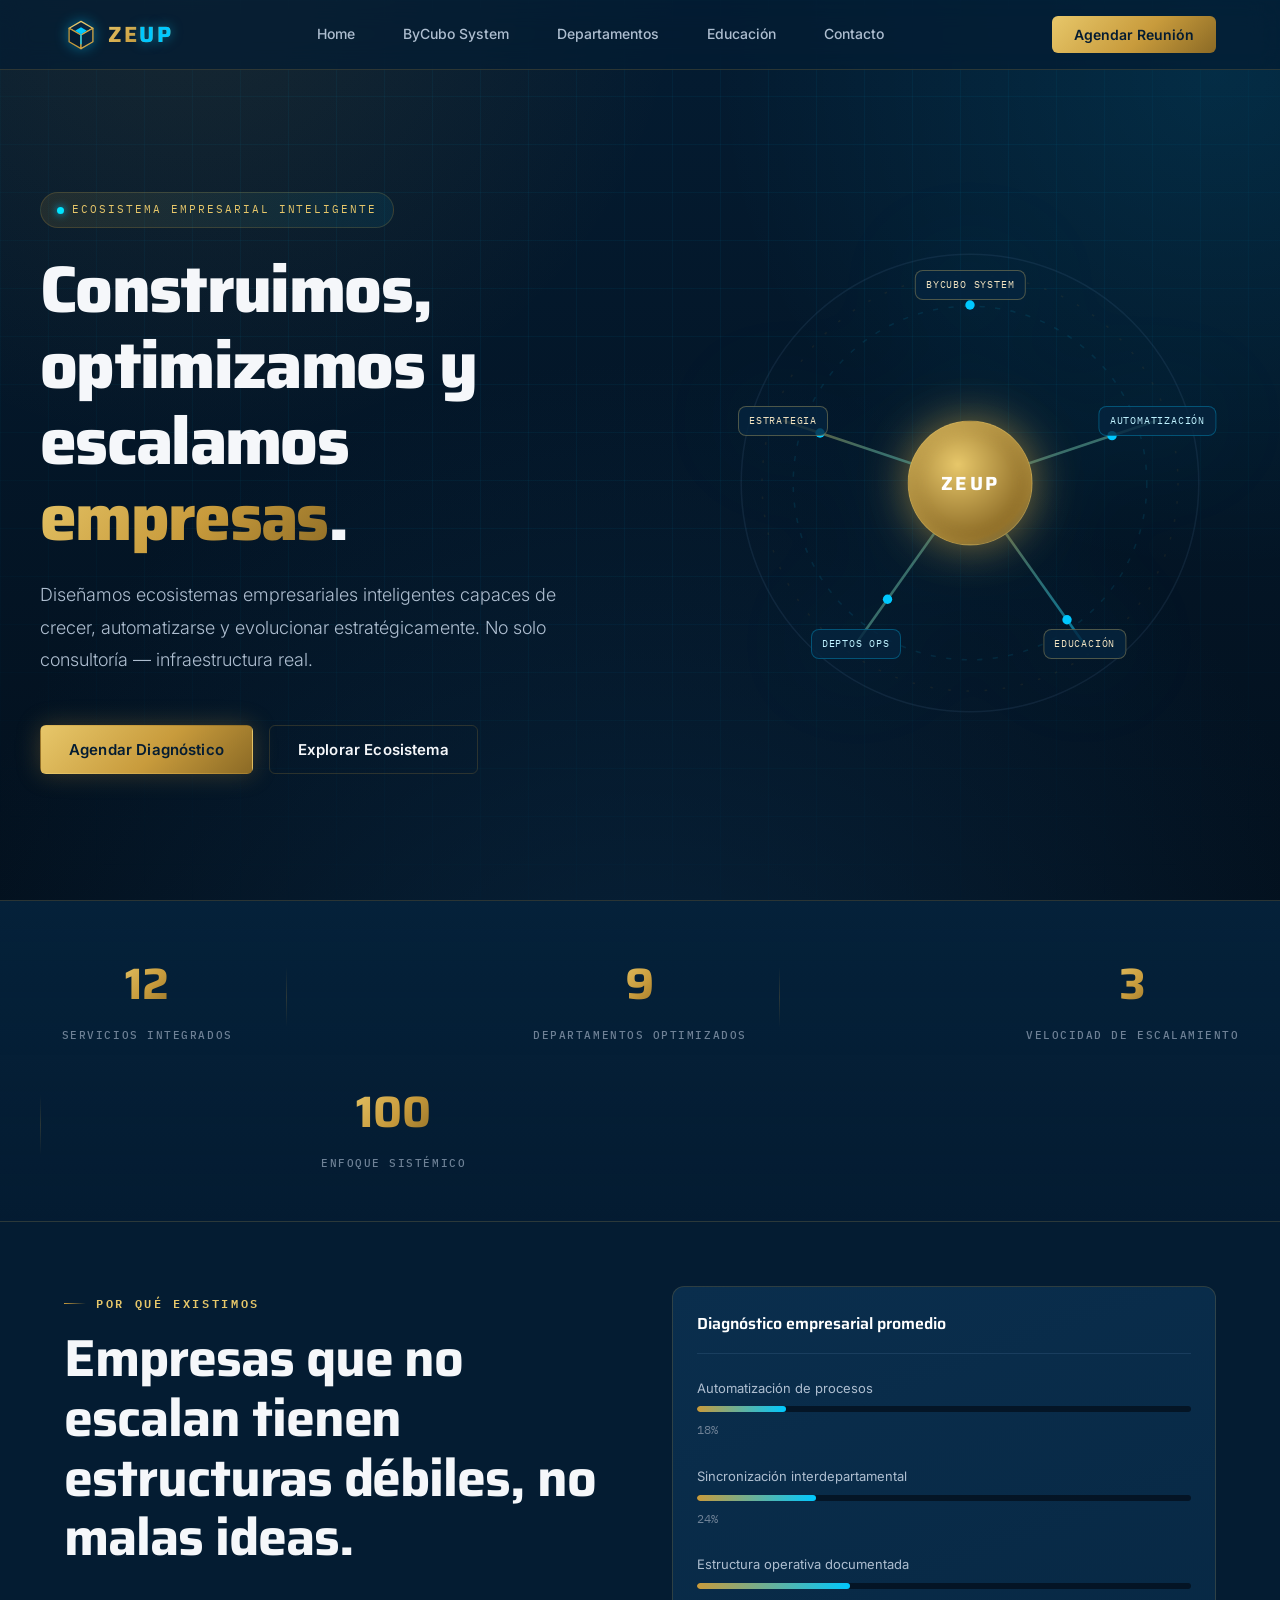
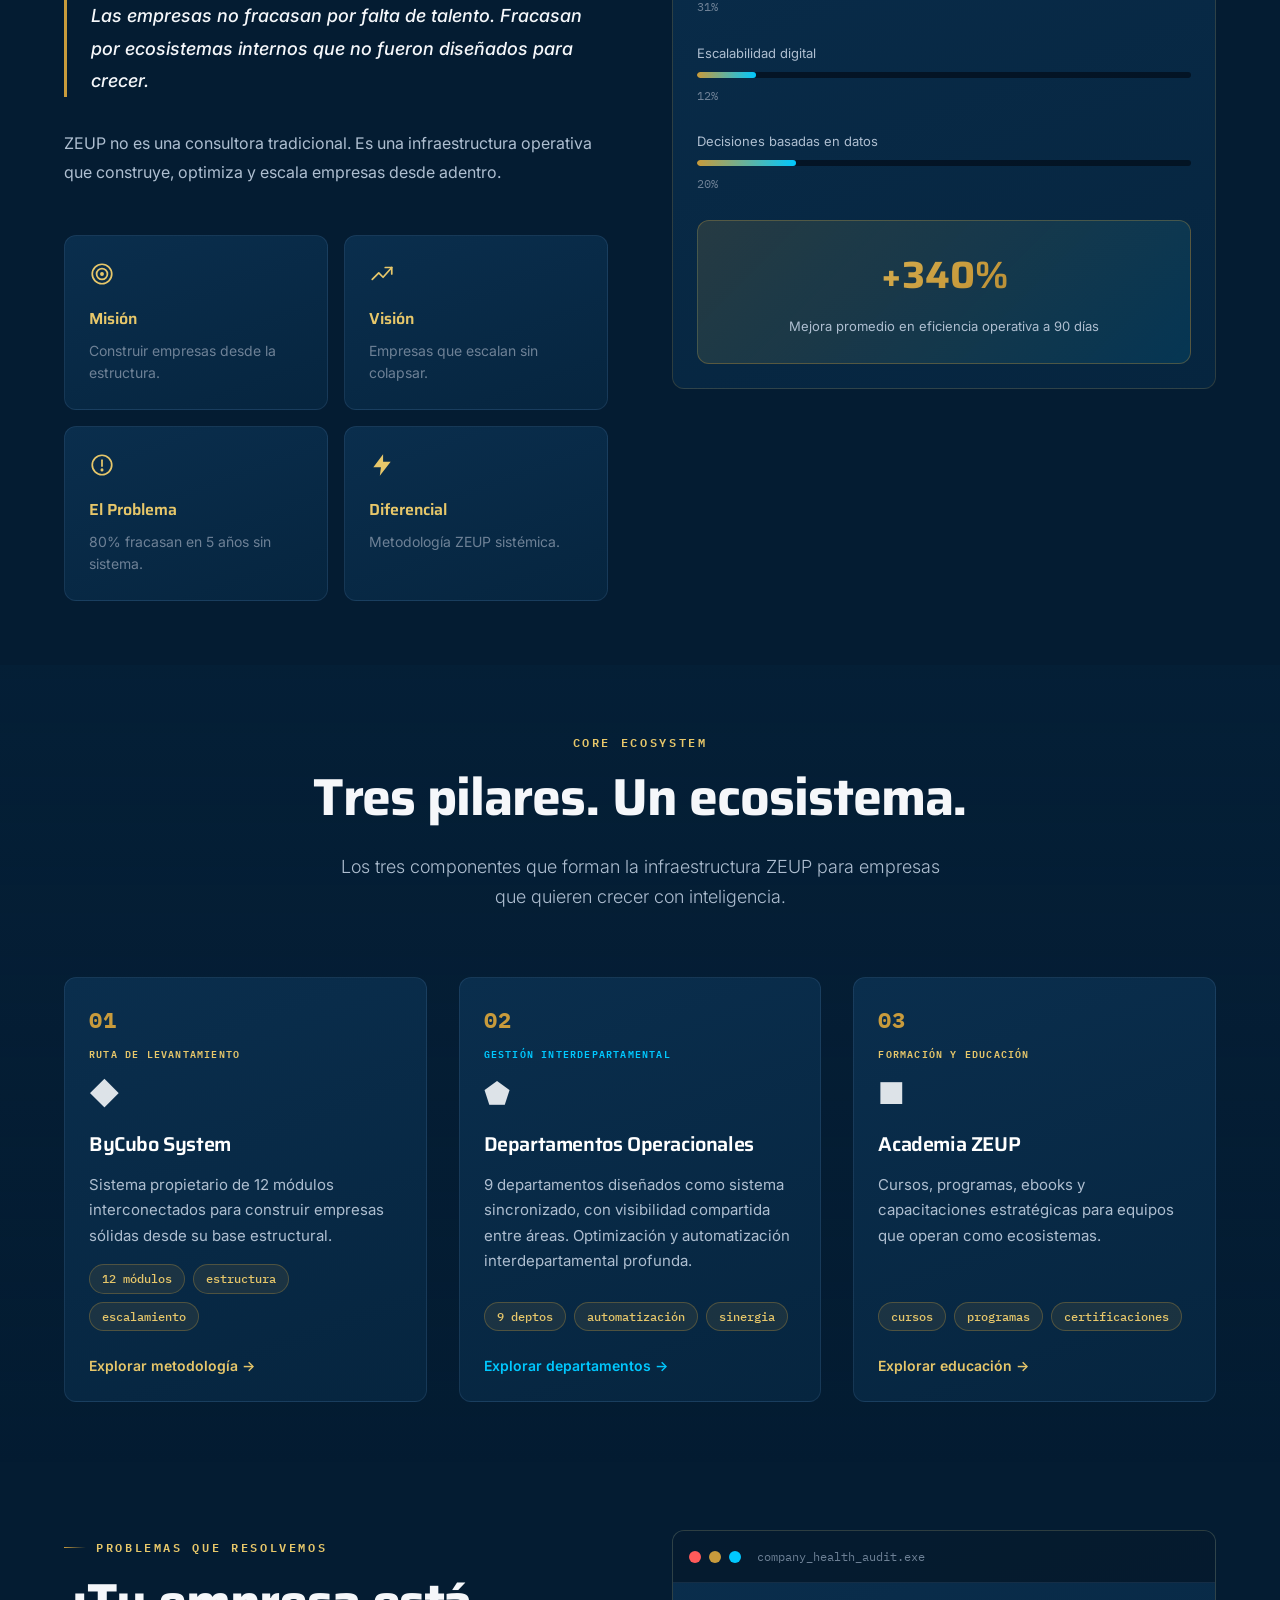
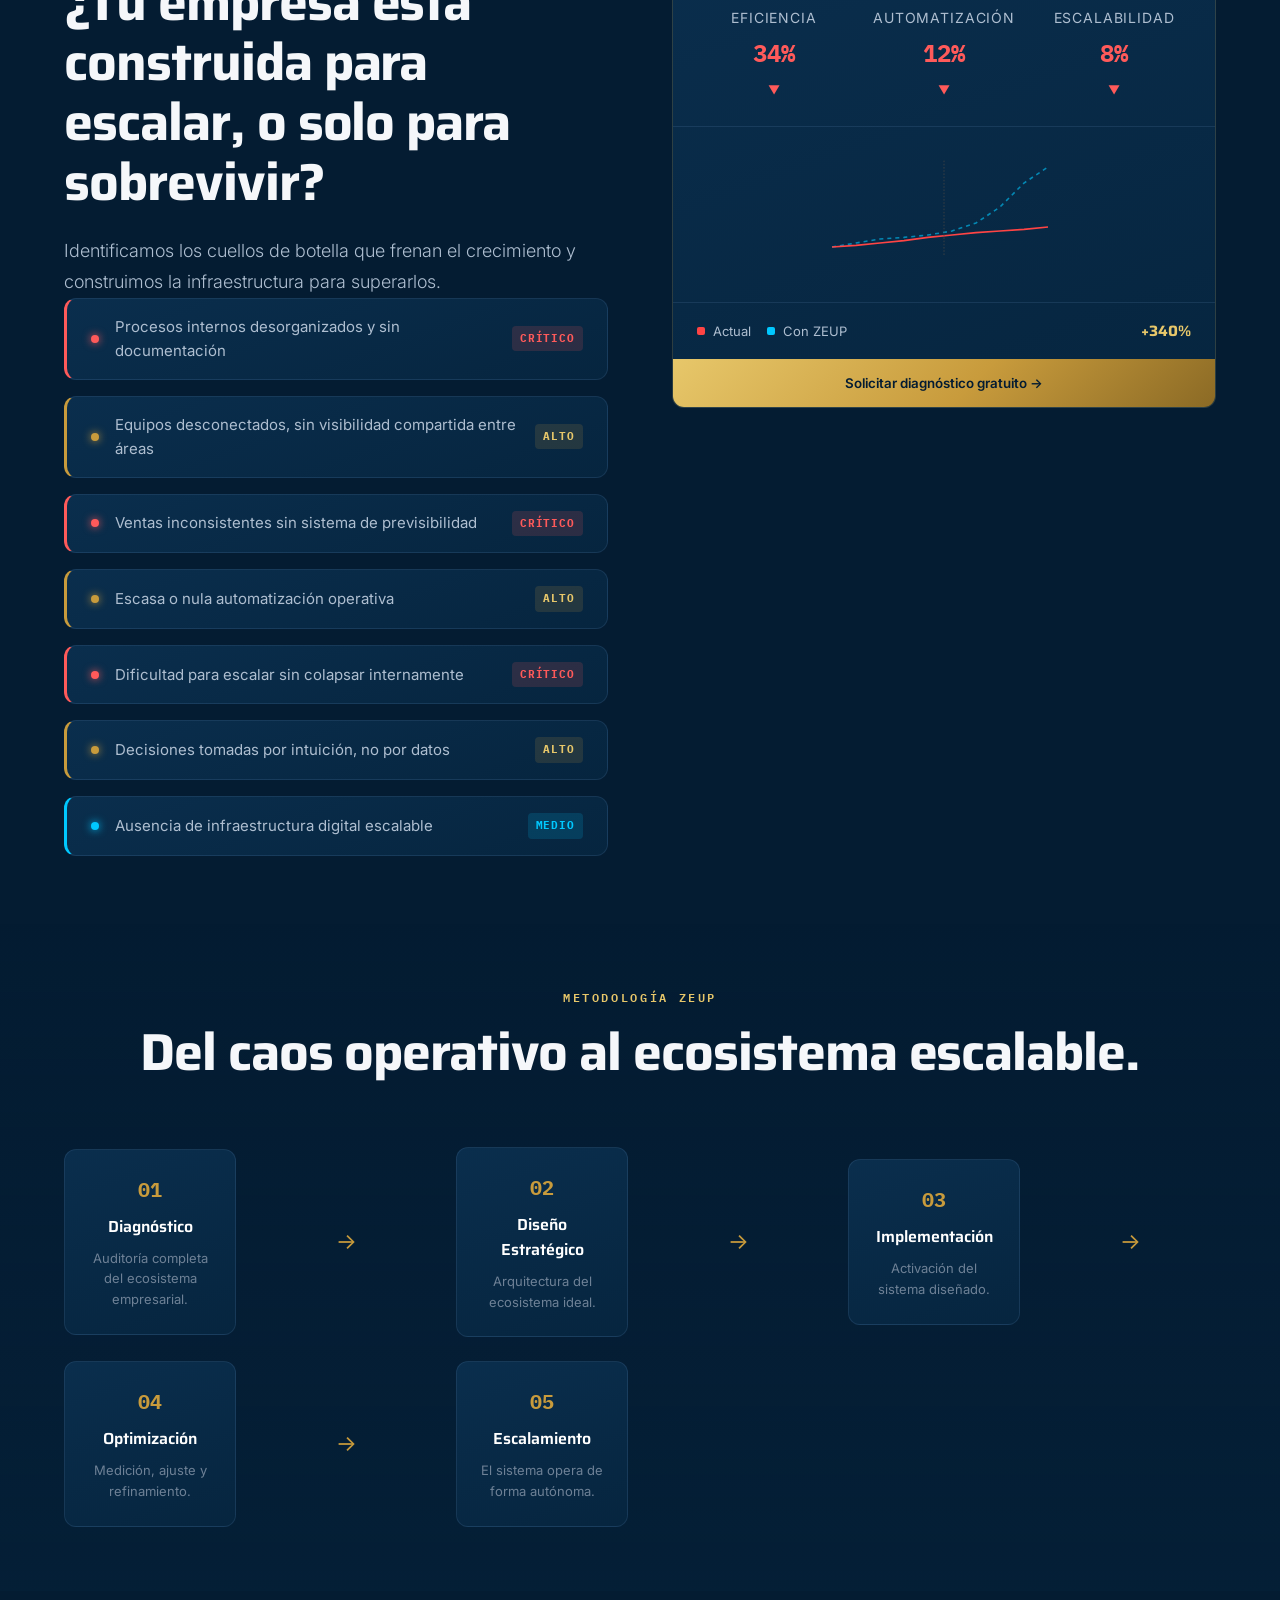
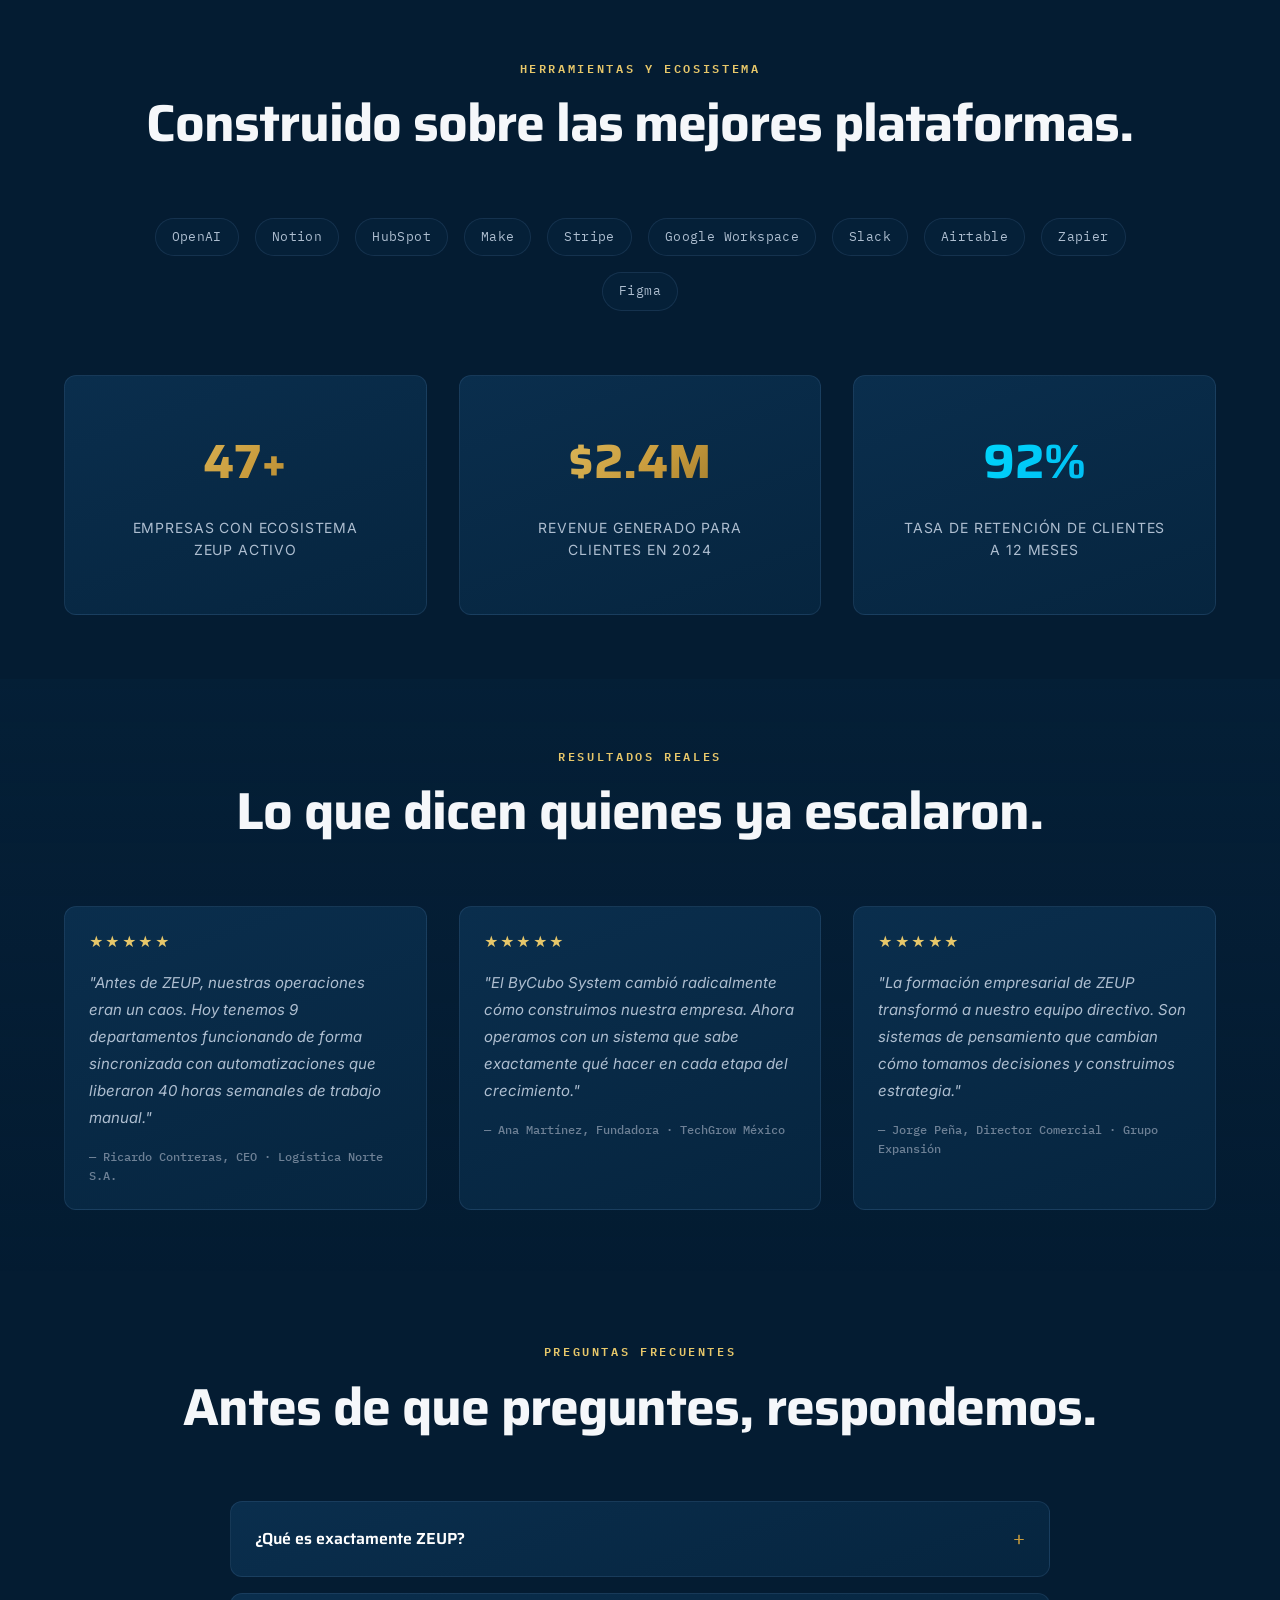
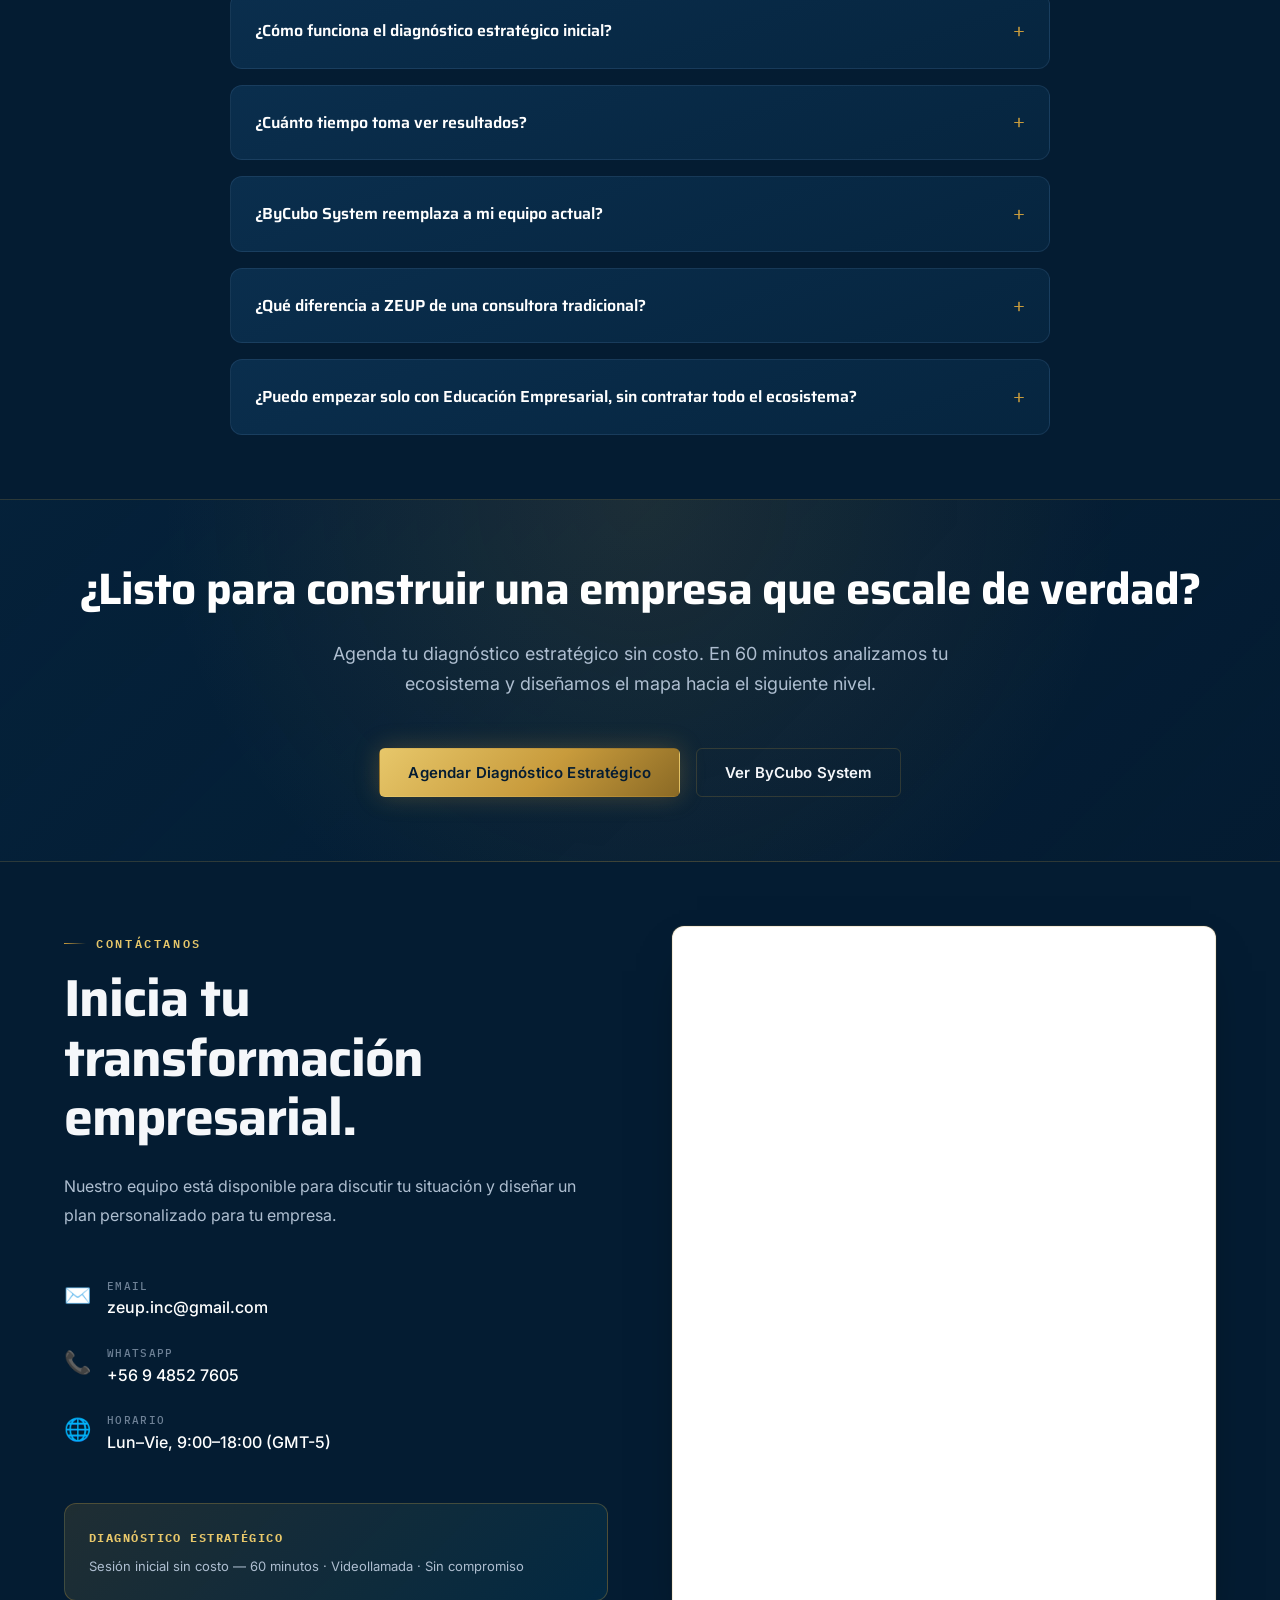
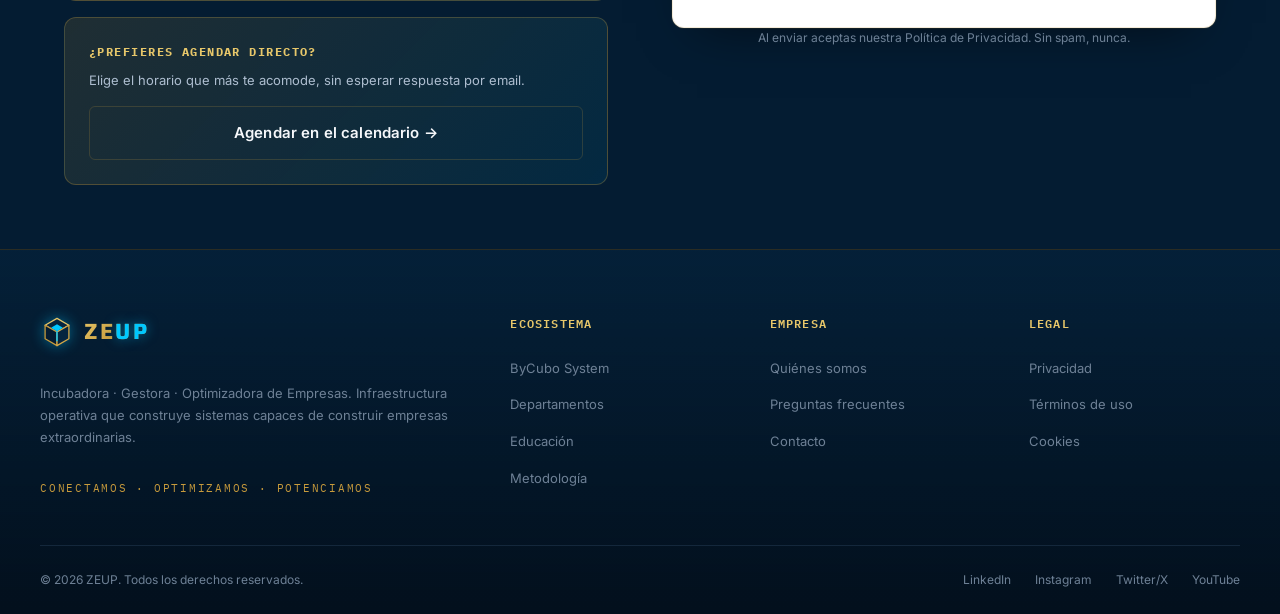
==== commit c67c387e: "Conectar formulario de contacto al Google Form real de ZEUP Se intento primero un formulario persona" ====
--- a/index.html
+++ b/index.html
@@ -611,36 +611,22 @@
                         <strong>DIAGNÓSTICO ESTRATÉGICO</strong>
                         <p>Sesión inicial sin costo — 60 minutos · Videollamada · Sin compromiso</p>
                     </div>
+
+                    <div class="diagnostic-info" style="margin-top: var(--spacing-md);">
+                        <strong>¿PREFIERES AGENDAR DIRECTO?</strong>
+                        <p style="margin-bottom: var(--spacing-md);">Elige el horario que más te acomode, sin esperar respuesta por email.</p>
+                        <a href="https://calendar.app.google/SiYiB4e29dmfdDxHA" target="_blank" rel="noopener" class="btn btn-secondary full-width" style="display:block; text-align:center;">Agendar en el calendario →</a>
+                    </div>
                 </div>
 
                 <div class="contact-right">
-                    <form class="contact-form" id="contactForm">
-                        <div class="form-group">
-                            <input type="text" placeholder="Nombre completo" required>
-                        </div>
-                        <div class="form-group">
-                            <input type="text" placeholder="Empresa" required>
-                        </div>
-                        <div class="form-group">
-                            <input type="email" placeholder="Email corporativo" required>
-                        </div>
-                        <div class="form-group">
-                            <select required>
-                                <option value="">Necesidad principal</option>
-                                <option value="estructurar">Estructurar empresa</option>
-                                <option value="optimizar">Optimizar operaciones</option>
-                                <option value="automatizar">Automatizar procesos</option>
-                                <option value="escalar">Escalar sin perder control</option>
-                                <option value="bycubo">Implementar ByCubo</option>
-                                <option value="educacion">Educación empresarial</option>
-                            </select>
-                        </div>
-                        <div class="form-group">
-                            <textarea placeholder="Mensaje (opcional)" rows="4"></textarea>
-                        </div>
-                        <button type="submit" class="btn btn-primary full-width">Solicitar diagnóstico gratuito →</button>
-                        <p class="form-legal">Al enviar aceptas nuestra Política de Privacidad. Sin spam, nunca.</p>
-                    </form>
+                    <div class="gform-embed-wrapper">
+                        <iframe
+                            src="https://docs.google.com/forms/d/e/1FAIpQLSfVP00sFUSuCAmDDLxaTiylIKsNEjTJ9ZKSxLFGu9rbH3KAYA/viewform?embedded=true"
+                            width="100%" height="700" frameborder="0" marginheight="0" marginwidth="0"
+                            title="Formulario de contacto ZEUP">Cargando formulario…</iframe>
+                    </div>
+                    <p class="form-legal">Al enviar aceptas nuestra Política de Privacidad. Sin spam, nunca.</p>
                 </div>
             </div>
         </div>
--- a/styles.css
+++ b/styles.css
@@ -890,6 +890,15 @@
 }
 .form-legal { font-size: 12px; color: var(--color-text-tertiary); text-align: center; }
 
+.gform-embed-wrapper {
+    border: 1px solid var(--color-border);
+    border-radius: var(--radius-md);
+    overflow: hidden;
+    background: #fff;
+    box-shadow: 0 0 0 1px rgba(200,155,60,0.08), 0 20px 50px -25px rgba(0,0,0,0.6);
+}
+.gform-embed-wrapper iframe { display: block; border: none; }
+
 /* ━━━━━━━━━━━━━━━━━━━━━━━━━━━━━━━━━━━━━━━━━━━━━━━━━━━━━━━━━━━━━━━━━━ */
 /* FOOTER */
 /* ━━━━━━━━━━━━━━━━━━━━━━━━━━━━━━━━━━━━━━━━━━━━━━━━━━━━━━━━━━━━━━━━━━ */
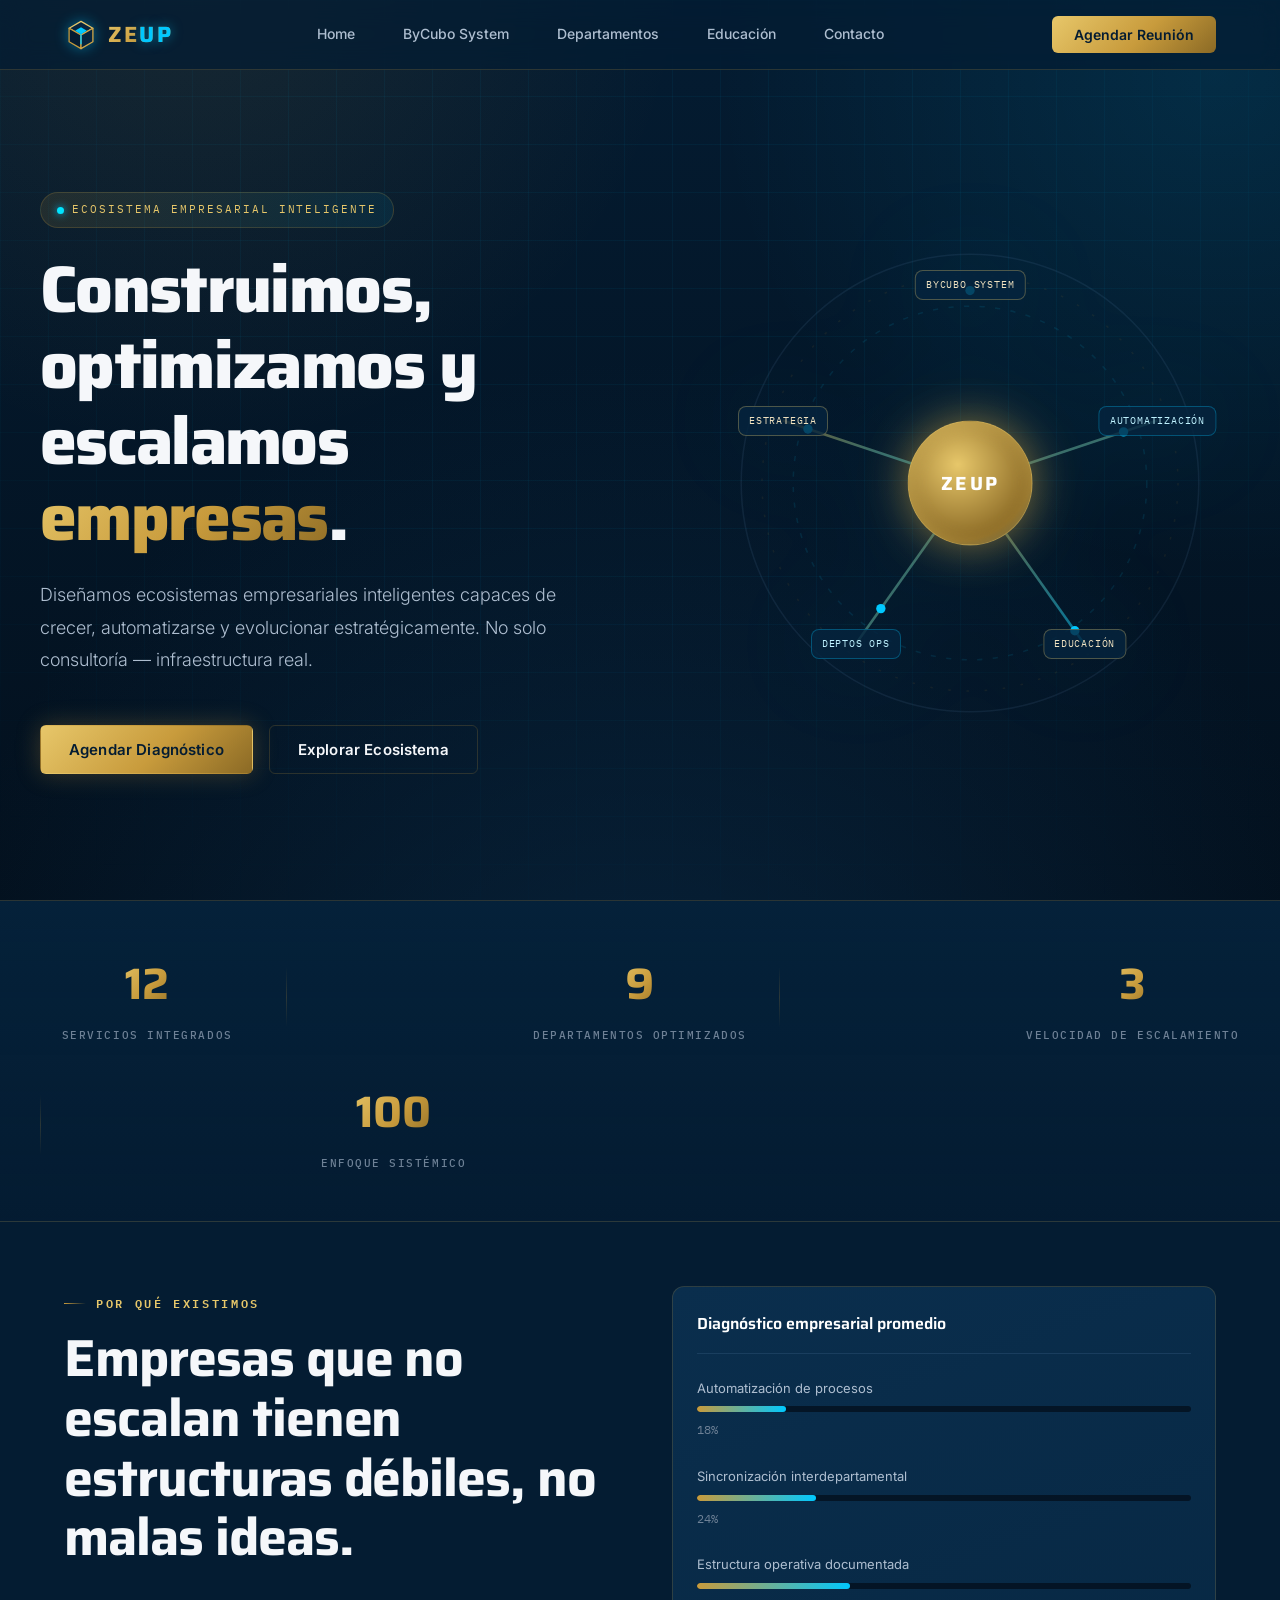
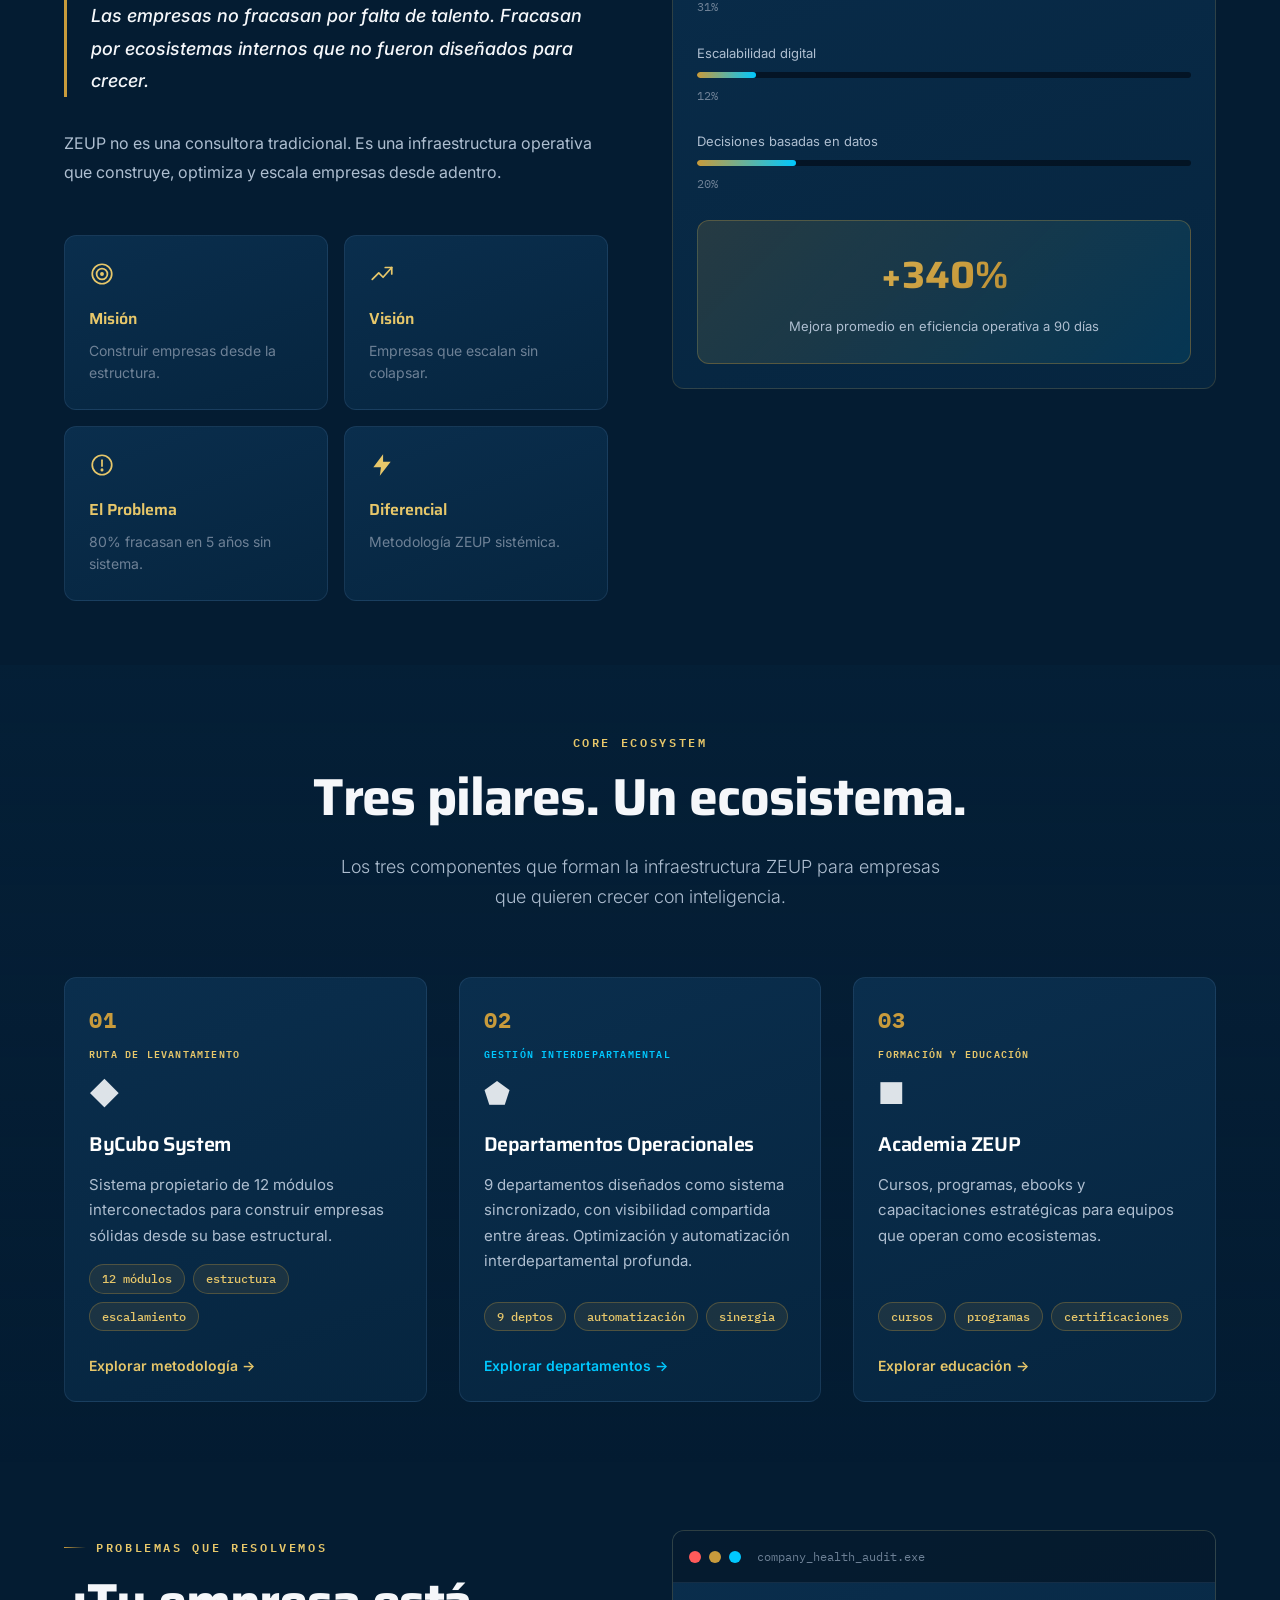
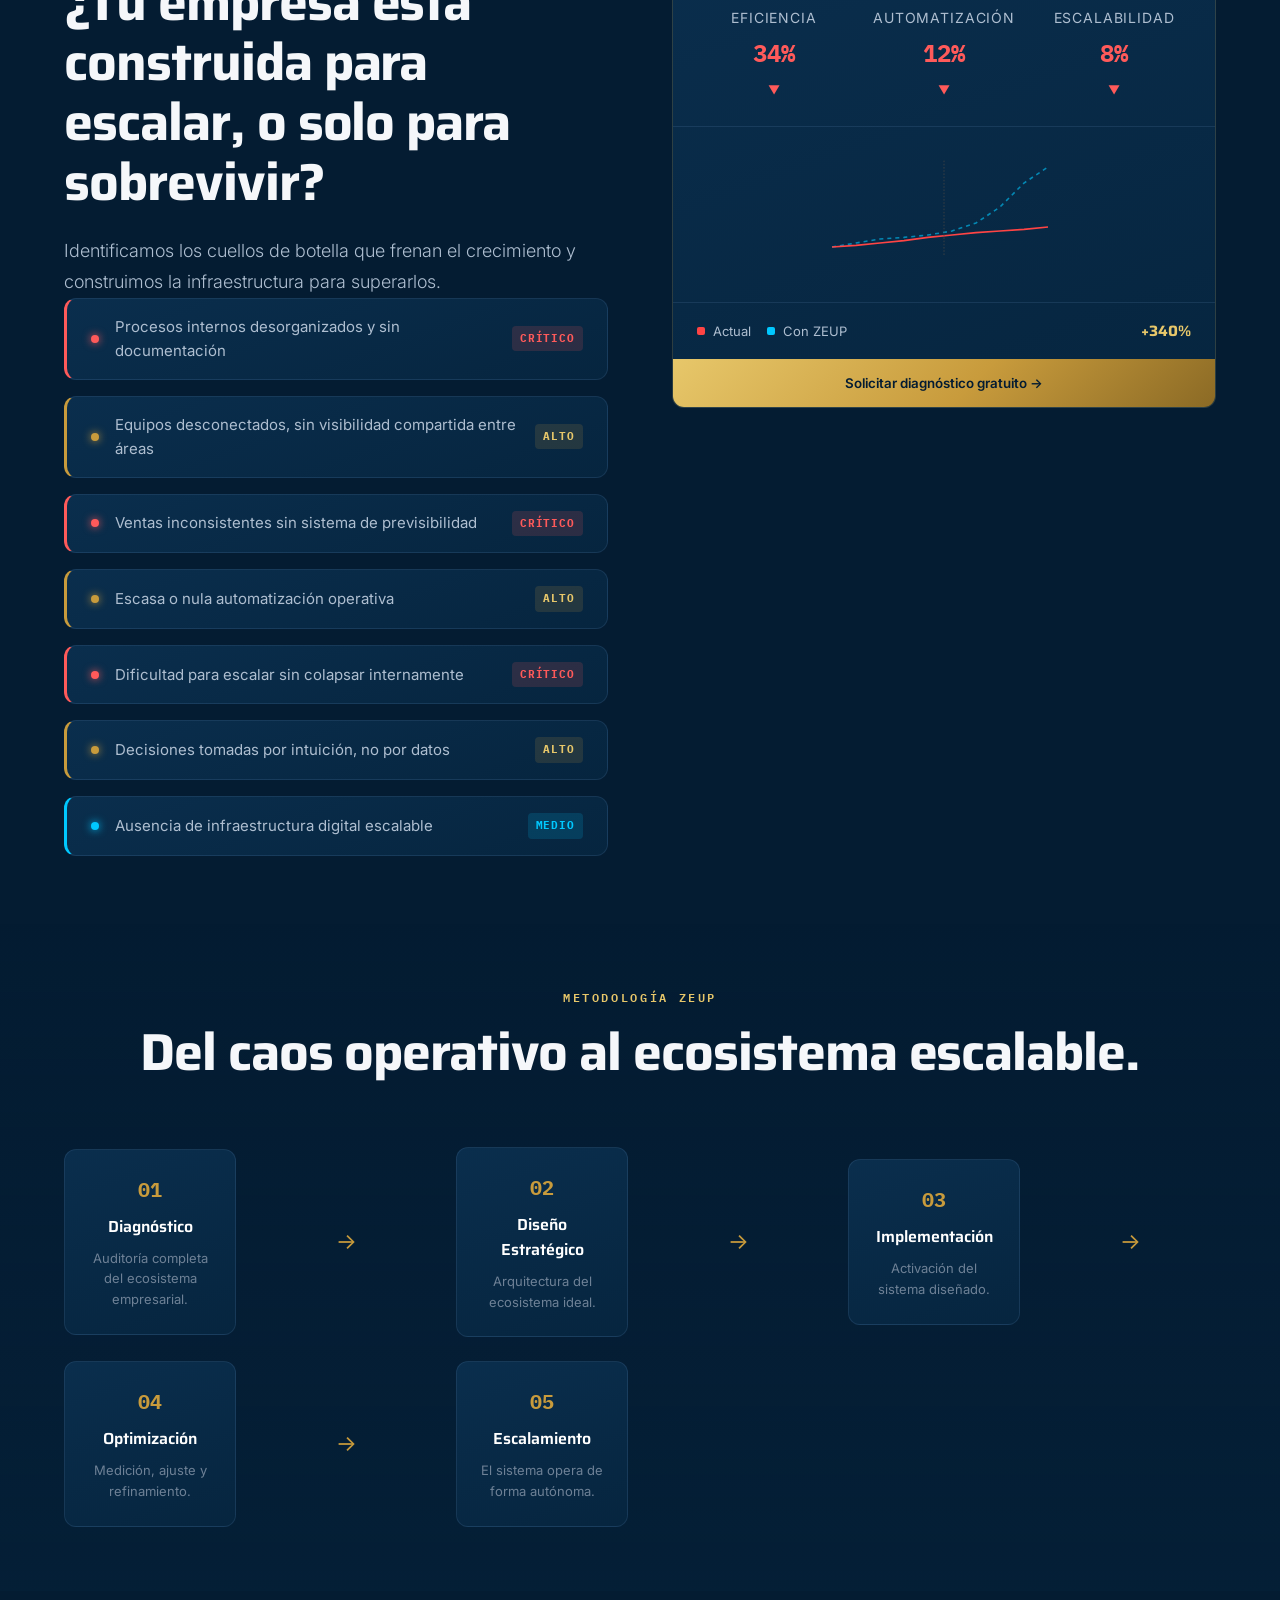
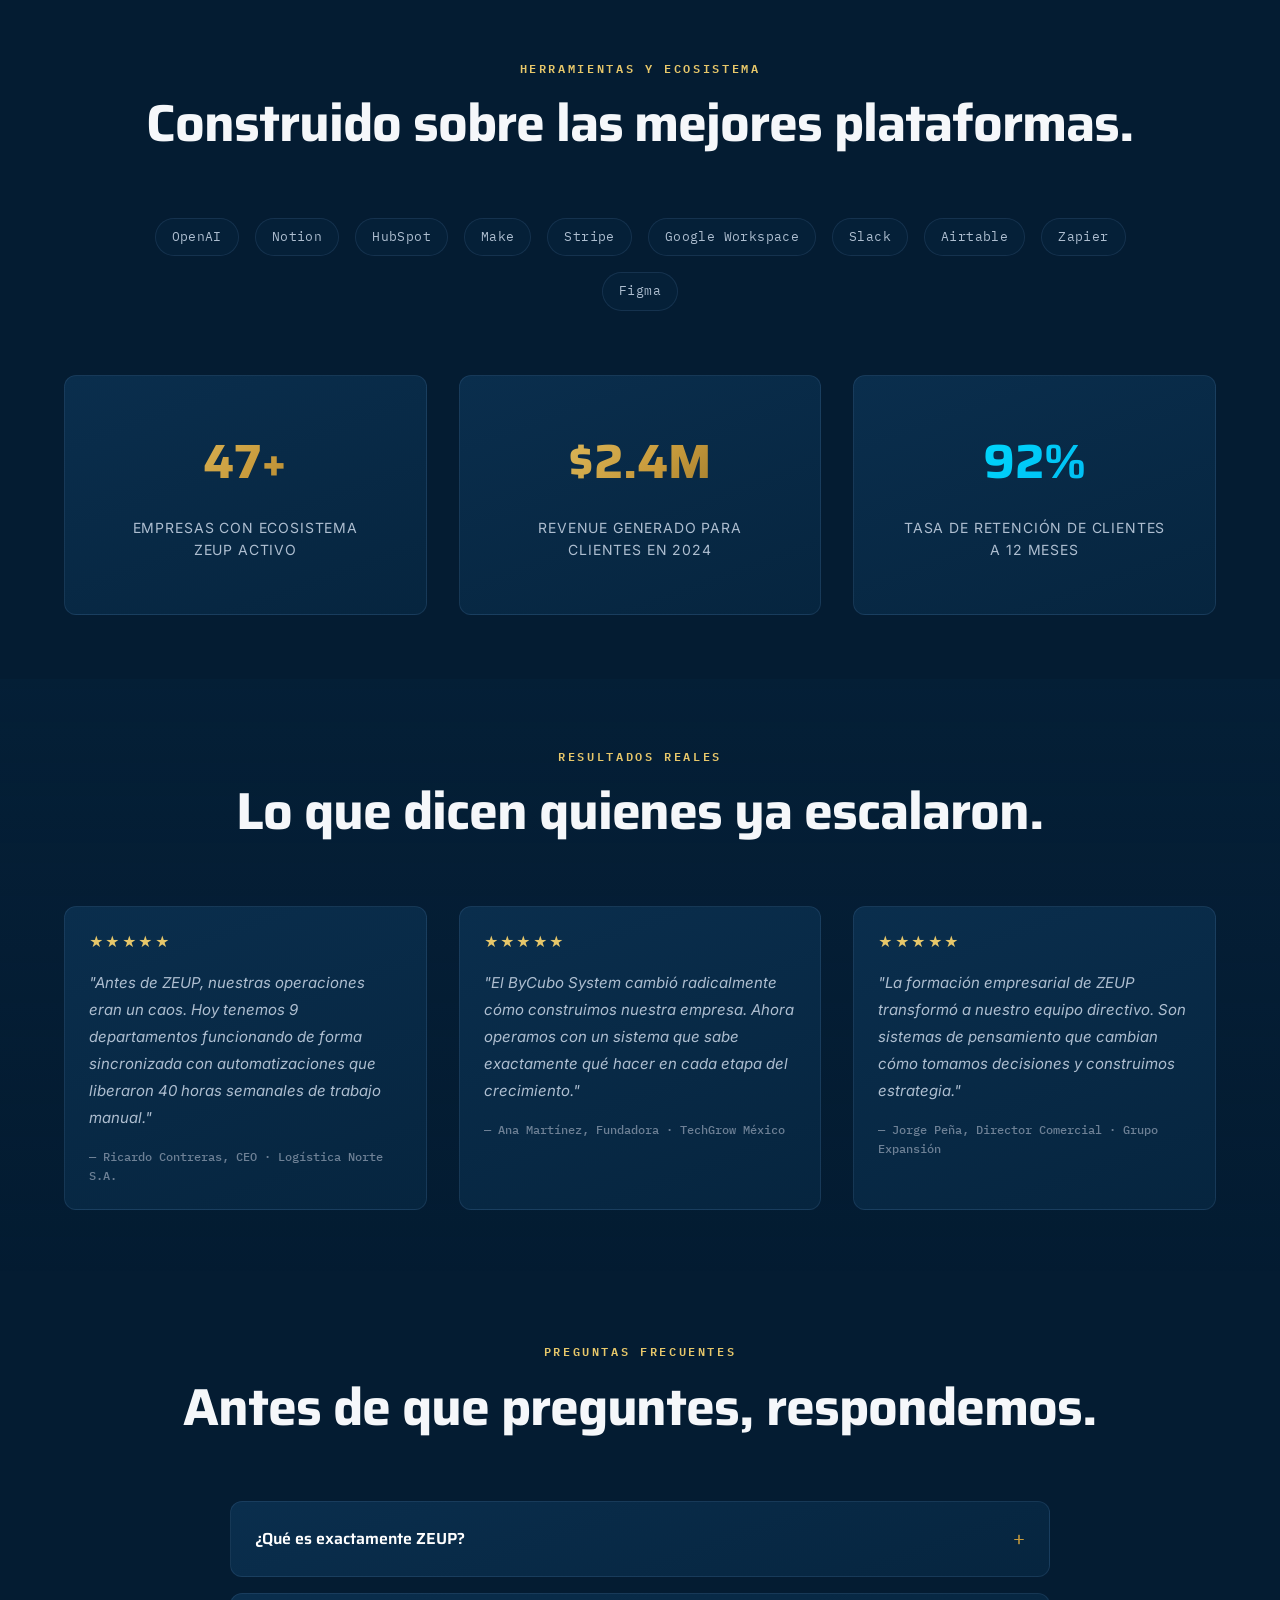
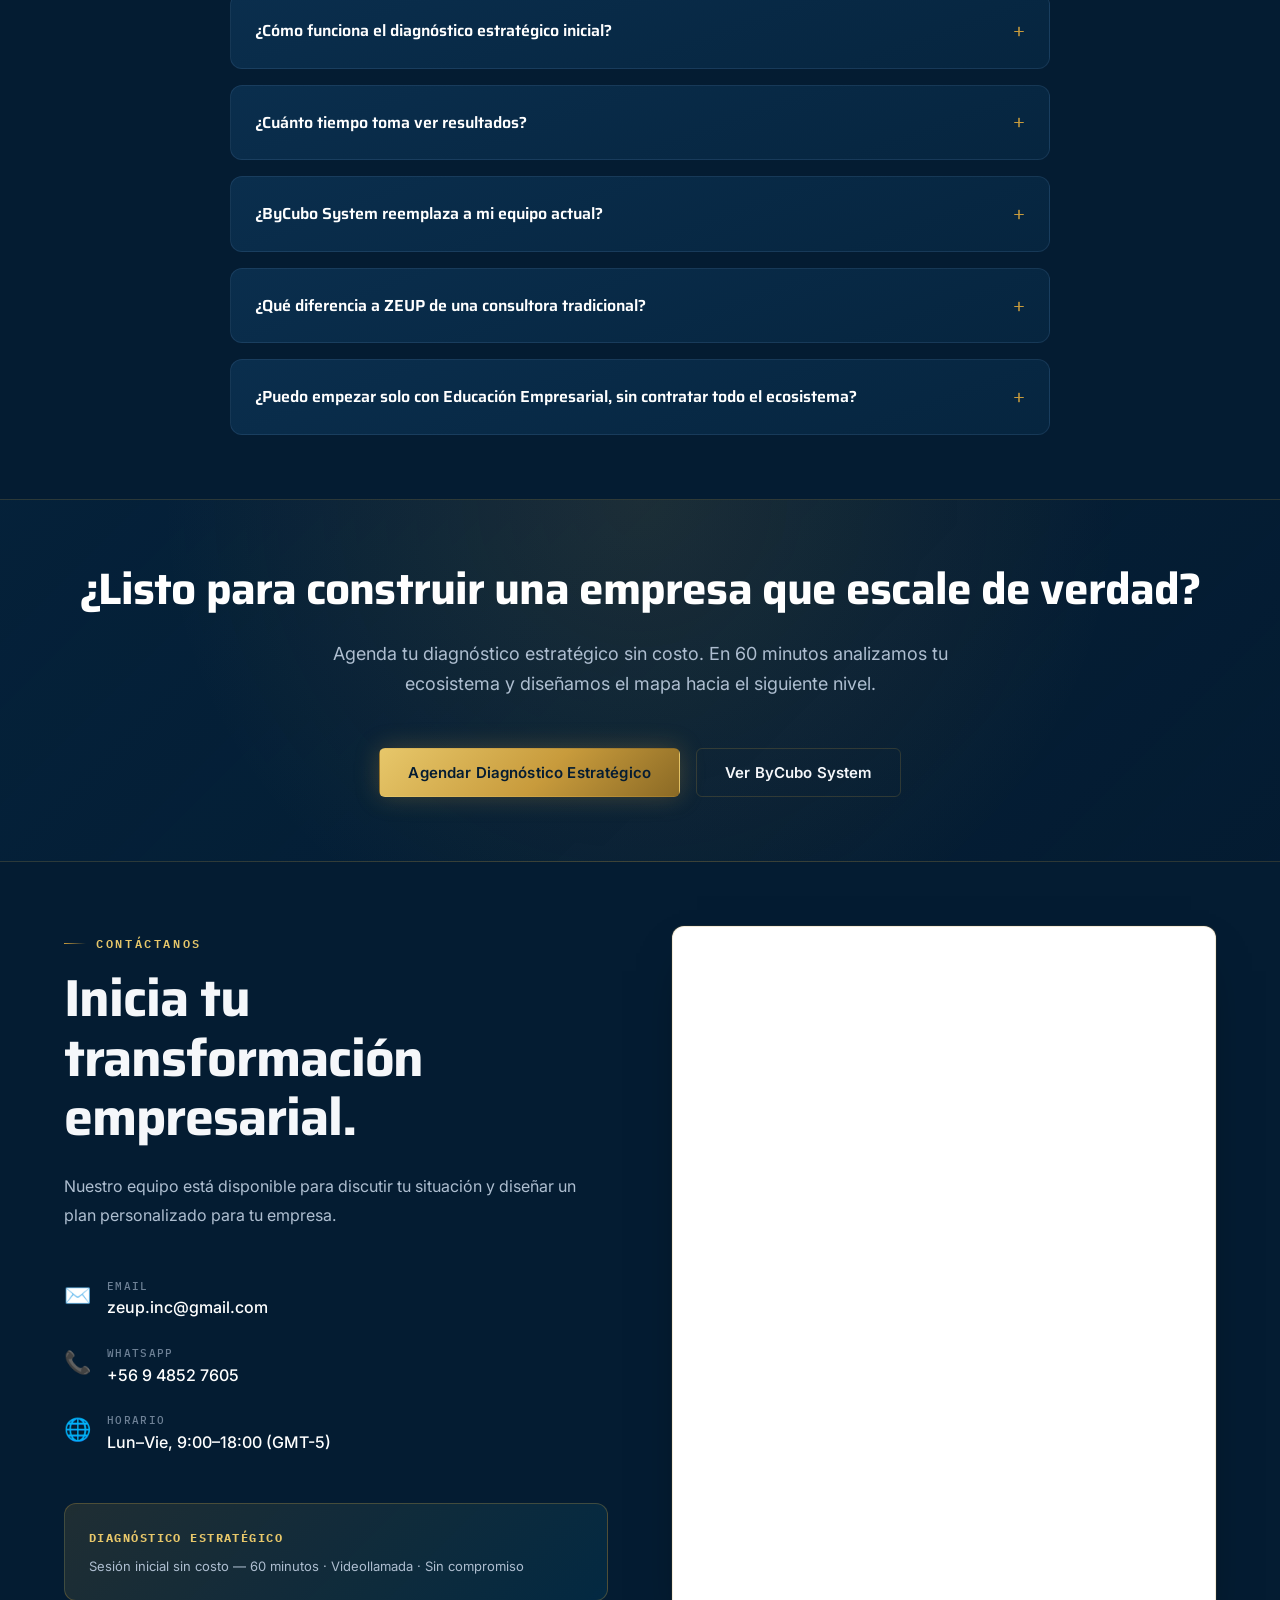
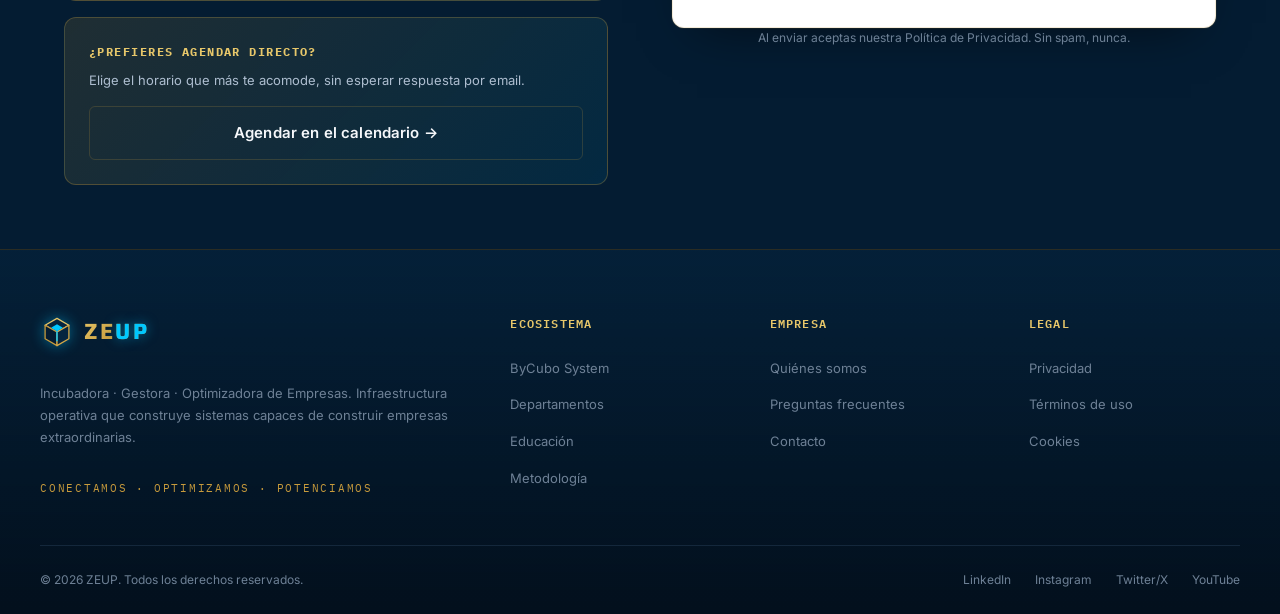
==== commit 08e064f2: "Usar el Google Form corporativo real y corregir M12 de ByCubo - Reemplazar el Google Form (era una c" ====
--- a/index.html
+++ b/index.html
@@ -622,7 +622,7 @@
                 <div class="contact-right">
                     <div class="gform-embed-wrapper">
                         <iframe
-                            src="https://docs.google.com/forms/d/e/1FAIpQLSfVP00sFUSuCAmDDLxaTiylIKsNEjTJ9ZKSxLFGu9rbH3KAYA/viewform?embedded=true"
+                            src="https://docs.google.com/forms/d/e/1FAIpQLSddSGGjhJ5vQLCIkPA4ugmBj5QuSGv_bSl5R7iptdbyn9bMTw/viewform?embedded=true"
                             width="100%" height="700" frameborder="0" marginheight="0" marginwidth="0"
                             title="Formulario de contacto ZEUP">Cargando formulario…</iframe>
                     </div>
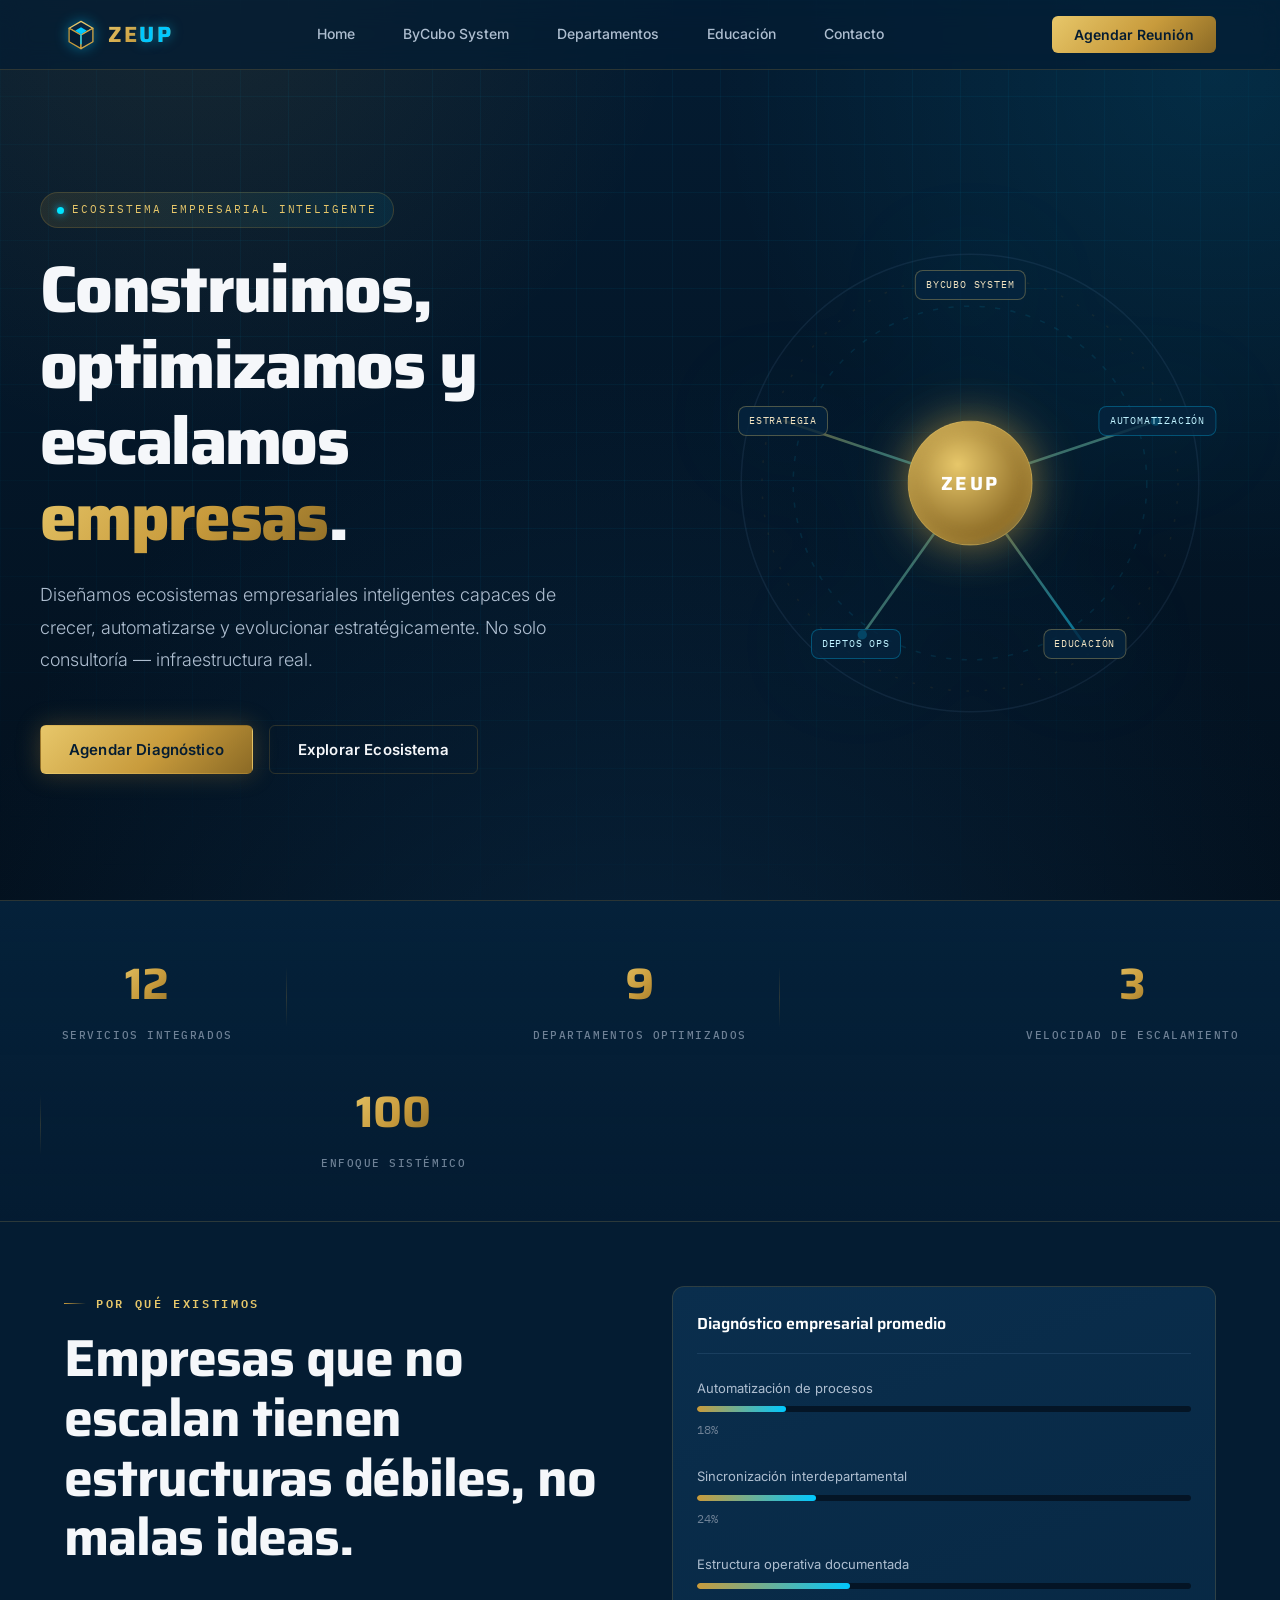
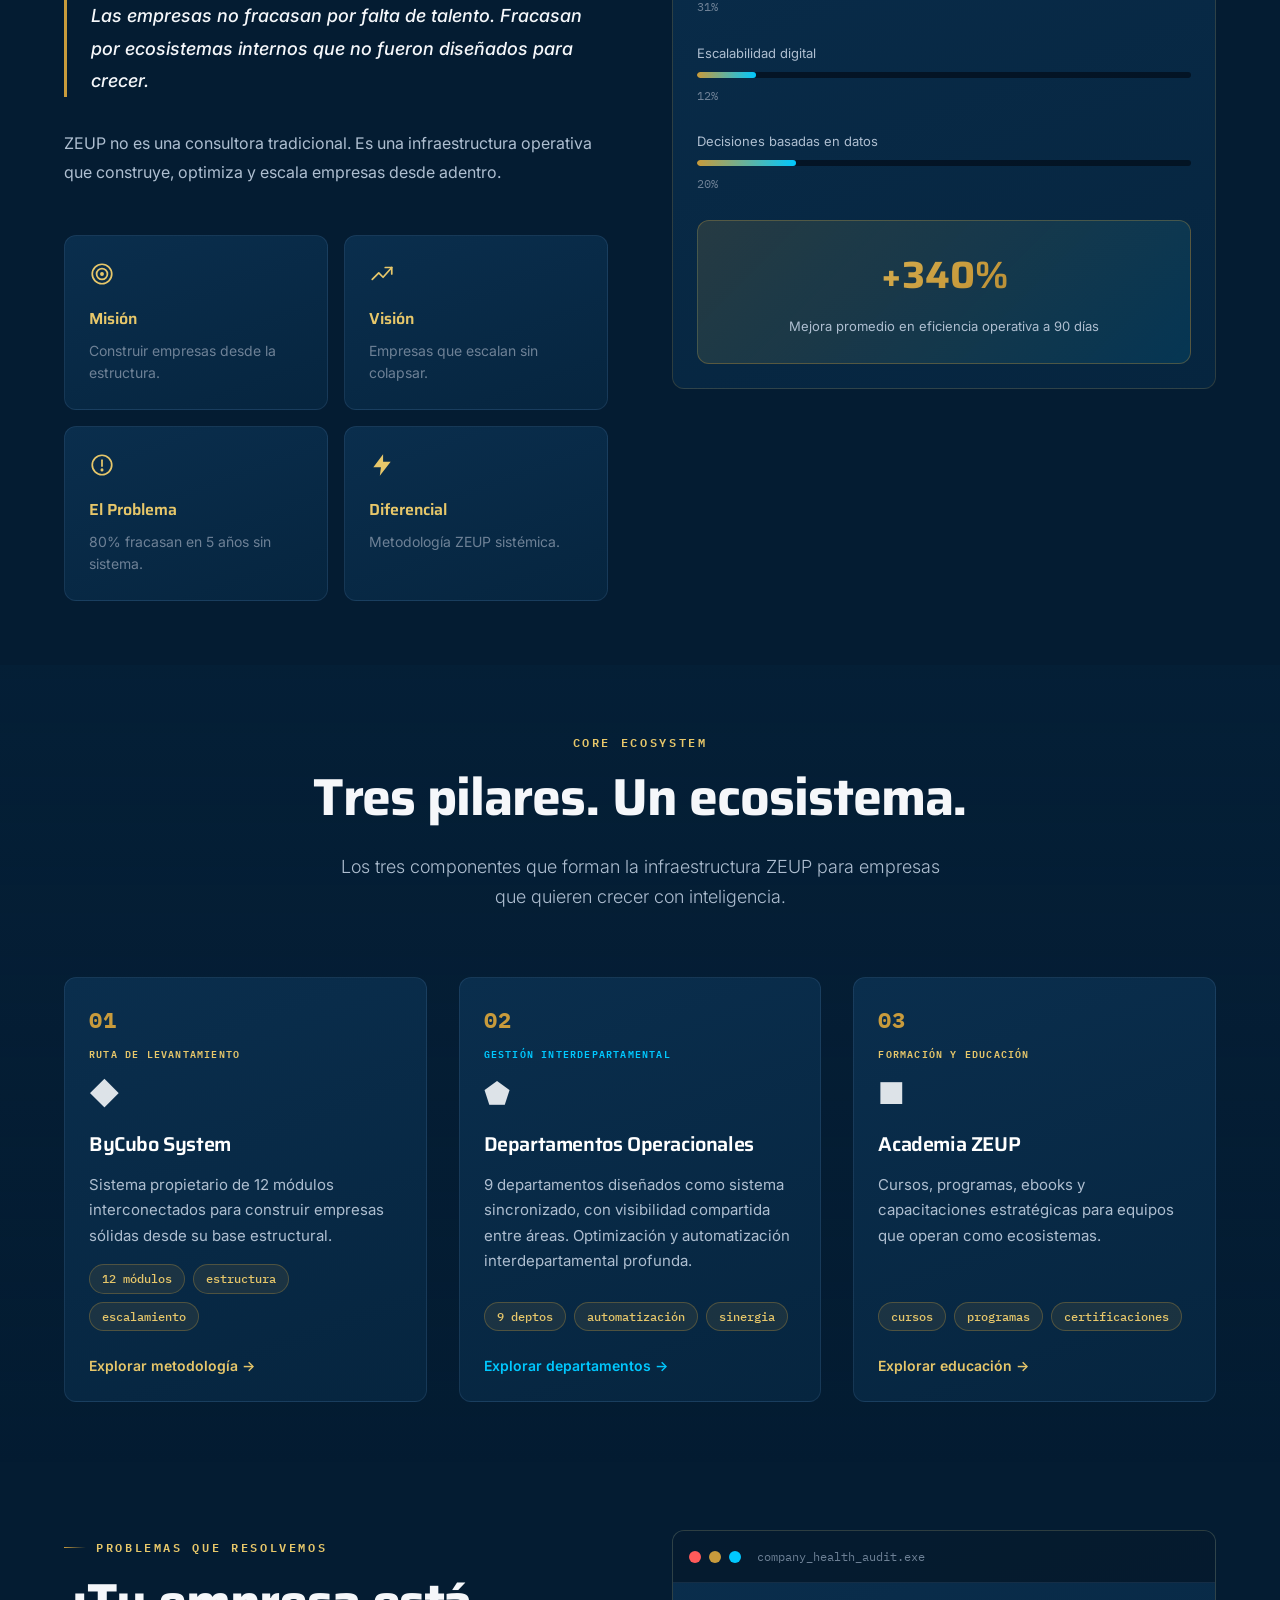
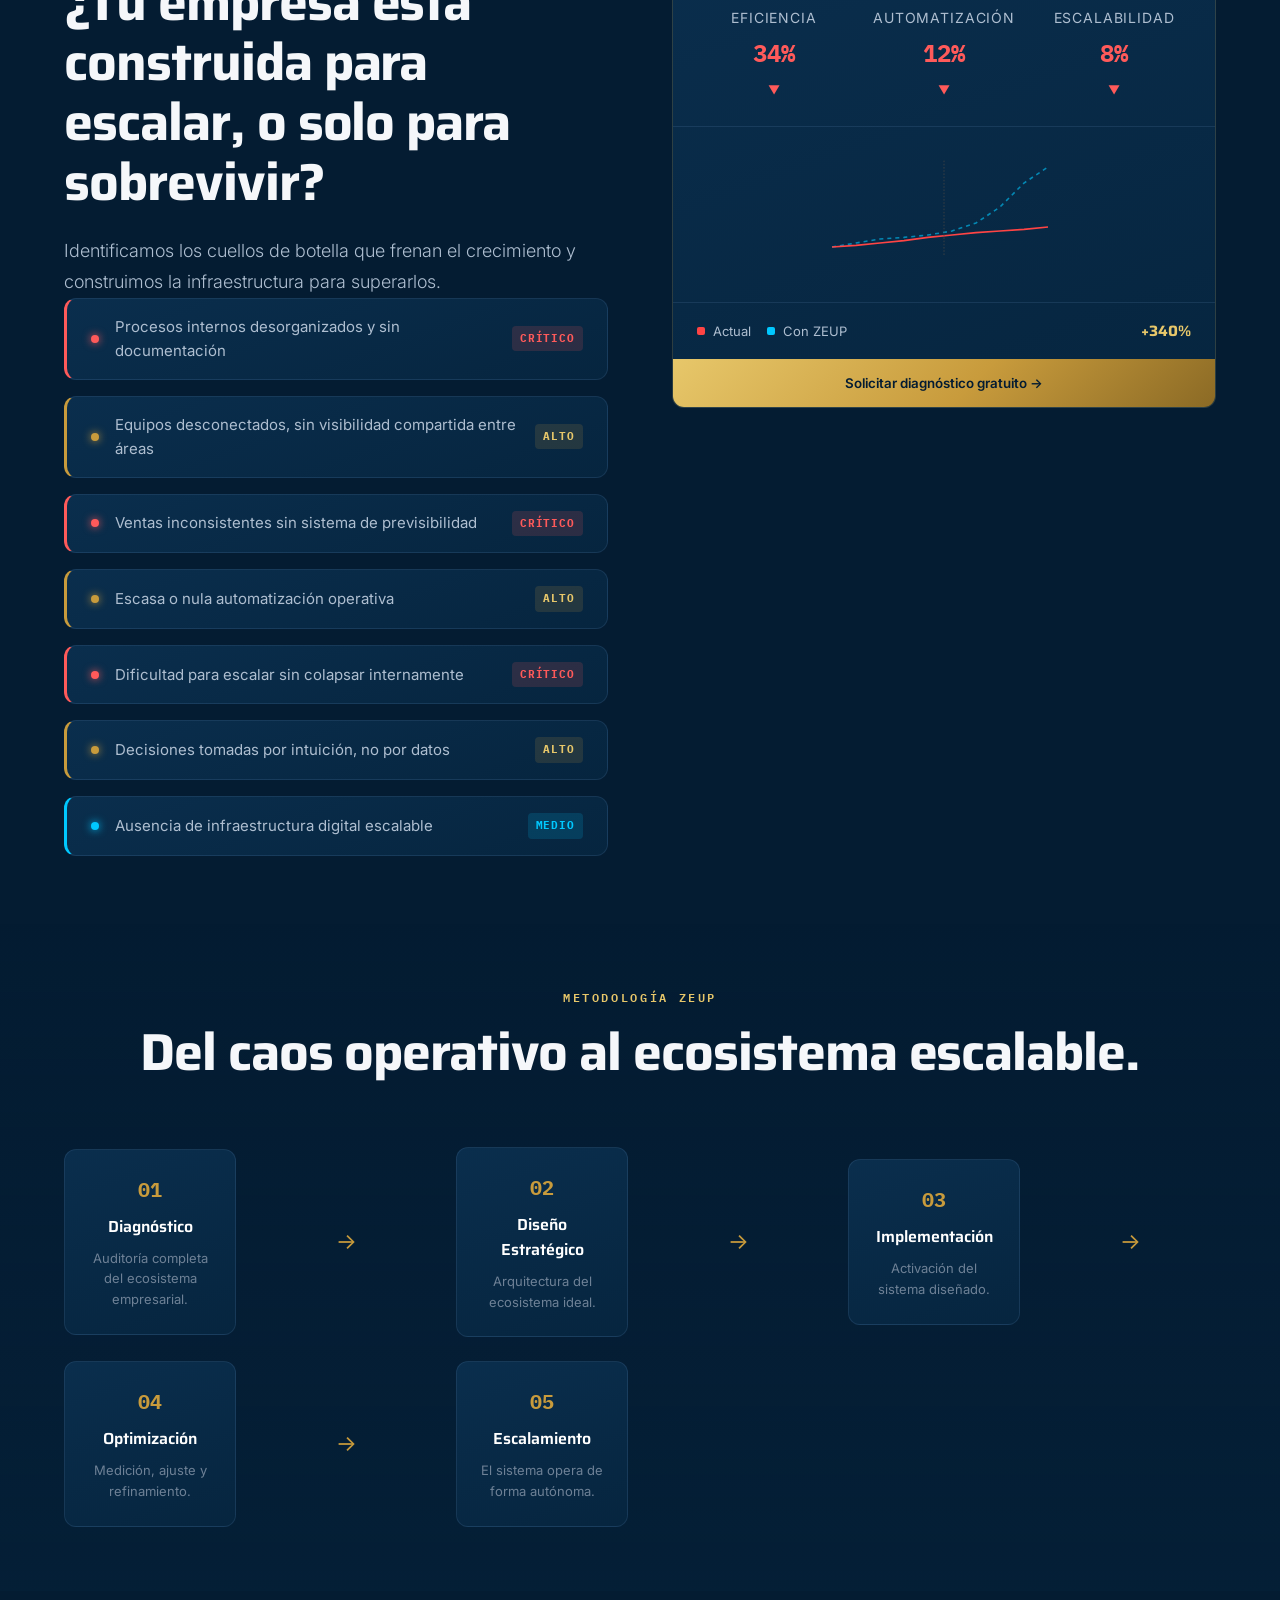
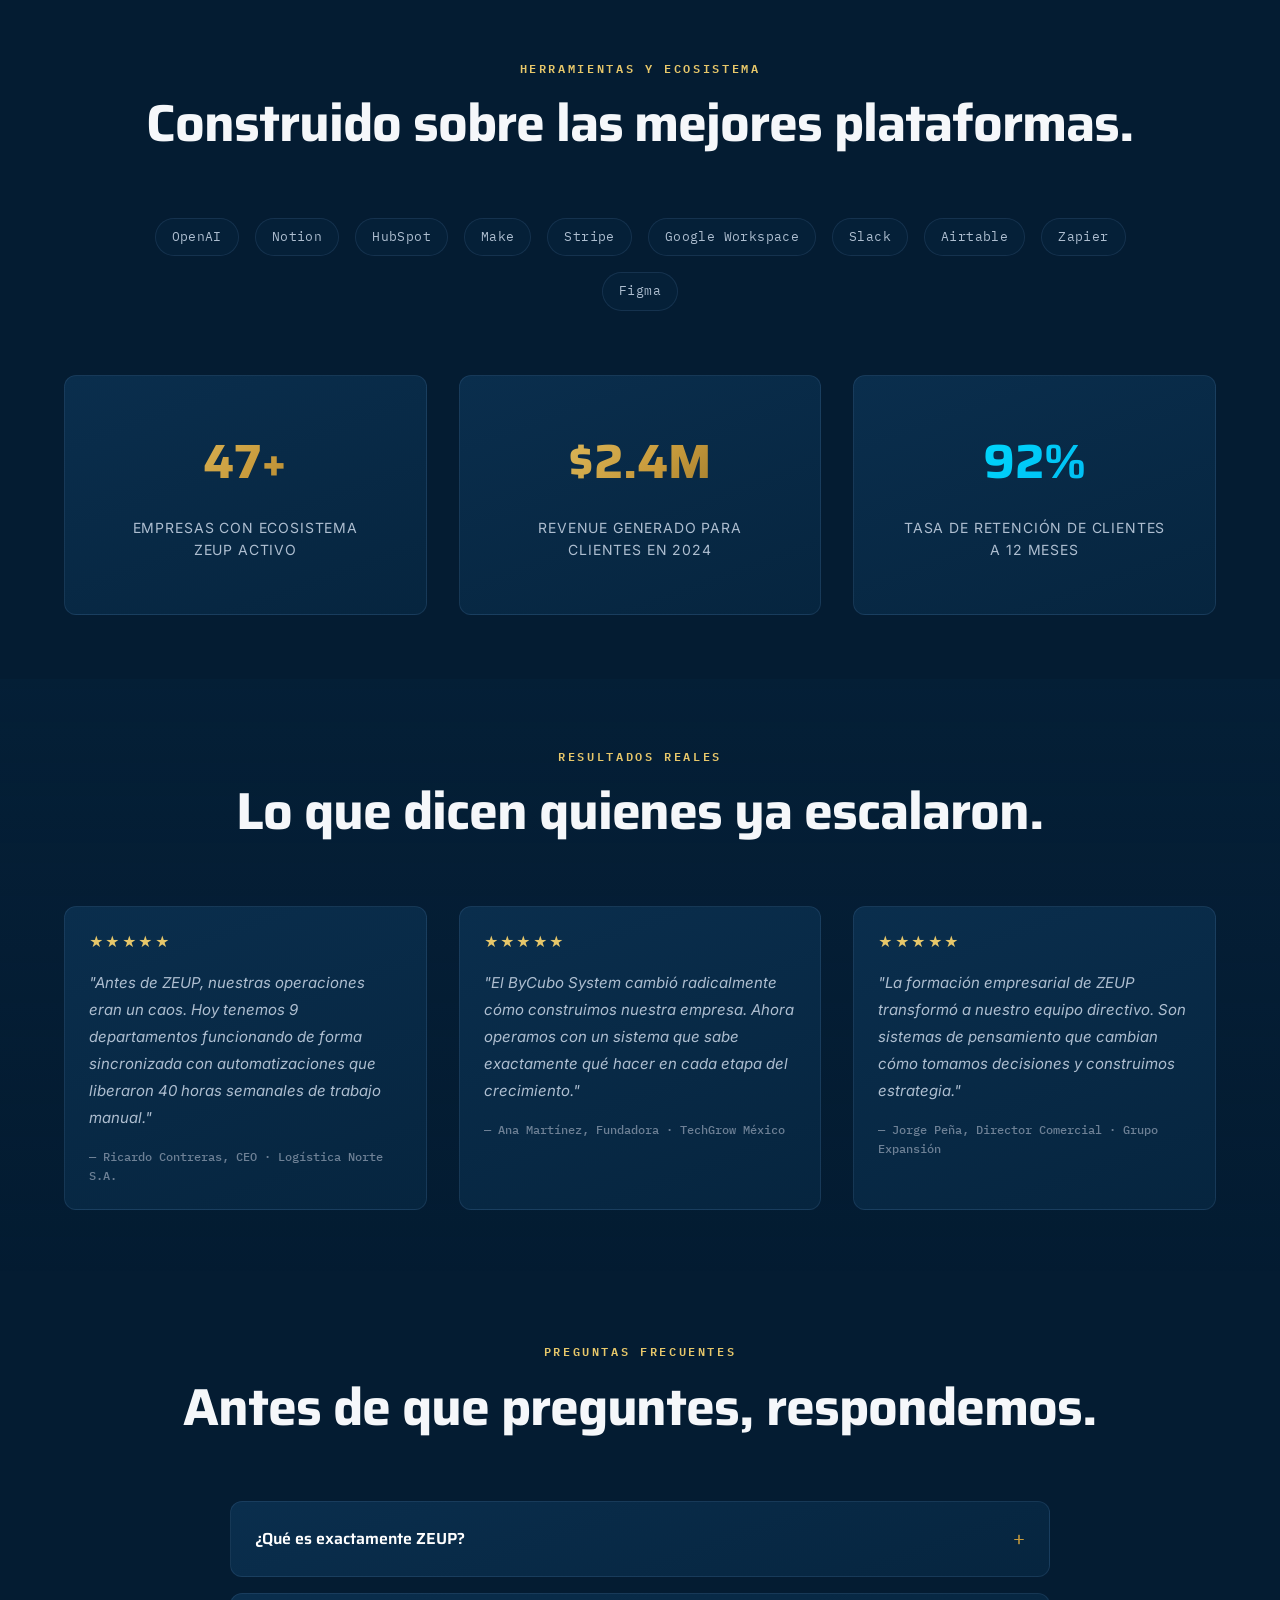
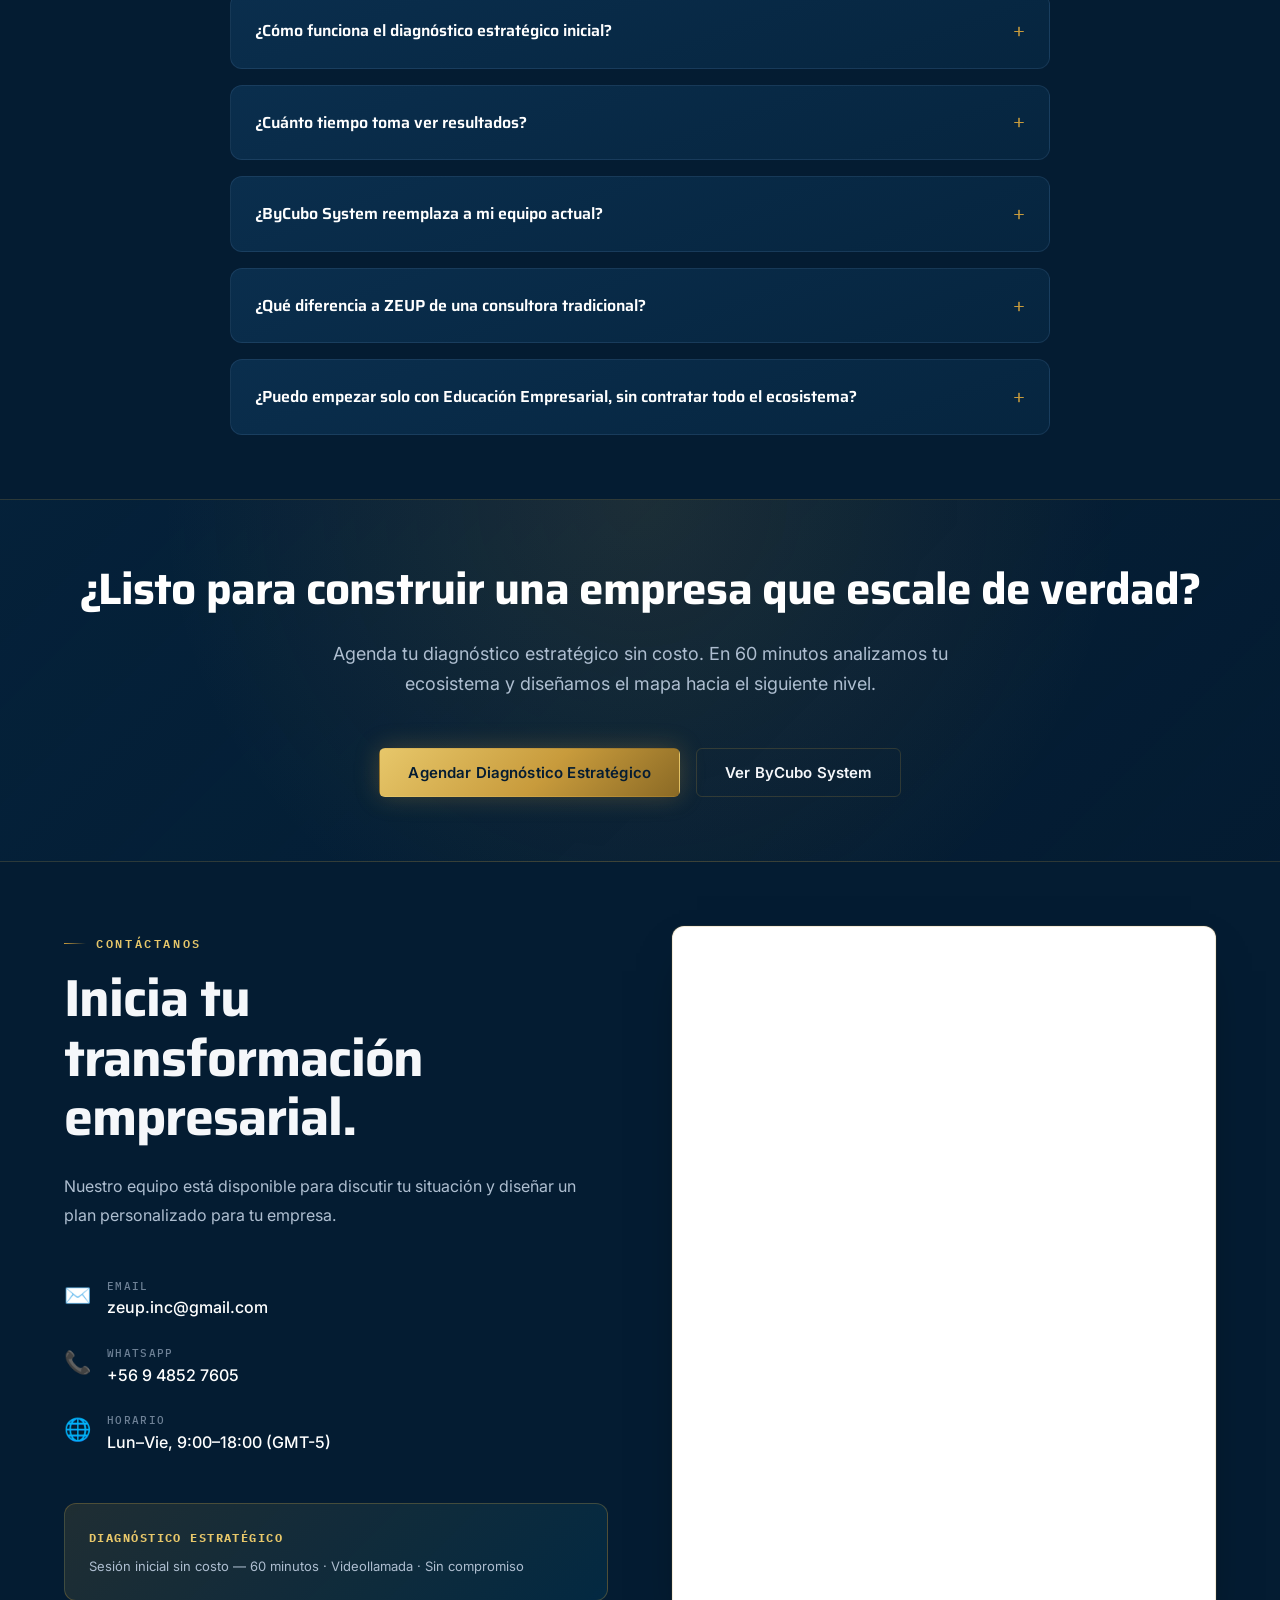
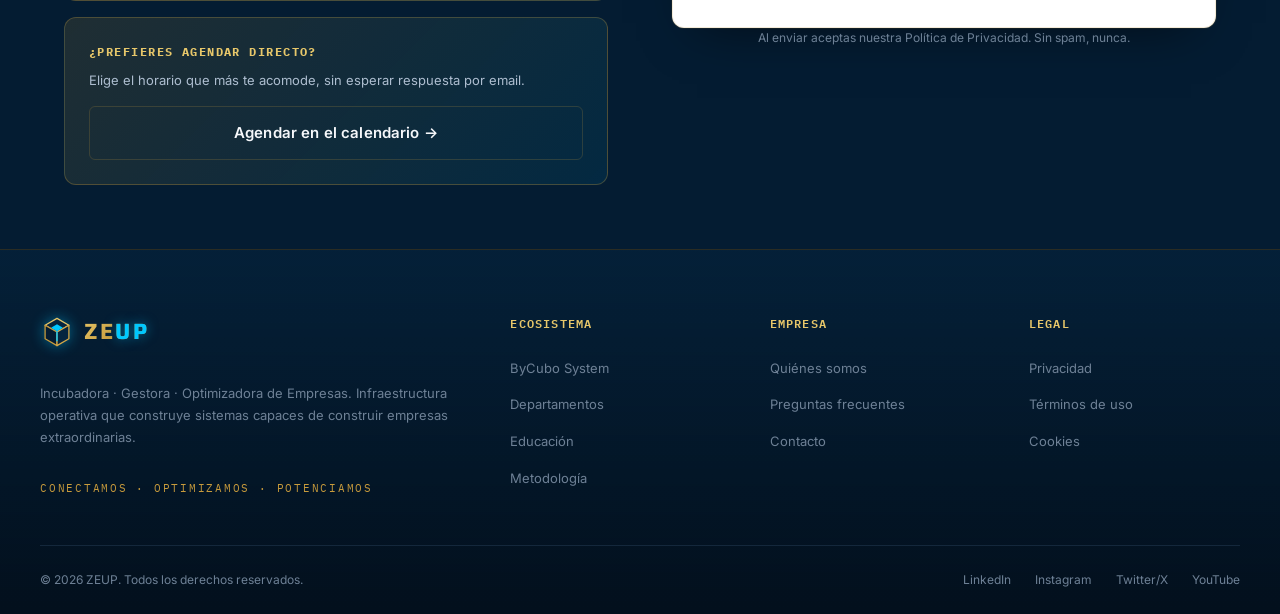
==== commit abcfb8e1: "Actualizar link de Google Calendar para agendar diagnostico Reemplaza el link antiguo de Calendar po" ====
--- a/index.html
+++ b/index.html
@@ -615,7 +615,7 @@
                     <div class="diagnostic-info" style="margin-top: var(--spacing-md);">
                         <strong>¿PREFIERES AGENDAR DIRECTO?</strong>
                         <p style="margin-bottom: var(--spacing-md);">Elige el horario que más te acomode, sin esperar respuesta por email.</p>
-                        <a href="https://calendar.app.google/SiYiB4e29dmfdDxHA" target="_blank" rel="noopener" class="btn btn-secondary full-width" style="display:block; text-align:center;">Agendar en el calendario →</a>
+                        <a href="https://calendar.app.google/iTgXJRpf4RzVw3mp9" target="_blank" rel="noopener" class="btn btn-secondary full-width" style="display:block; text-align:center;">Agendar en el calendario →</a>
                     </div>
                 </div>
 
